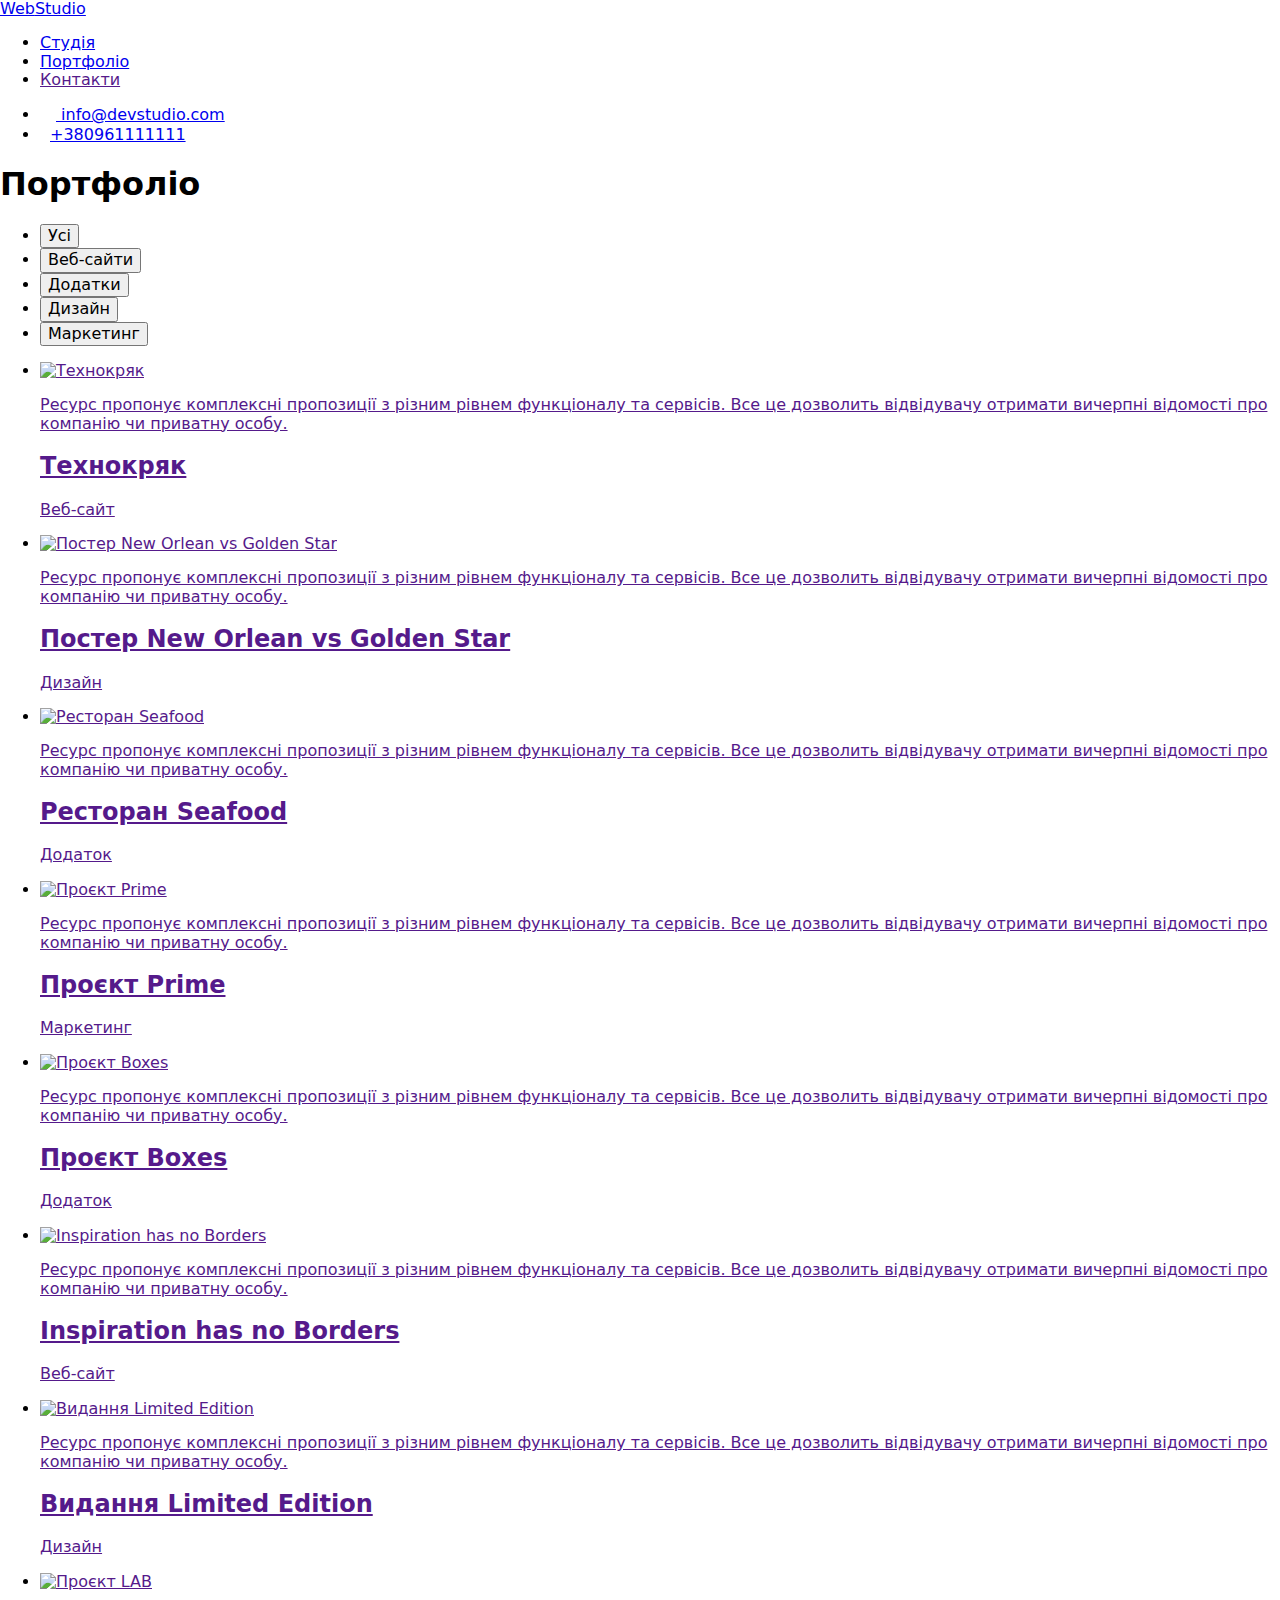
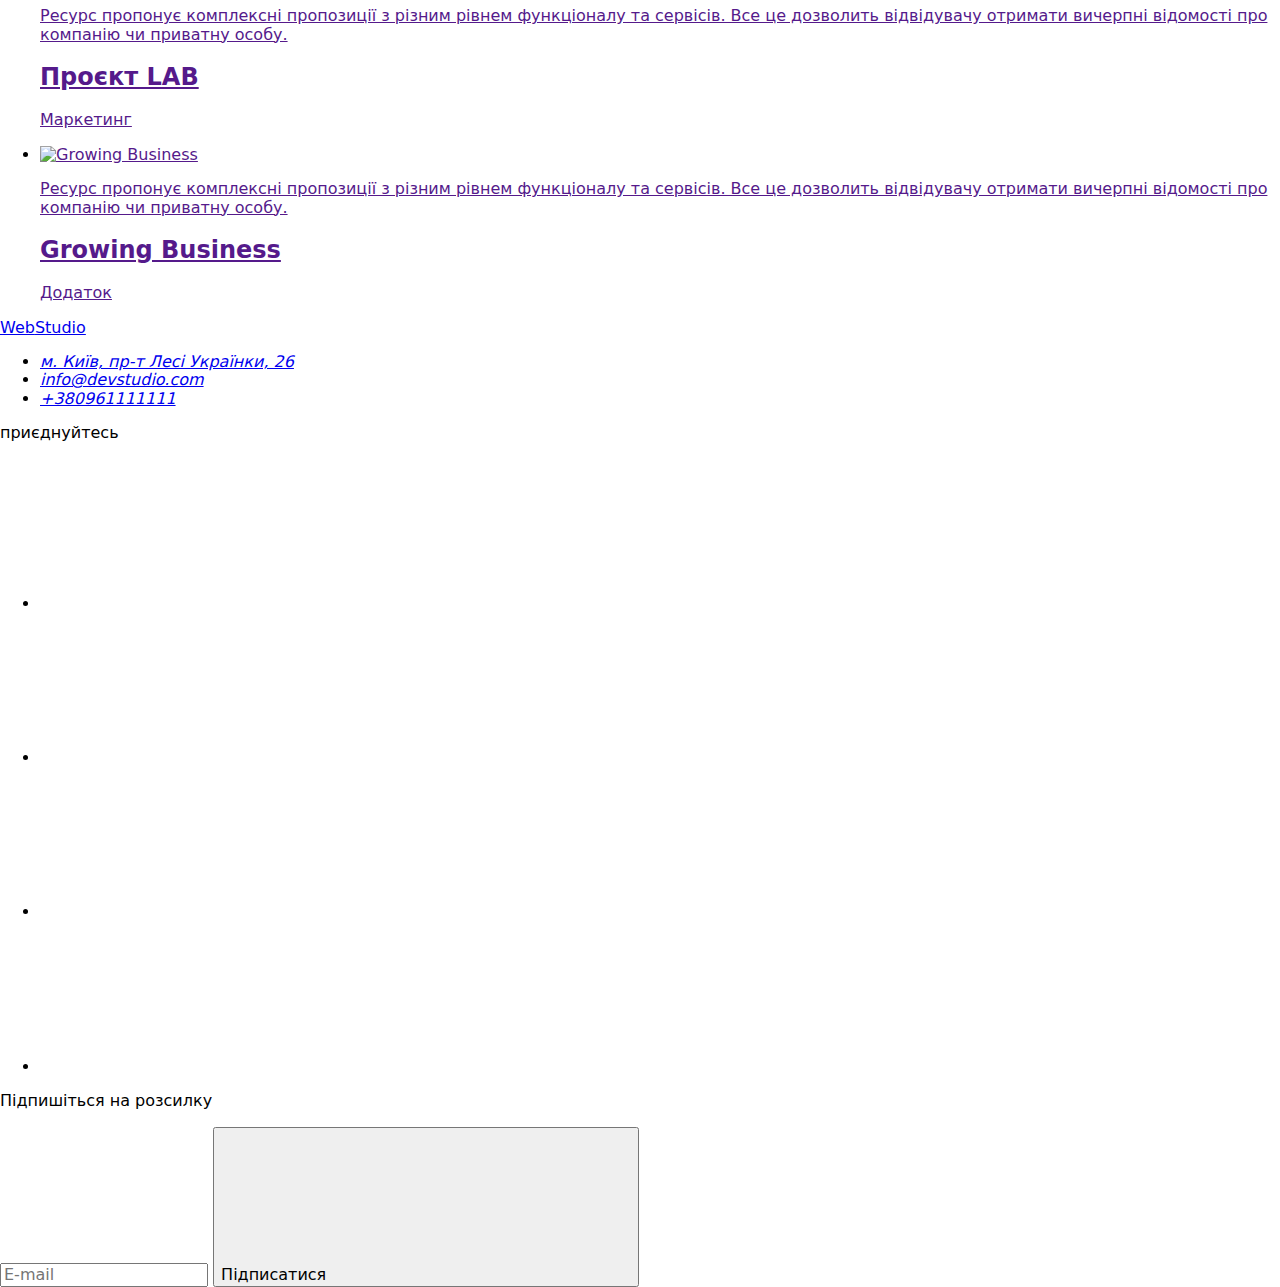
==== portfolio.html @ 138f8885 "Create portfolio.html" ====
<!DOCTYPE html>
<html lang="uk">

<head>
    <meta charset="UTF-8">
    <meta http-equiv="X-UA-Compatible" content="IE=edge">
    <meta name="viewport" content="width=device-width, initial-scale=1.0">
    <title>Document</title>
    <link
        href="https://fonts.googleapis.com/css2?family=Raleway:wght@700&family=Roboto:wght@400;500;700;900&display=swap"
        rel="stylesheet">
    <link rel="stylesheet" href="https://cdnjs.cloudflare.com/ajax/libs/modern-normalize/1.1.0/modern-normalize.min.css">
    <link rel="stylesheet" href="./css/style.css">

</head>

<body class="body">
    <header class="page-header">  
        <div class="container-nav">
        <nav class="logo-nav">           
            <a href="./index.html" class="logo"><span class="accent">Web</span>Studio</a>
            
            <ul class="site-nav ">
                <li class="item">
                    <a href="./index.html" class="link ">Студія</a></li>
                <li class="item">
                    <a href="./portfolio.html" class="link current">Портфоліо</a></li>
                <li class="item">
                    <a href="" class="link">Контакти</a></li>
            </ul>
        </nav>
        <div class="site-auth-nav">
            <ul class="auth-nav">
                <li class="flex-nav">
                    <a  href="mailto:info@devstudio.com" class="link">
                    <svg class="flex-icon" width="16px" height="12px">
                        <use href="./images/sprite.svg#icon-envelope">
                        </svg> info@devstudio.com</a>
                </li>
                <li class="flex-nav"> 
                    <a href="tel:+380961111111" class="link">
                    <svg class="flex-icon" width="10px" height="16px">
                        <use href="./images/sprite.svg#icon-smartphone">
                        </svg>+380961111111</a>
                  </li>
        </ul>
        </div>

        </div>
    </header>
    <main>
        <section class="section">
        <div class="container">
            <h1 class="flex-filter">Портфоліо</h1>
            <ul class="site-button-list">
                <li class="site-item"><button type="button" class="filter-button" class="one">Усі</button></li>
                <li class="site-item"><button type="button" class="filter-button">Веб-сайти</button></li>
                <li class="site-item"><button type="button" class="filter-button">Додатки</button></li>
                <li class="site-item"><button type="button" class="filter-button">Дизайн</button></li>
                <li class="site-item"><button type="button" class="filter-button">Маркетинг</button></li>
            </ul>
        </div>
        <div class="container">
            <ul class="portfolio-section-title">
                <li  class="portfolio-title">                   
                <a href="" class="portfolio-link">
                    <div class="overlay-relative">
                    <img src="./images/Технокряк.jpg" alt="Технокряк" width="370">
                    <div class="overlay">
                        <p class="overlay-text">Ресурс пропонує комплексні пропозиції з різним рівнем функціоналу та сервісів. Все це дозволить відвідувачу отримати вичерпні відомості про компанію чи приватну особу.</p>
                    </div>
                </div>
                   <div class="tab-section">
                    <h2 class="section-title-portfolio">Технокряк</h2>
                    <p class="text-portfolio">Веб-сайт</p>
                </div>
                </a>
                </li>
                <li class="portfolio-title">               
                    <a href="" class="portfolio-link">
                        <div class="overlay-relative">
                        <img src="./images/Постер New Orlean vs Golden Star.jpg" alt="Постер New Orlean vs Golden Star"
                        width="370">
                        <div class="overlay">
                        <p class="overlay-text">Ресурс пропонує комплексні пропозиції з різним рівнем функціоналу та сервісів. Все це дозволить відвідувачу отримати вичерпні відомості про компанію чи приватну особу.</p>
                    </div>
                </div>
                   <div class="tab-section">
                        <h2 class="section-title-portfolio">Постер New Orlean vs Golden Star</h2>
                    <p class="text-portfolio">Дизайн</p>
                </div>
            </a>
                </li>
                <li class="portfolio-title">
                <a href="" class="portfolio-link">
                    <div class="overlay-relative"> 
                    <img src="./images/Ресторан Seafood.jpg" alt="Ресторан Seafood" width="370">
                    <div class="overlay">
                        <p class="overlay-text">Ресурс пропонує комплексні пропозиції з різним рівнем функціоналу та сервісів. Все це дозволить відвідувачу отримати вичерпні відомості про компанію чи приватну особу.</p>
                    </div>
                </div>
                   <div class="tab-section">
                    <h2 class="section-title-portfolio">Ресторан Seafood</h2>
                    <p class="text-portfolio">Додаток</p>
                </div>
                </a>
                </li>
                <li class="portfolio-title">
                    <a href="" class="portfolio-link">       
                    <div class="overlay-relative">
                        <img src="./images/Проєкт Prime.jpg" alt="Проєкт Prime" width="370">
                        <div class="overlay">
                        <p class="overlay-text">Ресурс пропонує комплексні пропозиції з різним рівнем функціоналу та сервісів. Все це дозволить відвідувачу отримати вичерпні відомості про компанію чи приватну особу.</p>
                    </div>
                </div>
                   <div class="tab-section">
                    <h2 class="section-title-portfolio">Проєкт Prime</h2>
                    <p class="text-portfolio">Маркетинг</p>
                </div>
            </a>
                </li>
                <li class="portfolio-title">
                    <a href="" class="portfolio-link">
                        <div class="overlay-relative">
                        <img src="./images/Проєкт Boxes.jpg" alt="Проєкт Boxes" width="370">
                        <div class="overlay">
                        <p class="overlay-text">Ресурс пропонує комплексні пропозиції з різним рівнем функціоналу та сервісів. Все це дозволить відвідувачу отримати вичерпні відомості про компанію чи приватну особу.</p>
                    </div>
                </div>
                   <div class="tab-section">
                    <h2 class="section-title-portfolio">Проєкт Boxes</h2>
                    <p class="text-portfolio">Додаток</p>
                </div> 
                </a>
                </li>
                <li class="portfolio-title">
                    <a href="" class="portfolio-link">
                        <div class="overlay-relative"> 
                        <img src="./images/Inspiration has no Borders.jpg" alt="Inspiration has no Borders" width="370">
                        <div class="overlay">
                        <p class="overlay-text">Ресурс пропонує комплексні пропозиції з різним рівнем функціоналу та сервісів. Все це дозволить відвідувачу отримати вичерпні відомості про компанію чи приватну особу.</p>
                    </div>
                </div>
                    <div class="tab-section">
                    <h2 lang="en" class="section-title-portfolio">Inspiration has no Borders</h2>
                    <p class="text-portfolio">Веб-сайт</p>
                </div>
                    </a>
                </li>
                <li class="portfolio-title">     
                    <a href="" class="portfolio-link"> 
                        <div class="overlay-relative">
                        <img src="./images/Видання Limited Edition.jpg" alt="Видання Limited Edition" width="370">
                        <div class="overlay">
                        <p class="overlay-text">Ресурс пропонує комплексні пропозиції з різним рівнем функціоналу та сервісів. Все це дозволить відвідувачу отримати вичерпні відомості про компанію чи приватну особу.</p>
                    </div>
                </div>
                   <div class="tab-section">
                    <h2 class="section-title-portfolio">Видання Limited Edition</h2>
                    <p class="text-portfolio">Дизайн</p>
                </div>
                    </a>
                </li>
                <li class="portfolio-title">    
                    <a href="" class="portfolio-link">
                        <div class="overlay-relative">
                        <img src="./images/Проєкт LAB.jpg" alt="Проєкт LAB" width="370">
                        <div class="overlay">
                        <p class="overlay-text">Ресурс пропонує комплексні пропозиції з різним рівнем функціоналу та сервісів. Все це дозволить відвідувачу отримати вичерпні відомості про компанію чи приватну особу.</p>
                    </div>
                </div>
                  <div class="tab-section">
                    <h2 class="section-title-portfolio">Проєкт LAB</h2>
                    <p class="text">Маркетинг</p>
                </div >
                    </a>
                </li>
                <li class="portfolio-title">                 
                    <a href="" class="portfolio-link">
                        <div class="overlay-relative">
                        <img src="./images/Growing Business.jpg" alt="Growing Business" width="370">
                        <div class="overlay">
                        <p class="overlay-text">Ресурс пропонує комплексні пропозиції з різним рівнем функціоналу та сервісів. Все це дозволить відвідувачу отримати вичерпні відомості про компанію чи приватну особу.</p>
                    </div>
                </div>
                    <div class="tab-section">
                    <h2 lang="en" class="section-title-portfolio">Growing Business</h2>
                    <p class="text-portfolio">Додаток</p>
                </div> 
                    </a>
                </li>
            </ul>
        </div>   
        </section>
    </main>
    <footer class="footer">
        <div class="container">
            <div>
        <a href="/" class="logo-footer"><span class="accent">Web</span>Studio</a>
        <address class="address">
            <ul class="footer-ul">
                <li class="footer-link"><a href="https://www.google.com/maps/place/%D0%B1%D1%83%D0%BB%D1%8C%D0%B2%D0%B0%D1%80+%D0%9B%D0%B5%D1%81%D1%96+%D0%A3%D0%BA%D1%80%D0%B0%D1%97%D0%BD%D0%BA%D0%B8,+26,+%D0%9A%D0%B8%D1%97%D0%B2,+%D0%A3%D0%BA%D1%80%D0%B0%D1%97%D0%BD%D0%B0,+02000/@50.4265807,30.5361971,17z/data=!3m1!4b1!4m5!3m4!1s0x40d4cf0e033ecbe9:0x57a4dffefec77da0!8m2!3d50.4265807!4d30.5383858"
                        target="_blank" rel="noreferrer noopener" class="text-link">м. Київ, пр-т Лесі Українки, 26</li>
                <li class="footer-link"><a href="mailto:info@devstudio.com" class="text-links">info@devstudio.com</a></li>
                <li class="footer-link"><a href="tel:+380961111111" class="text-links">+380961111111</a></li>
            </ul>
        </address>
            </div>
    <div class="footer-social">
        <p class="footer-social-link">приєднуйтесь</p>
        <ul class="footer-social-list">
            <li class="social-item">
                <a href="#" class="footer-links">
                <svg class="footer-svg" >
                    <use href="./images/sprite.svg#icon-instagram-2"></use>
                </svg>
                </a>
            </li>
            <li class="social-item">
                <a href="#" class="footer-links">
                    <svg class="footer-svg" >
                        <use href="./images/sprite.svg#icon-twitter-1"></use>
                    </svg>
                    </a>
            </li>
            <li class="social-item">
                <a href="#" class="footer-links">
                    <svg class="footer-svg" >
                        <use href="./images/sprite.svg#icon-facebook-1"></use>
                    </svg>
                    </a>
            </li>
            <li class="social-item">
                <a href="#" class="footer-links">
                    <svg class="footer-svg" >
                        <use href="./images/sprite.svg#icon-linkedin-1"></use>
                    </svg>
                    </a>
            </li>
        </ul>
    </div>
    <form class="form">
        
            <p class="form-text">Підпишіться на розсилку</p>
            <div class="form-footer">
                <label class="form-label">
                <input type="text" placeholder="E-mail" class="form-input"></label>
                <button  class="footer-button" type="submit">
                    Підписатися
                    <svg class="form-svg">
                        <use href="./images/sprite.svg#icon-icon-send"></use>
                    </svg>
                </button>  
        </div>
        </form>
</div>

    </footer>
</body>

</html>
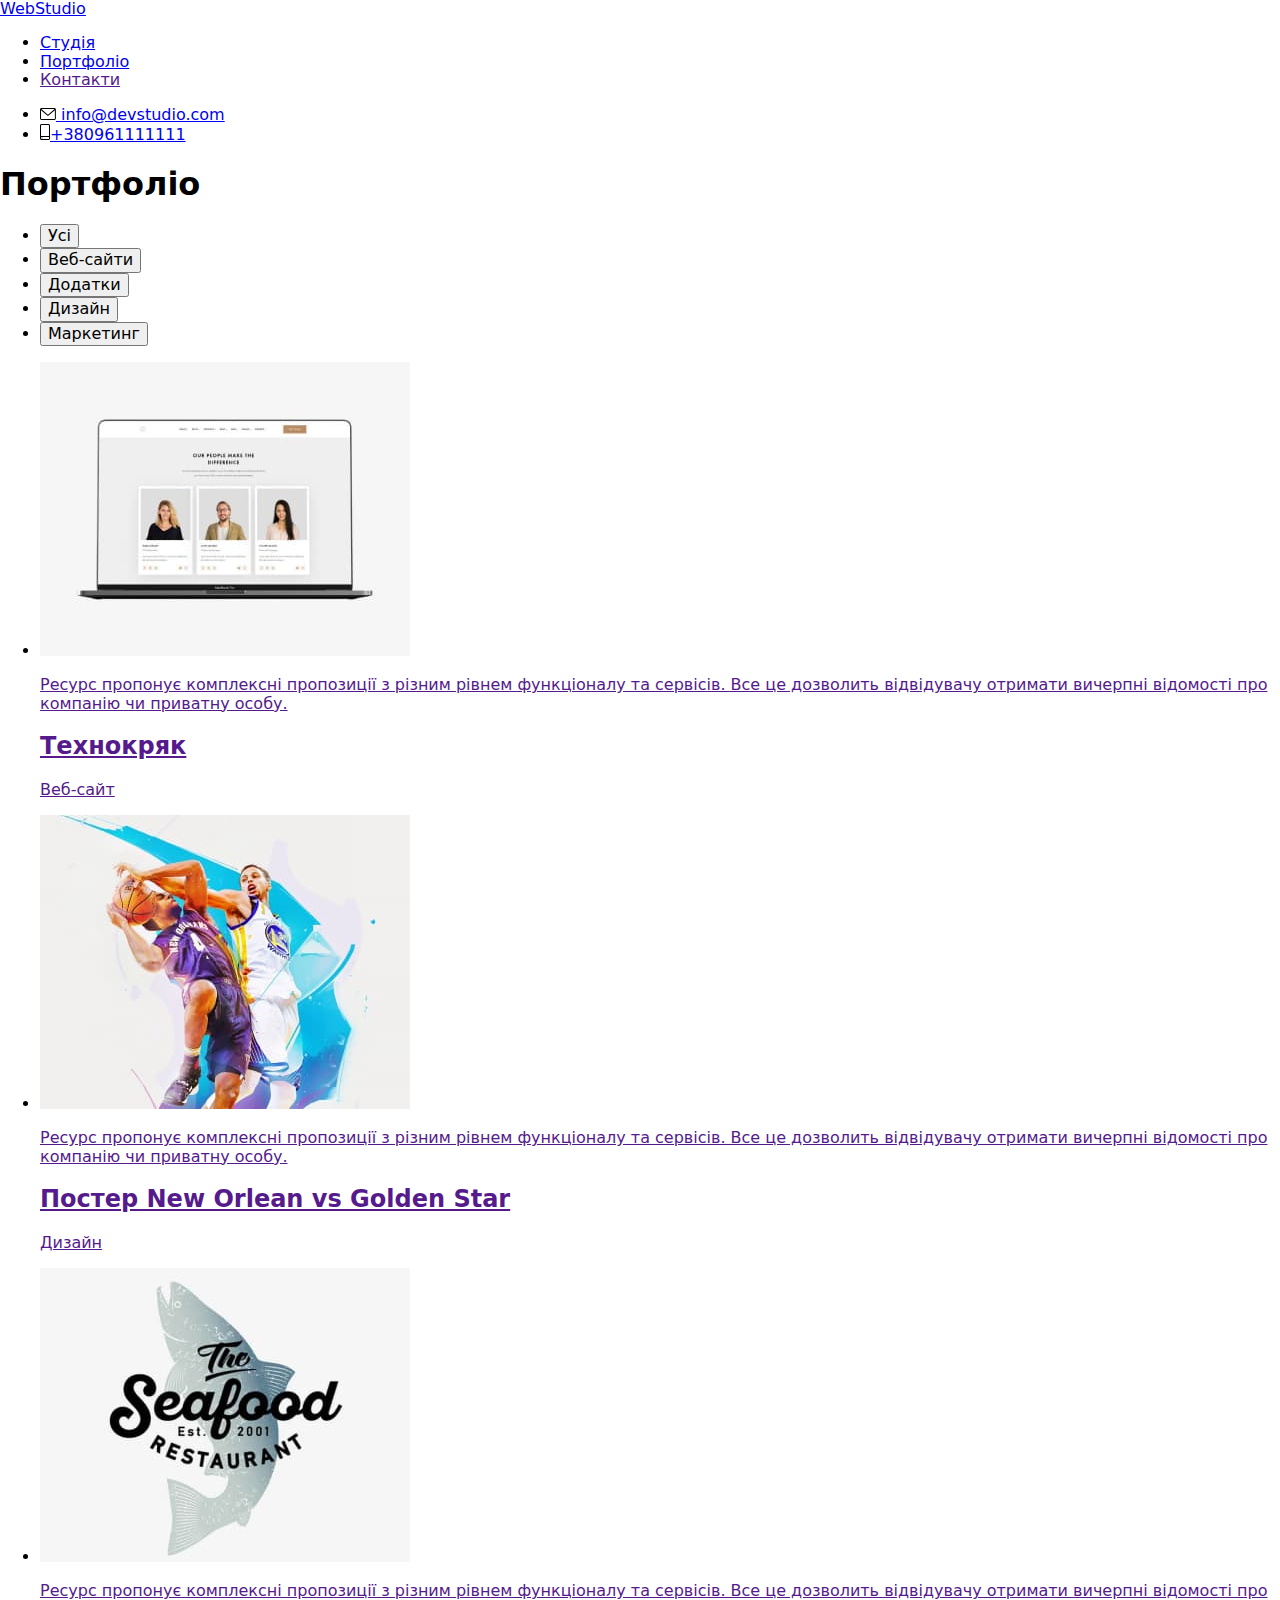
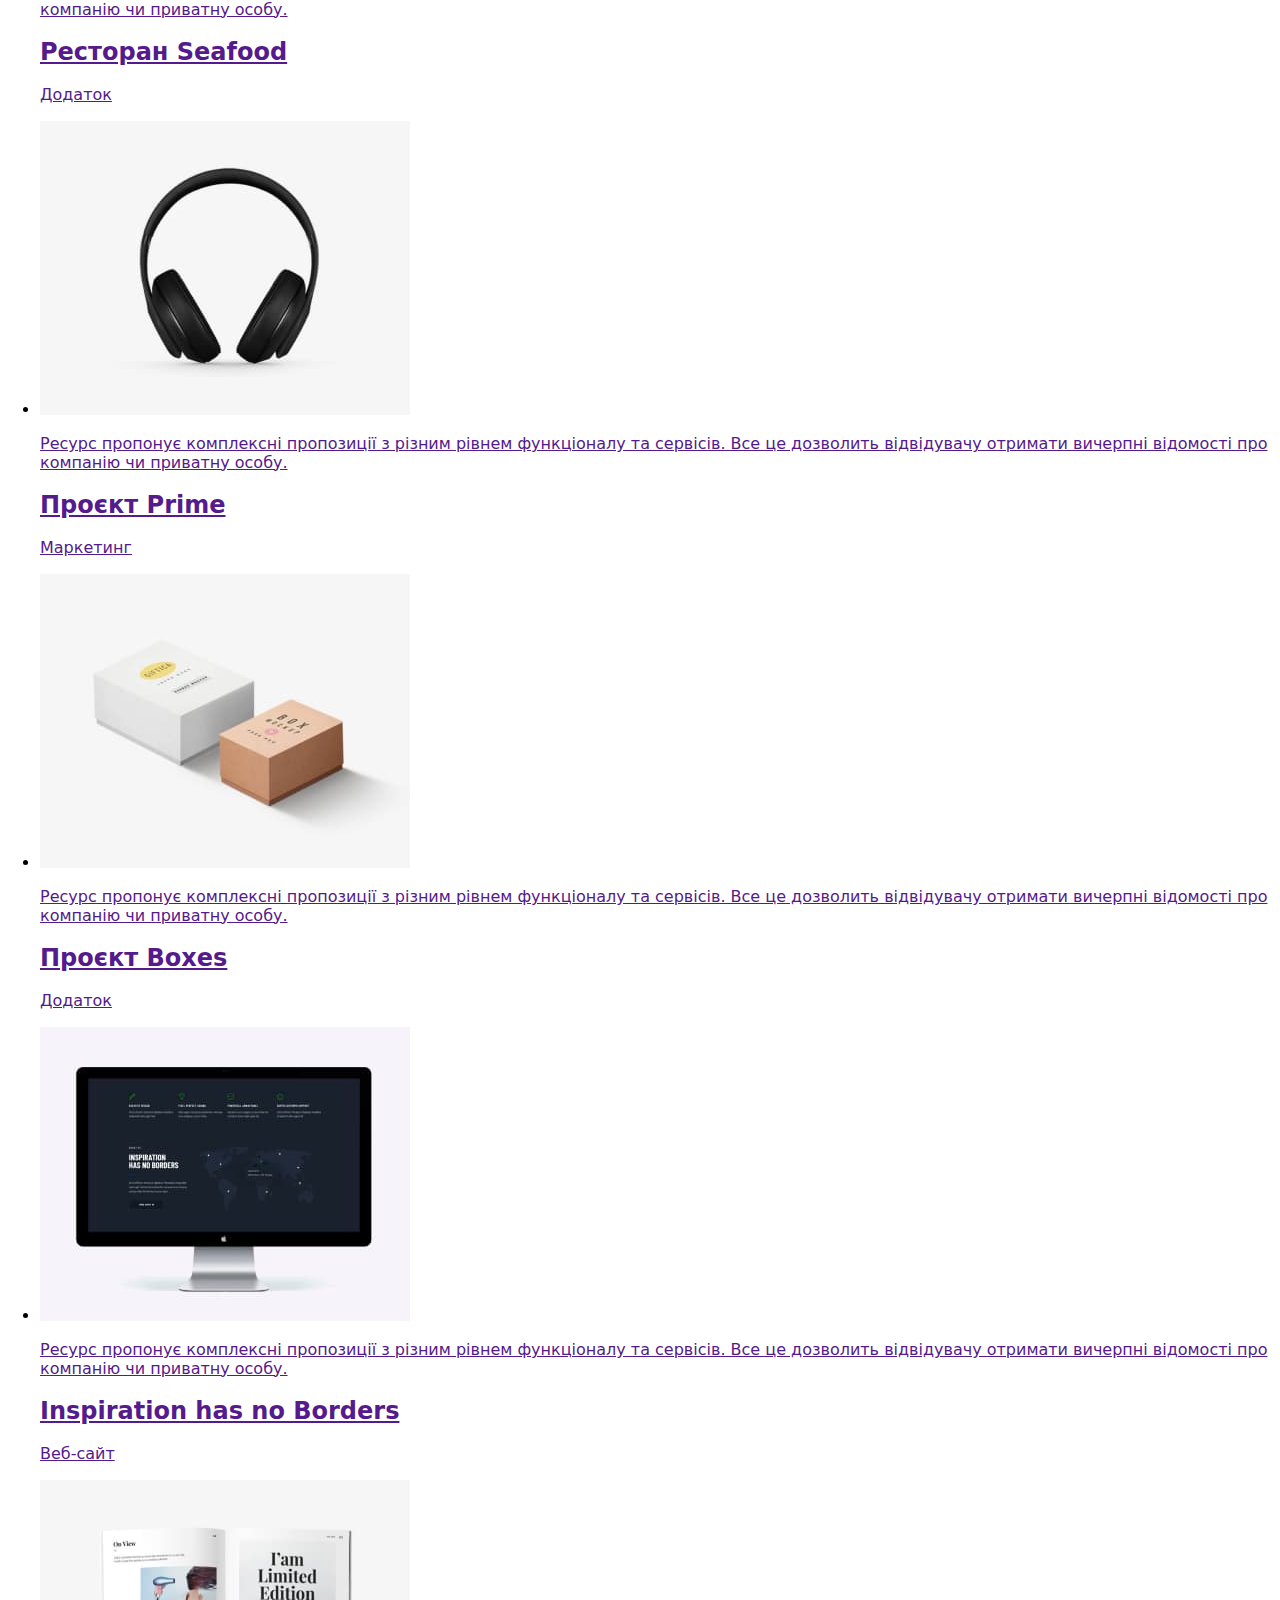
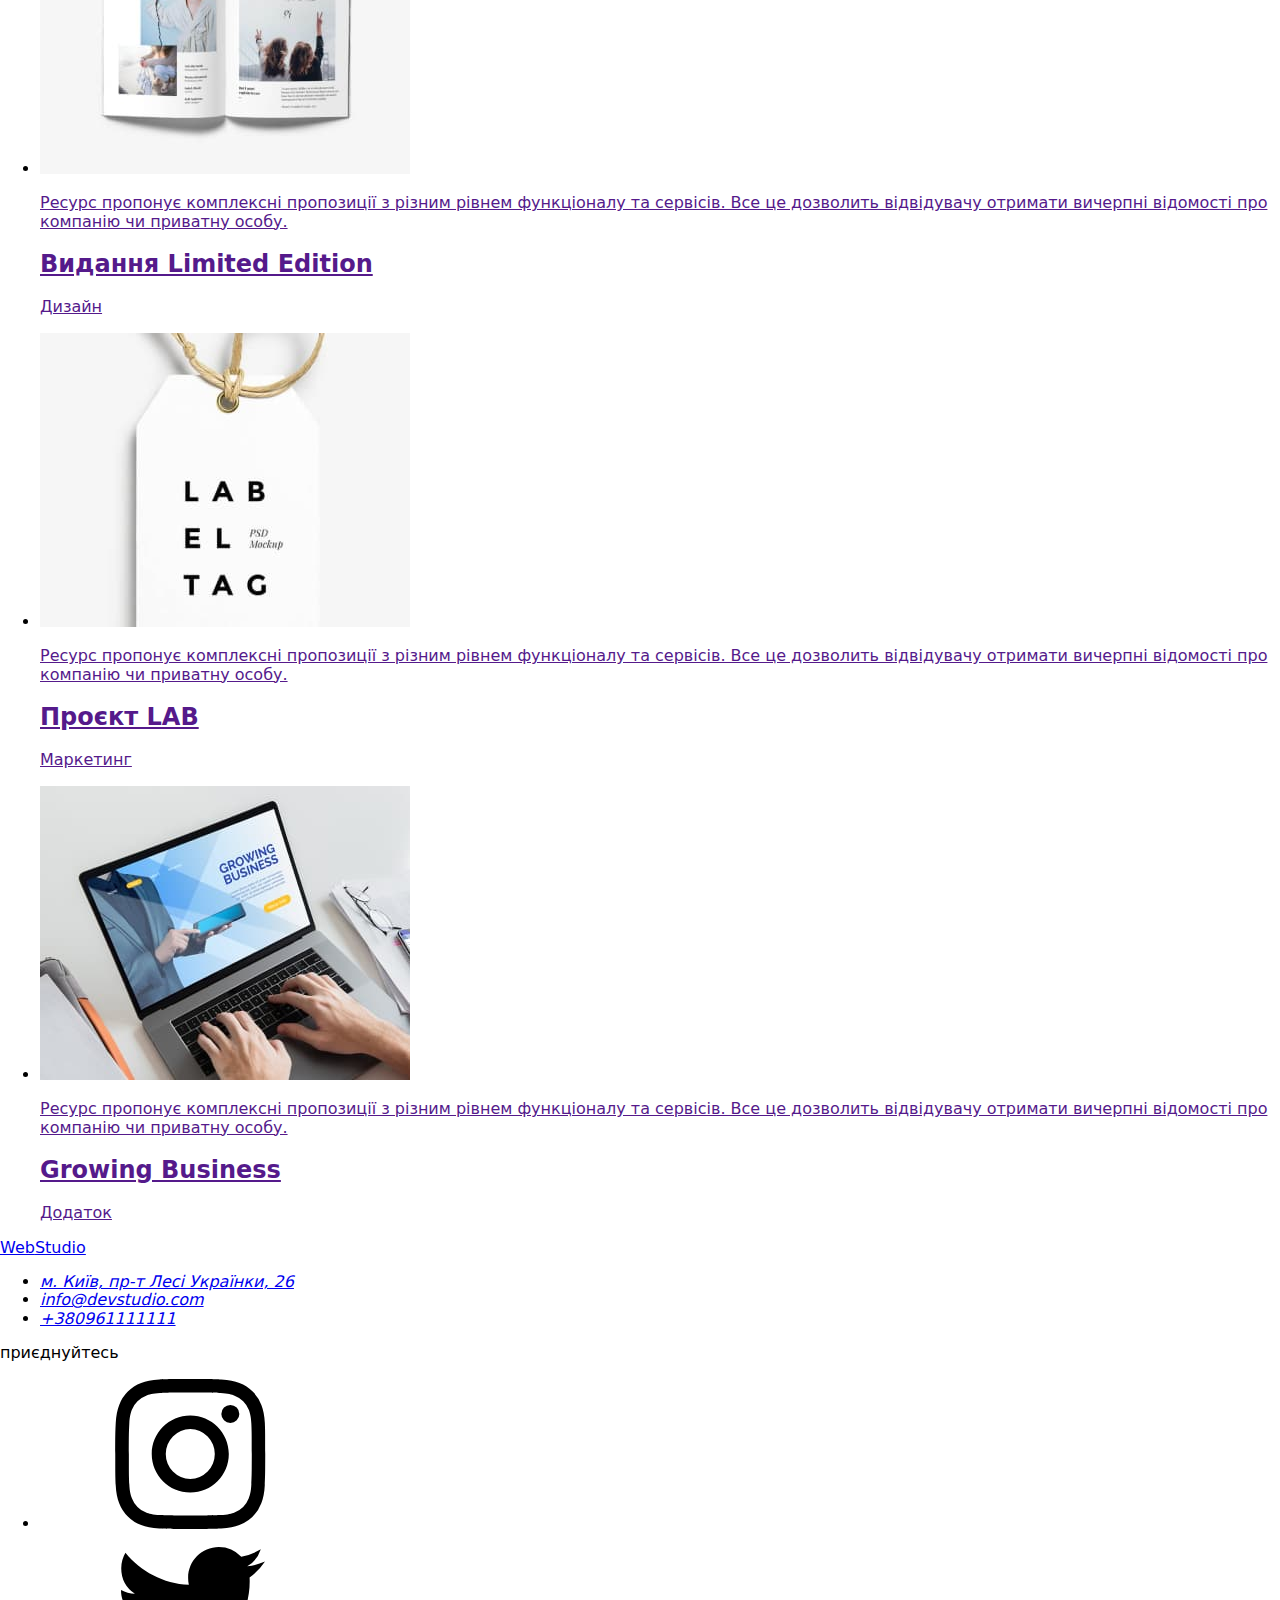
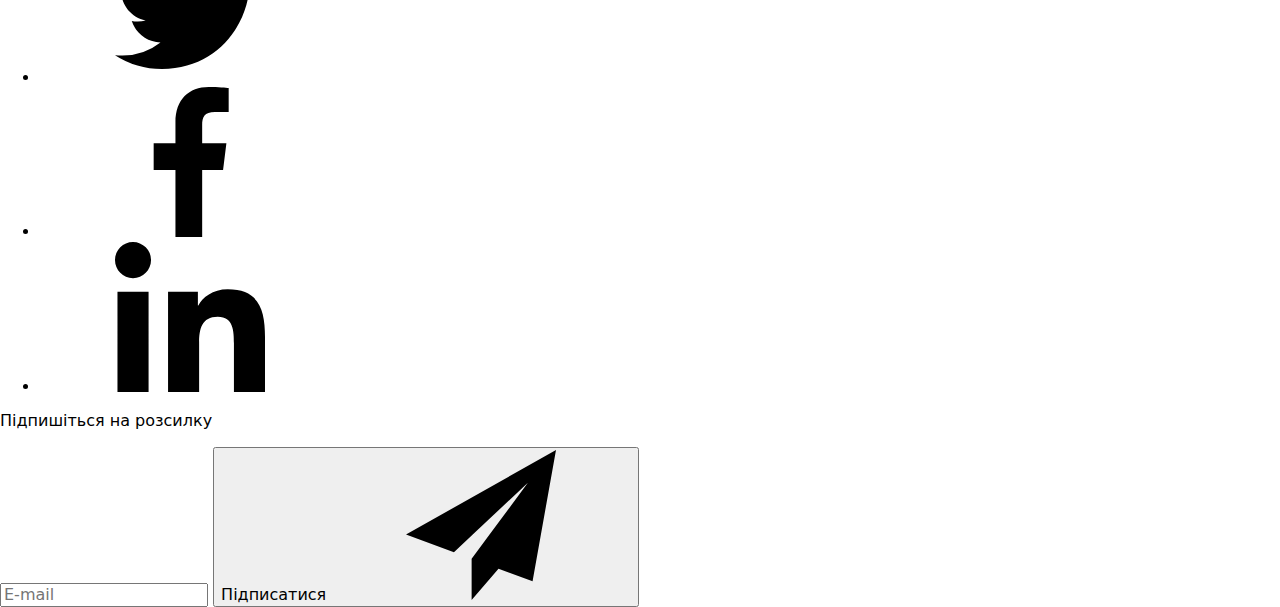
==== commit 51777e97: "Update portfolio.html" ====
--- a/portfolio.html
+++ b/portfolio.html
@@ -10,7 +10,7 @@
         href="https://fonts.googleapis.com/css2?family=Raleway:wght@700&family=Roboto:wght@400;500;700;900&display=swap"
         rel="stylesheet">
     <link rel="stylesheet" href="https://cdnjs.cloudflare.com/ajax/libs/modern-normalize/1.1.0/modern-normalize.min.css">
-    <link rel="stylesheet" href="./css/style.css">
+    <link rel="stylesheet" href="./dist/css/main.min.css">
 
 </head>
 
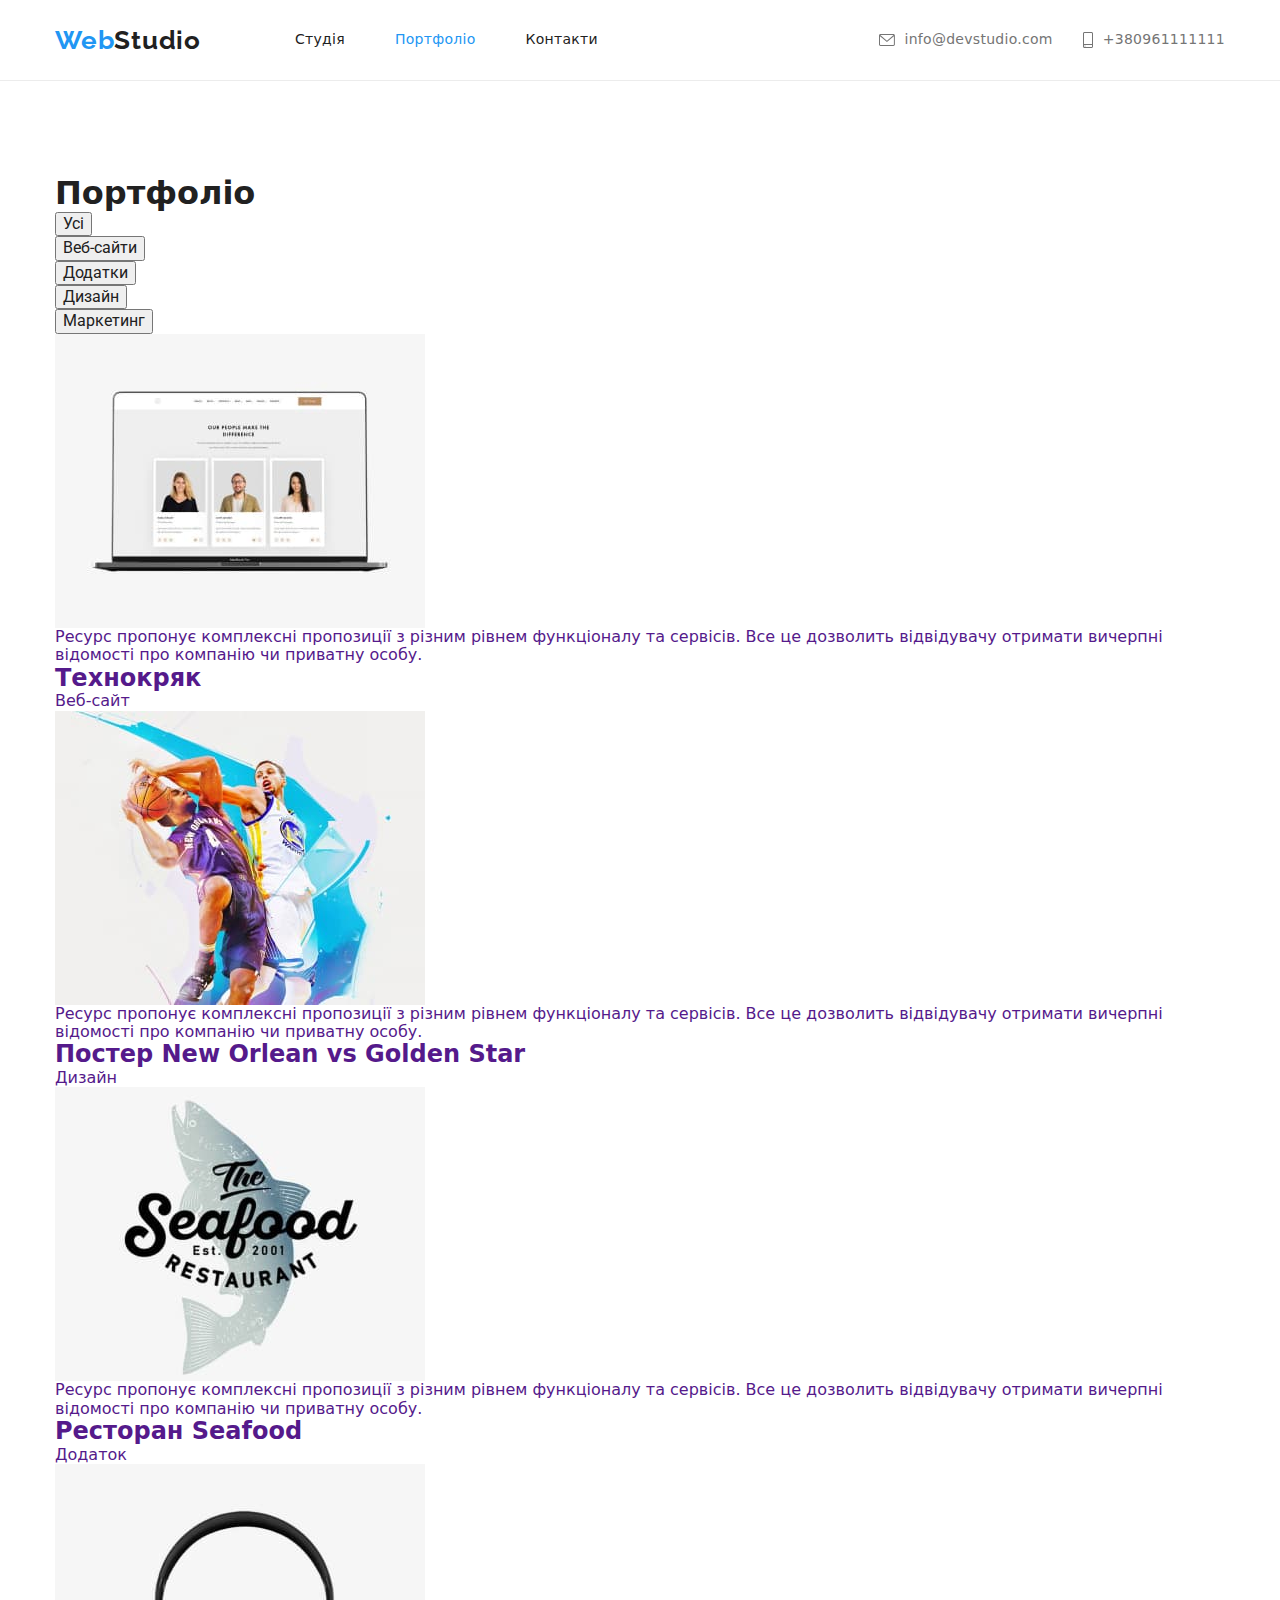
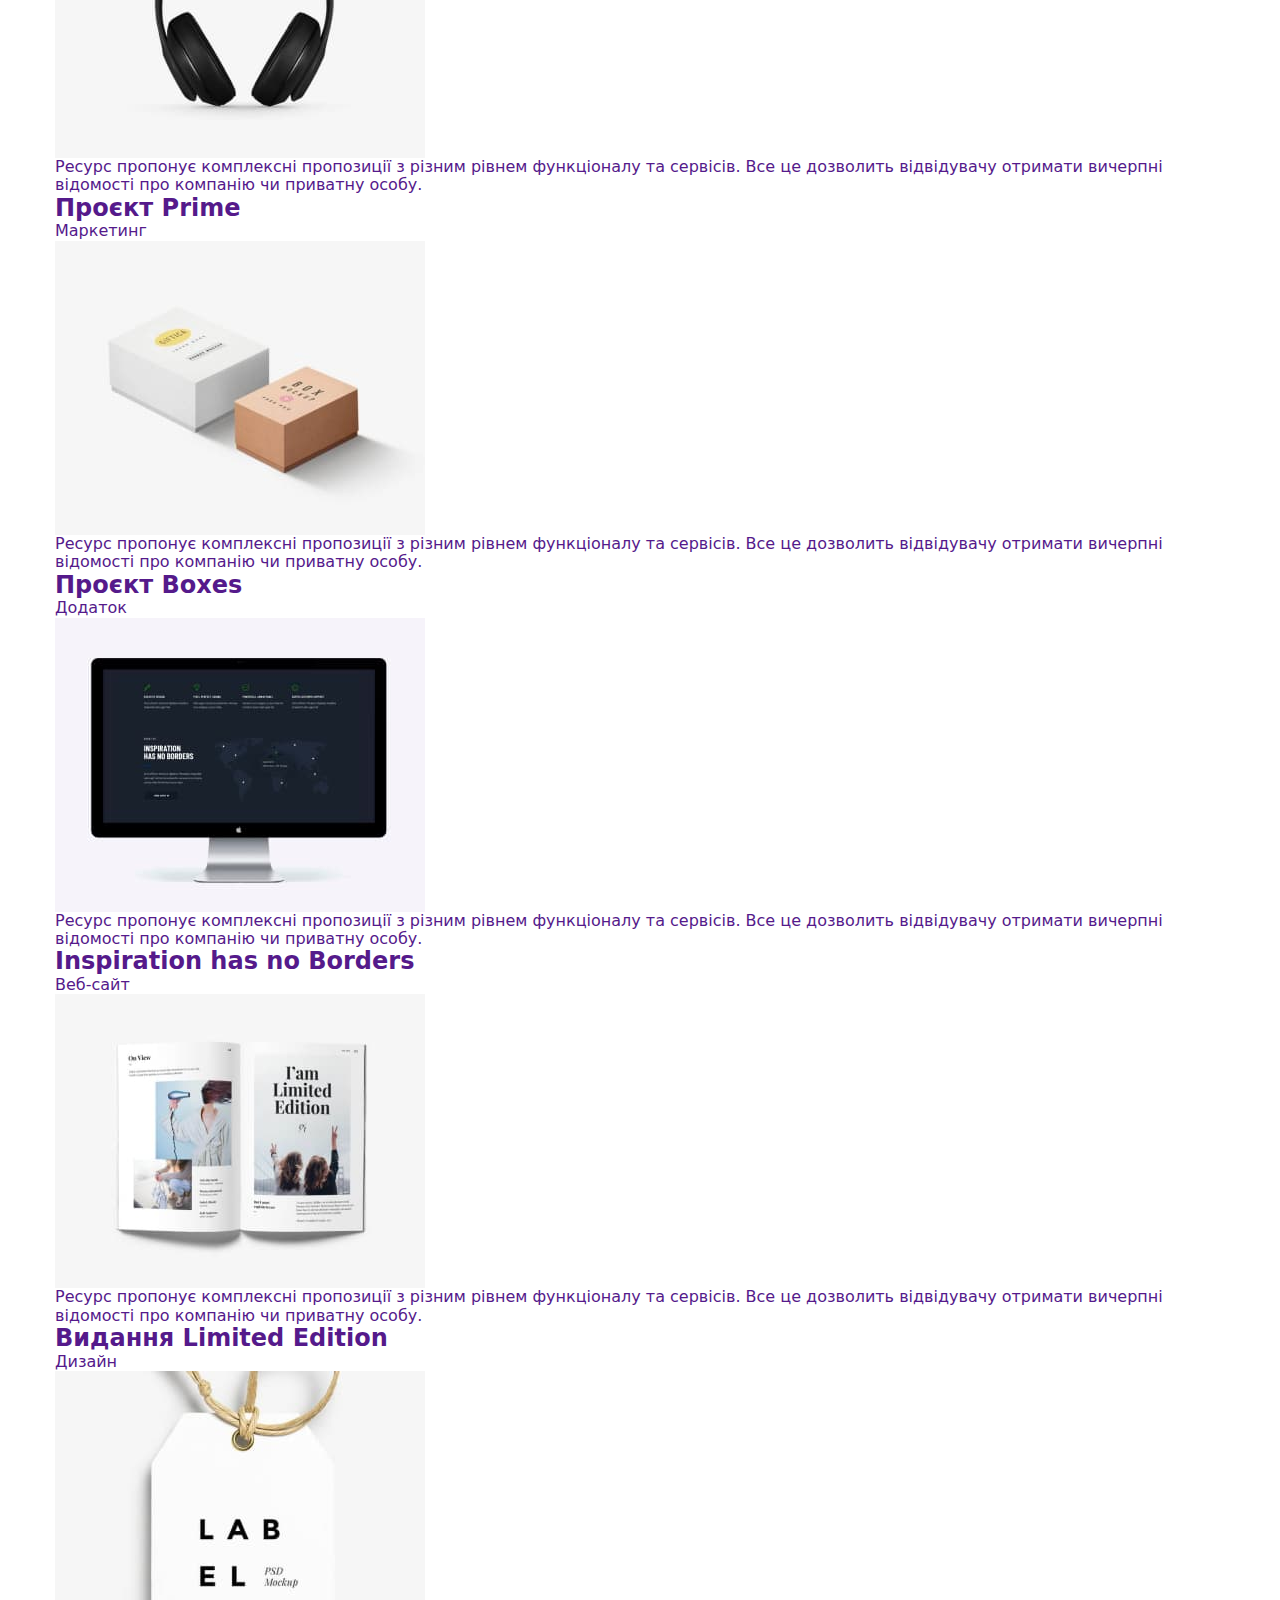
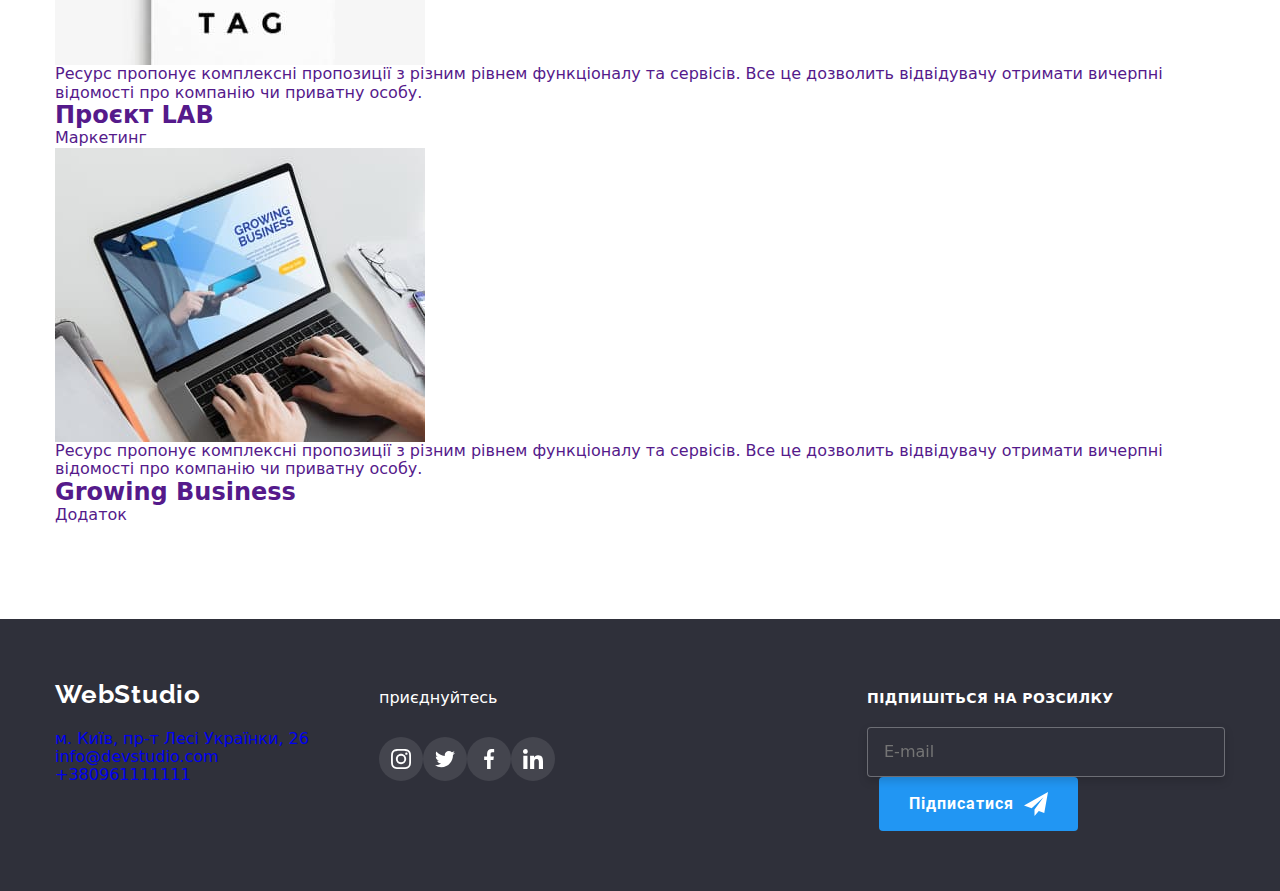
==== commit aba75d5d: "Update portfolio.html" ====
--- a/portfolio.html
+++ b/portfolio.html
@@ -10,7 +10,7 @@
         href="https://fonts.googleapis.com/css2?family=Raleway:wght@700&family=Roboto:wght@400;500;700;900&display=swap"
         rel="stylesheet">
     <link rel="stylesheet" href="https://cdnjs.cloudflare.com/ajax/libs/modern-normalize/1.1.0/modern-normalize.min.css">
-    <link rel="stylesheet" href="./dist/css/main.min.css">
+    <link rel="stylesheet" href="./css/main.css">
 
 </head>
 
@@ -18,28 +18,28 @@
     <header class="page-header">  
         <div class="container-nav">
         <nav class="logo-nav">           
-            <a href="./index.html" class="logo"><span class="accent">Web</span>Studio</a>
+            <a href="./index.html" class="logo-nav__link"><span class="logo-nav__accent">Web</span>Studio</a>
             
             <ul class="site-nav ">
-                <li class="item">
-                    <a href="./index.html" class="link ">Студія</a></li>
-                <li class="item">
-                    <a href="./portfolio.html" class="link current">Портфоліо</a></li>
-                <li class="item">
-                    <a href="" class="link">Контакти</a></li>
+                <li class="site-nav__item">
+                    <a href="./index.html" class="site-nav__link ">Студія</a></li>
+                <li class="site-nav__item">
+                    <a href="./portfolio.html" class="site-nav__link current">Портфоліо</a></li>
+                <li class="site-nav__item">
+                    <a href="" class="site-nav__link">Контакти</a></li>
             </ul>
         </nav>
         <div class="site-auth-nav">
             <ul class="auth-nav">
-                <li class="flex-nav">
-                    <a  href="mailto:info@devstudio.com" class="link">
-                    <svg class="flex-icon" width="16px" height="12px">
+                <li class="auth-nav__item">
+                    <a  href="mailto:info@devstudio.com" class="auth-nav__link">
+                    <svg class="auth-nav__icon" width="16px" height="12px">
                         <use href="./images/sprite.svg#icon-envelope">
                         </svg> info@devstudio.com</a>
                 </li>
-                <li class="flex-nav"> 
-                    <a href="tel:+380961111111" class="link">
-                    <svg class="flex-icon" width="10px" height="16px">
+                <li class="auth-nav__item"> 
+                    <a href="tel:+380961111111" class="auth-nav__link">
+                    <svg class="auth-nav__icon" width="10px" height="16px">
                         <use href="./images/sprite.svg#icon-smartphone">
                         </svg>+380961111111</a>
                   </li>
@@ -52,140 +52,140 @@
         <section class="section">
         <div class="container">
             <h1 class="flex-filter">Портфоліо</h1>
-            <ul class="site-button-list">
-                <li class="site-item"><button type="button" class="filter-button" class="one">Усі</button></li>
-                <li class="site-item"><button type="button" class="filter-button">Веб-сайти</button></li>
-                <li class="site-item"><button type="button" class="filter-button">Додатки</button></li>
-                <li class="site-item"><button type="button" class="filter-button">Дизайн</button></li>
-                <li class="site-item"><button type="button" class="filter-button">Маркетинг</button></li>
+            <ul class="filter-button">
+                <li class="filter-button__item"><button type="button" class="filter-button__button" class="one">Усі</button></li>
+                <li class="filter-button__item"><button type="button" class="filter-button__button">Веб-сайти</button></li>
+                <li class="filter-button__item"><button type="button" class="filter-button__button">Додатки</button></li>
+                <li class="filter-button__item"><button type="button" class="filter-button__button">Дизайн</button></li>
+                <li class="filter-button__item"><button type="button" class="filter-button__button">Маркетинг</button></li>
             </ul>
         </div>
         <div class="container">
-            <ul class="portfolio-section-title">
-                <li  class="portfolio-title">                   
-                <a href="" class="portfolio-link">
+            <ul class="portfolio-section">
+                <li  class="portfolio-section__item">                   
+                <a href="" class="portfolio-section__link">
                     <div class="overlay-relative">
                     <img src="./images/Технокряк.jpg" alt="Технокряк" width="370">
-                    <div class="overlay">
-                        <p class="overlay-text">Ресурс пропонує комплексні пропозиції з різним рівнем функціоналу та сервісів. Все це дозволить відвідувачу отримати вичерпні відомості про компанію чи приватну особу.</p>
-                    </div>
-                </div>
-                   <div class="tab-section">
-                    <h2 class="section-title-portfolio">Технокряк</h2>
-                    <p class="text-portfolio">Веб-сайт</p>
-                </div>
-                </a>
-                </li>
-                <li class="portfolio-title">               
-                    <a href="" class="portfolio-link">
+                    <div class="overlay-relative__box">
+                        <p class="overlay-relative__text">Ресурс пропонує комплексні пропозиції з різним рівнем функціоналу та сервісів. Все це дозволить відвідувачу отримати вичерпні відомості про компанію чи приватну особу.</p>
+                    </div>
+                </div>
+                   <div class="portfolio-section__box">
+                    <h2 class="portfolio-section__title">Технокряк</h2>
+                    <p class="portfolio-section__text">Веб-сайт</p>
+                </div>
+                </a>
+                </li>
+                <li class="portfolio-section__item">               
+                    <a href="" class="portfolio-section__link">
                         <div class="overlay-relative">
                         <img src="./images/Постер New Orlean vs Golden Star.jpg" alt="Постер New Orlean vs Golden Star"
                         width="370">
-                        <div class="overlay">
-                        <p class="overlay-text">Ресурс пропонує комплексні пропозиції з різним рівнем функціоналу та сервісів. Все це дозволить відвідувачу отримати вичерпні відомості про компанію чи приватну особу.</p>
-                    </div>
-                </div>
-                   <div class="tab-section">
-                        <h2 class="section-title-portfolio">Постер New Orlean vs Golden Star</h2>
-                    <p class="text-portfolio">Дизайн</p>
+                        <div class="overlay-relative__box">
+                        <p class="overlay-relative__text">Ресурс пропонує комплексні пропозиції з різним рівнем функціоналу та сервісів. Все це дозволить відвідувачу отримати вичерпні відомості про компанію чи приватну особу.</p>
+                    </div>
+                </div>
+                   <div class="portfolio-section__box">
+                        <h2 class="portfolio-section__title">Постер New Orlean vs Golden Star</h2>
+                    <p class="portfolio-section__text">Дизайн</p>
                 </div>
             </a>
                 </li>
-                <li class="portfolio-title">
-                <a href="" class="portfolio-link">
+                <li class="portfolio-section__item">
+                <a href="" class="portfolio-section__link">
                     <div class="overlay-relative"> 
                     <img src="./images/Ресторан Seafood.jpg" alt="Ресторан Seafood" width="370">
-                    <div class="overlay">
-                        <p class="overlay-text">Ресурс пропонує комплексні пропозиції з різним рівнем функціоналу та сервісів. Все це дозволить відвідувачу отримати вичерпні відомості про компанію чи приватну особу.</p>
-                    </div>
-                </div>
-                   <div class="tab-section">
-                    <h2 class="section-title-portfolio">Ресторан Seafood</h2>
-                    <p class="text-portfolio">Додаток</p>
-                </div>
-                </a>
-                </li>
-                <li class="portfolio-title">
-                    <a href="" class="portfolio-link">       
+                    <div class="overlay-relative__box">
+                        <p class="overlay-relative__text">Ресурс пропонує комплексні пропозиції з різним рівнем функціоналу та сервісів. Все це дозволить відвідувачу отримати вичерпні відомості про компанію чи приватну особу.</p>
+                    </div>
+                </div>
+                   <div class="portfolio-section__box">
+                    <h2 class="portfolio-section__title">Ресторан Seafood</h2>
+                    <p class="portfolio-section__text">Додаток</p>
+                </div>
+                </a>
+                </li>
+                <li class="portfolio-section__item">
+                    <a href="" class="portfolio-section__link">       
                     <div class="overlay-relative">
                         <img src="./images/Проєкт Prime.jpg" alt="Проєкт Prime" width="370">
-                        <div class="overlay">
-                        <p class="overlay-text">Ресурс пропонує комплексні пропозиції з різним рівнем функціоналу та сервісів. Все це дозволить відвідувачу отримати вичерпні відомості про компанію чи приватну особу.</p>
-                    </div>
-                </div>
-                   <div class="tab-section">
-                    <h2 class="section-title-portfolio">Проєкт Prime</h2>
-                    <p class="text-portfolio">Маркетинг</p>
+                        <div class="overlay-relative__box">
+                        <p class="overlay-relative__text">Ресурс пропонує комплексні пропозиції з різним рівнем функціоналу та сервісів. Все це дозволить відвідувачу отримати вичерпні відомості про компанію чи приватну особу.</p>
+                    </div>
+                </div>
+                   <div class="portfolio-section__box">
+                    <h2 class="portfolio-section__title">Проєкт Prime</h2>
+                    <p class="portfolio-section__text">Маркетинг</p>
                 </div>
             </a>
                 </li>
-                <li class="portfolio-title">
-                    <a href="" class="portfolio-link">
+                <li class="portfolio-section__item">
+                    <a href="" class="portfolio-section__link">
                         <div class="overlay-relative">
                         <img src="./images/Проєкт Boxes.jpg" alt="Проєкт Boxes" width="370">
-                        <div class="overlay">
-                        <p class="overlay-text">Ресурс пропонує комплексні пропозиції з різним рівнем функціоналу та сервісів. Все це дозволить відвідувачу отримати вичерпні відомості про компанію чи приватну особу.</p>
-                    </div>
-                </div>
-                   <div class="tab-section">
-                    <h2 class="section-title-portfolio">Проєкт Boxes</h2>
-                    <p class="text-portfolio">Додаток</p>
+                        <div class="overlay-relative__box">
+                        <p class="overlay-relative__text">Ресурс пропонує комплексні пропозиції з різним рівнем функціоналу та сервісів. Все це дозволить відвідувачу отримати вичерпні відомості про компанію чи приватну особу.</p>
+                    </div>
+                </div>
+                   <div class="portfolio-section__box">
+                    <h2 class="portfolio-section__title">Проєкт Boxes</h2>
+                    <p class="portfolio-section__text">Додаток</p>
                 </div> 
                 </a>
                 </li>
-                <li class="portfolio-title">
-                    <a href="" class="portfolio-link">
+                <li class="portfolio-section__item">
+                    <a href="" class="portfolio-section__link">
                         <div class="overlay-relative"> 
                         <img src="./images/Inspiration has no Borders.jpg" alt="Inspiration has no Borders" width="370">
-                        <div class="overlay">
-                        <p class="overlay-text">Ресурс пропонує комплексні пропозиції з різним рівнем функціоналу та сервісів. Все це дозволить відвідувачу отримати вичерпні відомості про компанію чи приватну особу.</p>
-                    </div>
-                </div>
-                    <div class="tab-section">
-                    <h2 lang="en" class="section-title-portfolio">Inspiration has no Borders</h2>
-                    <p class="text-portfolio">Веб-сайт</p>
-                </div>
-                    </a>
-                </li>
-                <li class="portfolio-title">     
-                    <a href="" class="portfolio-link"> 
+                        <div class="overlay-relative__box">
+                        <p class="overlay-relative__text">Ресурс пропонує комплексні пропозиції з різним рівнем функціоналу та сервісів. Все це дозволить відвідувачу отримати вичерпні відомості про компанію чи приватну особу.</p>
+                    </div>
+                </div>
+                    <div class="portfolio-section__box">
+                    <h2 lang="en" class="portfolio-section__title">Inspiration has no Borders</h2>
+                    <p class="portfolio-section__text">Веб-сайт</p>
+                </div>
+                    </a>
+                </li>
+                <li class="portfolio-section__item">     
+                    <a href="" class="portfolio-section__link"> 
                         <div class="overlay-relative">
                         <img src="./images/Видання Limited Edition.jpg" alt="Видання Limited Edition" width="370">
-                        <div class="overlay">
-                        <p class="overlay-text">Ресурс пропонує комплексні пропозиції з різним рівнем функціоналу та сервісів. Все це дозволить відвідувачу отримати вичерпні відомості про компанію чи приватну особу.</p>
-                    </div>
-                </div>
-                   <div class="tab-section">
-                    <h2 class="section-title-portfolio">Видання Limited Edition</h2>
-                    <p class="text-portfolio">Дизайн</p>
-                </div>
-                    </a>
-                </li>
-                <li class="portfolio-title">    
-                    <a href="" class="portfolio-link">
+                        <div class="overlay-relative__box">
+                        <p class="overlay-relative__text">Ресурс пропонує комплексні пропозиції з різним рівнем функціоналу та сервісів. Все це дозволить відвідувачу отримати вичерпні відомості про компанію чи приватну особу.</p>
+                    </div>
+                </div>
+                   <div class="portfolio-section__box">
+                    <h2 class="portfolio-section__title">Видання Limited Edition</h2>
+                    <p class="portfolio-section__text">Дизайн</p>
+                </div>
+                    </a>
+                </li>
+                <li class="portfolio-section__item">    
+                    <a href="" class="portfolio-section__link">
                         <div class="overlay-relative">
                         <img src="./images/Проєкт LAB.jpg" alt="Проєкт LAB" width="370">
-                        <div class="overlay">
-                        <p class="overlay-text">Ресурс пропонує комплексні пропозиції з різним рівнем функціоналу та сервісів. Все це дозволить відвідувачу отримати вичерпні відомості про компанію чи приватну особу.</p>
-                    </div>
-                </div>
-                  <div class="tab-section">
-                    <h2 class="section-title-portfolio">Проєкт LAB</h2>
-                    <p class="text">Маркетинг</p>
+                        <div class="overlay-relative__box">
+                        <p class="overlay-relative__text">Ресурс пропонує комплексні пропозиції з різним рівнем функціоналу та сервісів. Все це дозволить відвідувачу отримати вичерпні відомості про компанію чи приватну особу.</p>
+                    </div>
+                </div>
+                  <div class="portfolio-section__box">
+                    <h2 class="portfolio-section__title">Проєкт LAB</h2>
+                    <p class="portfolio-section__text">Маркетинг</p>
                 </div >
                     </a>
                 </li>
-                <li class="portfolio-title">                 
-                    <a href="" class="portfolio-link">
+                <li class="portfolio-section__item">                 
+                    <a href="" class="portfolio-section__link">
                         <div class="overlay-relative">
                         <img src="./images/Growing Business.jpg" alt="Growing Business" width="370">
-                        <div class="overlay">
-                        <p class="overlay-text">Ресурс пропонує комплексні пропозиції з різним рівнем функціоналу та сервісів. Все це дозволить відвідувачу отримати вичерпні відомості про компанію чи приватну особу.</p>
-                    </div>
-                </div>
-                    <div class="tab-section">
-                    <h2 lang="en" class="section-title-portfolio">Growing Business</h2>
-                    <p class="text-portfolio">Додаток</p>
+                        <div class="overlay-relative__box">
+                        <p class="overlay-relative__text">Ресурс пропонує комплексні пропозиції з різним рівнем функціоналу та сервісів. Все це дозволить відвідувачу отримати вичерпні відомості про компанію чи приватну особу.</p>
+                    </div>
+                </div>
+                    <div class="portfolio-section__box">
+                    <h2 lang="en" class="portfolio-section__title">Growing Business</h2>
+                    <p class="portfolio-section__text">Додаток</p>
                 </div> 
                     </a>
                 </li>
@@ -197,57 +197,57 @@
         <div class="container">
             <div>
         <a href="/" class="logo-footer"><span class="accent">Web</span>Studio</a>
-        <address class="address">
-            <ul class="footer-ul">
-                <li class="footer-link"><a href="https://www.google.com/maps/place/%D0%B1%D1%83%D0%BB%D1%8C%D0%B2%D0%B0%D1%80+%D0%9B%D0%B5%D1%81%D1%96+%D0%A3%D0%BA%D1%80%D0%B0%D1%97%D0%BD%D0%BA%D0%B8,+26,+%D0%9A%D0%B8%D1%97%D0%B2,+%D0%A3%D0%BA%D1%80%D0%B0%D1%97%D0%BD%D0%B0,+02000/@50.4265807,30.5361971,17z/data=!3m1!4b1!4m5!3m4!1s0x40d4cf0e033ecbe9:0x57a4dffefec77da0!8m2!3d50.4265807!4d30.5383858"
-                        target="_blank" rel="noreferrer noopener" class="text-link">м. Київ, пр-т Лесі Українки, 26</li>
-                <li class="footer-link"><a href="mailto:info@devstudio.com" class="text-links">info@devstudio.com</a></li>
-                <li class="footer-link"><a href="tel:+380961111111" class="text-links">+380961111111</a></li>
+        <address class="footer-address">
+            <ul class="footer-address__list">
+                <li class="footer-address__item"><a href="https://www.google.com/maps/place/%D0%B1%D1%83%D0%BB%D1%8C%D0%B2%D0%B0%D1%80+%D0%9B%D0%B5%D1%81%D1%96+%D0%A3%D0%BA%D1%80%D0%B0%D1%97%D0%BD%D0%BA%D0%B8,+26,+%D0%9A%D0%B8%D1%97%D0%B2,+%D0%A3%D0%BA%D1%80%D0%B0%D1%97%D0%BD%D0%B0,+02000/@50.4265807,30.5361971,17z/data=!3m1!4b1!4m5!3m4!1s0x40d4cf0e033ecbe9:0x57a4dffefec77da0!8m2!3d50.4265807!4d30.5383858"
+                        target="_blank" rel="noreferrer noopener" class="footer-address__link">м. Київ, пр-т Лесі Українки, 26</li>
+                <li class="footer-address__item"><a href="mailto:info@devstudio.com" class="footer-address__links">info@devstudio.com</a></li>
+                <li class="footer-address__item"><a href="tel:+380961111111" class="footer-address__links">+380961111111</a></li>
             </ul>
         </address>
             </div>
     <div class="footer-social">
-        <p class="footer-social-link">приєднуйтесь</p>
-        <ul class="footer-social-list">
-            <li class="social-item">
-                <a href="#" class="footer-links">
-                <svg class="footer-svg" >
+        <p class="footer-social__title">приєднуйтесь</p>
+        <ul class="footer-social__list">
+            <li class="footer-social__item">
+                <a href="#" class="footer-social__links">
+                <svg class="footer-social__icon" >
                     <use href="./images/sprite.svg#icon-instagram-2"></use>
                 </svg>
                 </a>
             </li>
-            <li class="social-item">
-                <a href="#" class="footer-links">
-                    <svg class="footer-svg" >
+            <li class="footer-social__item">
+                <a href="#" class="footer-social__links">
+                    <svg class="footer-social__icon" >
                         <use href="./images/sprite.svg#icon-twitter-1"></use>
                     </svg>
                     </a>
             </li>
-            <li class="social-item">
-                <a href="#" class="footer-links">
-                    <svg class="footer-svg" >
+            <li class="footer-social__item">
+                <a href="#" class="footer-social__links">
+                    <svg class="footer-social__icon" >
                         <use href="./images/sprite.svg#icon-facebook-1"></use>
                     </svg>
                     </a>
             </li>
-            <li class="social-item">
-                <a href="#" class="footer-links">
-                    <svg class="footer-svg" >
+            <li class="footer-social__item">
+                <a href="#" class="footer-social__links">
+                    <svg class="footer-social__icon" >
                         <use href="./images/sprite.svg#icon-linkedin-1"></use>
                     </svg>
                     </a>
             </li>
         </ul>
     </div>
-    <form class="form">
+    <form class="footer-form">
         
-            <p class="form-text">Підпишіться на розсилку</p>
-            <div class="form-footer">
-                <label class="form-label">
-                <input type="text" placeholder="E-mail" class="form-input"></label>
-                <button  class="footer-button" type="submit">
+            <p class="footer-form__title">Підпишіться на розсилку</p>
+            <div class="footer-form__box">
+                <label class="footer-form__label">
+                <input type="text" placeholder="E-mail" class="footer-form__input"></label>
+                <button  class="footer-form__button" type="submit">
                     Підписатися
-                    <svg class="form-svg">
+                    <svg class="footer-form__icon">
                         <use href="./images/sprite.svg#icon-icon-send"></use>
                     </svg>
                 </button>  
--- a/css/main.css
+++ b/css/main.css
@@ -0,0 +1,975 @@
+.page-header {
+  border-bottom: 1px solid #ECECEC;
+}
+
+.logo-nav {
+  display: -webkit-box;
+  display: -ms-flexbox;
+  display: flex;
+  -webkit-box-align: center;
+      -ms-flex-align: center;
+          align-items: center;
+}
+
+.logo-nav__accent {
+  color: #2196F3;
+}
+
+.logo-nav__link {
+  color: #212121;
+  font-family: "Raleway";
+  font-weight: 700;
+  font-size: 26px;
+  line-height: 1.19;
+  letter-spacing: 0.03em;
+  display: -webkit-box;
+  display: -ms-flexbox;
+  display: flex;
+  margin-right: 94px;
+}
+
+.site-nav {
+  display: -webkit-box;
+  display: -ms-flexbox;
+  display: flex;
+  padding: 0;
+}
+
+.site-nav :nth-child(3n) {
+  margin-right: 0;
+}
+
+.site-nav__link {
+  display: block;
+  position: relative;
+  color: #212121;
+  font-weight: 500;
+  font-size: 14px;
+  line-height: 1.14;
+  letter-spacing: 0.02em;
+  margin-bottom: 0;
+  margin-right: 50px;
+  -webkit-transition: color 250ms cubic-bezier(0.4, 0, 0.2, 1);
+  transition: color 250ms cubic-bezier(0.4, 0, 0.2, 1);
+}
+
+.current {
+  color: #2196F3;
+}
+
+.site-nav__link:hover,
+.site-nav__link:focus {
+  color: #2196F3;
+}
+
+.site-nav__link .current::after,
+.site-nav__link .current:focus::after {
+  opacity: 0;
+}
+
+.site-nav__link .current::after {
+  content: "";
+  position: absolute;
+  display: block;
+  width: 100%;
+  height: 4px;
+  background-color: #2196F3;
+  border-radius: 2px;
+  left: 0;
+  bottom: -33px;
+  -webkit-transition: opacity 250ms cubic-bezier(0.4, 0, 0.2, 1);
+  transition: opacity 250ms cubic-bezier(0.4, 0, 0.2, 1);
+}
+
+.auth-nav__link {
+  color: #757575;
+  font-weight: 500;
+  font-size: 14px;
+  line-height: 1.14;
+  letter-spacing: 0.02em;
+  -webkit-transition: color 250ms cubic-bezier(0.4, 0, 0.2, 1), fill 250ms cubic-bezier(0.4, 0, 0.2, 1);
+  transition: color 250ms cubic-bezier(0.4, 0, 0.2, 1), fill 250ms cubic-bezier(0.4, 0, 0.2, 1);
+}
+
+.auth-nav__link:hover,
+.auth-nav__link:focus {
+  color: #2196F3;
+}
+
+.auth-nav {
+  display: -webkit-box;
+  display: -ms-flexbox;
+  display: flex;
+  padding: 0%;
+  -webkit-box-align: center;
+      -ms-flex-align: center;
+          align-items: center;
+}
+
+.site-auth-nav {
+  display: -webkit-box;
+  display: -ms-flexbox;
+  display: flex;
+}
+
+.page-header .container {
+  display: -webkit-box;
+  display: -ms-flexbox;
+  display: flex;
+}
+
+.container-nav {
+  display: -webkit-box;
+  display: -ms-flexbox;
+  display: flex;
+  -webkit-box-pack: justify;
+      -ms-flex-pack: justify;
+          justify-content: space-between;
+  width: 1200px;
+  height: 80px;
+  margin-left: auto;
+  margin-right: auto;
+  margin-bottom: 0;
+  padding-left: 15px;
+  padding-right: 15px;
+}
+
+.auth-nav__link {
+  display: -webkit-box;
+  display: -ms-flexbox;
+  display: flex;
+  -webkit-box-align: center;
+      -ms-flex-align: center;
+          align-items: center;
+}
+
+.auth-nav__icon {
+  margin-right: 10px;
+  fill: currentColor;
+}
+
+.auth-nav__icon:hover,
+.auth-nav__icon:focus {
+  fill: currentColor;
+}
+
+.auth-nav__item {
+  display: -webkit-box;
+  display: -ms-flexbox;
+  display: flex;
+  -webkit-box-align: center;
+      -ms-flex-align: center;
+          align-items: center;
+  justify-items: flex-end;
+  margin-right: 30px;
+  padding: 0;
+}
+
+.auth-nav__item:nth-child(2n) {
+  margin-right: 0%;
+}
+
+.hero {
+  padding-top: 200px;
+  padding-bottom: 200px;
+  background-color: #2F303A;
+  height: 600px;
+  max-width: 1600px;
+  margin-left: auto;
+  margin-right: auto;
+  background-image: -webkit-gradient(linear, left top, right top, from(rgba(47, 48, 58, 0.4)), to(rgba(47, 48, 58, 0.4))), url(../images/Img.png);
+  background-image: linear-gradient(to right, rgba(47, 48, 58, 0.4), rgba(47, 48, 58, 0.4)), url(../images/Img.png);
+  background-repeat: no-repeat;
+  background-position: center;
+  background-size: cover;
+}
+
+.hero__title {
+  color: #FFFFFF;
+  font-style: normal;
+  font-weight: 900;
+  font-size: 44px;
+  line-height: 1.36;
+  text-align: center;
+  letter-spacing: 0.06em;
+  text-transform: uppercase;
+  text-align: center;
+}
+
+.hero__item {
+  text-align: center;
+}
+
+.button {
+  border-radius: 4px;
+  margin-top: 30px;
+  padding-left: 32px;
+  padding-right: 32px;
+  padding-top: 10px;
+  padding-bottom: 10px;
+  display: inline;
+  border: 0;
+  -webkit-transition: background-color 250ms cubic-bezier(0.4, 0, 0.2, 1);
+  transition: background-color 250ms cubic-bezier(0.4, 0, 0.2, 1);
+}
+
+.hero__button:hover,
+.hero__button:focus {
+  background: #188CE8;
+}
+
+.button {
+  text-align: center;
+  color: #FFFFFF;
+  background: #2196F3;
+  font-weight: 700;
+  font-size: 16px;
+  line-height: 1.88;
+  letter-spacing: 0.06em;
+}
+
+.container {
+  width: 1200px;
+  margin-left: auto;
+  margin-right: auto;
+  margin-bottom: 0;
+  padding-left: 15px;
+  padding-right: 15px;
+}
+
+.flex-hero {
+  display: -webkit-box;
+  display: -ms-flexbox;
+  display: flex;
+  -ms-flex-wrap: wrap;
+      flex-wrap: wrap;
+  margin-right: 0%;
+  -webkit-padding-start: 0%;
+          padding-inline-start: 0%;
+  -webkit-box-align: baseline;
+      -ms-flex-align: baseline;
+          align-items: baseline;
+}
+.flex-hero__item {
+  margin-right: 30px;
+  width: calc((100% - 90px) / 4);
+}
+.flex-hero__item:nth-child(4n) {
+  margin-right: 0%;
+}
+.flex-hero__box {
+  display: -webkit-box;
+  display: -ms-flexbox;
+  display: flex;
+  -webkit-box-pack: center;
+      -ms-flex-pack: center;
+          justify-content: center;
+  -webkit-box-align: center;
+      -ms-flex-align: center;
+          align-items: center;
+  height: 120px;
+  padding: 0;
+  background-color: #F5F4FA;
+  margin-bottom: 30px;
+  border-radius: 4px;
+}
+.flex-hero .icon-box :nth-last-child(4) {
+  margin-right: 0;
+}
+.flex-hero__icon {
+  width: 70px;
+  height: 70px;
+}
+.flex-hero__title {
+  color: primary-text-color;
+  font-weight: 700;
+  font-size: 14px;
+  line-height: 1.14;
+  display: -webkit-box;
+  display: -ms-flexbox;
+  display: flex;
+  -ms-flex-wrap: wrap;
+      flex-wrap: wrap;
+  margin-bottom: 10px;
+}
+.flex-hero__text {
+  color: title-text-color;
+  font-size: 14px;
+  line-height: 1.71;
+}
+
+.flex-hero:nth-child(4n) {
+  margin-right: 0;
+}
+
+.backdrop {
+  position: fixed;
+  top: 0;
+  left: 0;
+  width: 100%;
+  height: 100%;
+  background-color: rgba(0, 0, 0, 0.2);
+}
+
+.backdrop.is-hidden {
+  visibility: hidden;
+  opacity: 0;
+  pointer-events: none;
+}
+
+.modal {
+  position: absolute;
+  top: 50%;
+  left: 50%;
+  -webkit-transform: translate(-50%, -50%);
+          transform: translate(-50%, -50%);
+  min-width: 528px;
+  min-height: 581px;
+  background-color: rgb(255, 255, 255);
+  -webkit-box-shadow: 0px 1px 3px rgba(0, 0, 0, 0.12), 0px 1px 1px rgba(0, 0, 0, 0.14), 0px 2px 1px rgba(0, 0, 0, 0.2);
+          box-shadow: 0px 1px 3px rgba(0, 0, 0, 0.12), 0px 1px 1px rgba(0, 0, 0, 0.14), 0px 2px 1px rgba(0, 0, 0, 0.2);
+  border-radius: 4px;
+  -webkit-box-align: center;
+      -ms-flex-align: center;
+          align-items: center;
+  -webkit-box-pack: center;
+      -ms-flex-pack: center;
+          justify-content: center;
+  -webkit-transition: opacity 250ms cubic-bezier(0.4, 0, 0.2, 1), -webkit-transform 250ms cubic-bezier(0.4, 0, 0.2, 1);
+  transition: opacity 250ms cubic-bezier(0.4, 0, 0.2, 1), -webkit-transform 250ms cubic-bezier(0.4, 0, 0.2, 1);
+  transition: transform 250ms cubic-bezier(0.4, 0, 0.2, 1), opacity 250ms cubic-bezier(0.4, 0, 0.2, 1);
+  transition: transform 250ms cubic-bezier(0.4, 0, 0.2, 1), opacity 250ms cubic-bezier(0.4, 0, 0.2, 1), -webkit-transform 250ms cubic-bezier(0.4, 0, 0.2, 1);
+}
+
+.button-close {
+  position: absolute;
+  right: 0;
+  top: 0;
+  display: -webkit-box;
+  display: -ms-flexbox;
+  display: flex;
+  width: 30px;
+  height: 30px;
+  -webkit-box-align: center;
+      -ms-flex-align: center;
+          align-items: center;
+  -webkit-box-pack: center;
+      -ms-flex-pack: center;
+          justify-content: center;
+  margin-right: 8px;
+  margin-top: 8px;
+  margin-bottom: auto;
+  margin-left: auto;
+  padding: 0;
+  border: 1px solid rgba(0, 0, 0, 0.1);
+  border-radius: 50%;
+  background: #FFFFFF;
+  cursor: pointer;
+}
+
+.button-close:hover .icon,
+.button-close:focus .icon {
+  fill: #2196F3;
+}
+
+.modal__icon {
+  color: #000000;
+  width: 18px;
+  height: 18px;
+  padding: 0;
+  -webkit-transition: color 250ms cubic-bezier(0.4, 0, 0.2, 1);
+  transition: color 250ms cubic-bezier(0.4, 0, 0.2, 1);
+}
+
+.form-hero {
+  padding: 40px;
+}
+.form-hero__group {
+  display: block;
+}
+.form-hero__label {
+  position: relative;
+  display: -webkit-box;
+  display: -ms-flexbox;
+  display: flex;
+  -webkit-box-orient: vertical;
+  -webkit-box-direction: normal;
+      -ms-flex-direction: column;
+          flex-direction: column;
+  margin-bottom: 10px;
+  font-style: normal;
+  font-weight: 400;
+  font-size: 12px;
+  line-height: 1.666;
+  letter-spacing: 0.01em;
+  color: #757575;
+}
+.form-hero__text {
+  font-style: normal;
+  font-weight: 700;
+  font-size: 20px;
+  line-height: 1.15;
+  text-align: center;
+  letter-spacing: 0.03em;
+  color: #212121;
+  margin-bottom: 12px;
+}
+
+textarea {
+  resize: none;
+}
+
+.form-button {
+  display: block;
+  -webkit-box-align: center;
+      -ms-flex-align: center;
+          align-items: center;
+  -webkit-box-pack: center;
+      -ms-flex-pack: center;
+          justify-content: center;
+  font-weight: 700;
+  font-size: 16px;
+  line-height: 1.875;
+  letter-spacing: 0.06em;
+  margin: auto;
+  margin-top: 30px;
+  background: #2196F3;
+  -webkit-box-shadow: 0px 4px 4px rgba(0, 0, 0, 0.15);
+          box-shadow: 0px 4px 4px rgba(0, 0, 0, 0.15);
+  border-radius: 4px;
+  color: #FFFFFF;
+  padding: 10px 52px;
+  border-color: transparent;
+  -webkit-transition: background 250ms cubic-bezier(0.4, 0, 0.2, 1);
+  transition: background 250ms cubic-bezier(0.4, 0, 0.2, 1);
+}
+
+.form-button:hover,
+.form-button:focus {
+  background: #188CE8;
+}
+
+.hero-checkbox {
+  display: -webkit-box;
+  display: -ms-flexbox;
+  display: flex;
+  -webkit-box-align: center;
+      -ms-flex-align: center;
+          align-items: center;
+  -webkit-box-pack: center;
+      -ms-flex-pack: center;
+          justify-content: center;
+}
+.hero-checkbox__text {
+  font-size: 14px;
+  line-height: 1.714;
+  letter-spacing: 0.03em;
+  color: rgb(117, 117, 117);
+  margin-left: 8px;
+}
+.hero-checkbox__input {
+  position: absolute;
+  width: 1px;
+  height: 1px;
+  margin: -1px;
+  border: 0;
+  padding: 0;
+  -ms-flex-negative: 0;
+      flex-shrink: 0;
+  clip: rect(0 0 0 0);
+  overflow: hidden;
+  border-radius: 2px;
+}
+.hero-checkbox__checkbox {
+  width: 16px;
+  height: 15px;
+  display: -webkit-inline-box;
+  display: -ms-inline-flexbox;
+  display: inline-flex;
+  border: 2px solid #2a2a2a;
+  border-radius: 2px;
+  -webkit-transition: border 250ms cubic-bezier(0.4, 0, 0.2, 1);
+  transition: border 250ms cubic-bezier(0.4, 0, 0.2, 1);
+}
+.hero-checkbox__icon {
+  display: block;
+  -webkit-box-align: center;
+      -ms-flex-align: center;
+          align-items: center;
+  -webkit-box-pack: center;
+      -ms-flex-pack: center;
+          justify-content: center;
+  opacity: 0;
+  -webkit-transition: opacity 250ms cubic-bezier(0.4, 0, 0.2, 1);
+  transition: opacity 250ms cubic-bezier(0.4, 0, 0.2, 1);
+}
+
+.about.section {
+  padding-top: 0;
+}
+
+.section-primary {
+  color: #212121;
+  font-weight: 700;
+  font-size: 36px;
+  line-height: 1.17;
+  letter-spacing: 0.03em;
+  text-align: center;
+  margin-bottom: 50px;
+}
+
+.about-list {
+  display: -webkit-box;
+  display: -ms-flexbox;
+  display: flex;
+  -ms-flex-wrap: wrap;
+      flex-wrap: wrap;
+  -webkit-padding-start: 0%;
+          padding-inline-start: 0%;
+}
+.about-list__item {
+  width: 370px;
+  margin-right: 30px;
+}
+.about-list__item:nth-child(3n) {
+  margin-right: 0%;
+}
+.about-list__box {
+  position: relative;
+  display: block;
+}
+.about-list__coment {
+  position: absolute;
+  height: 70px;
+  width: 100%;
+  background: rgba(47, 48, 58, 0.8);
+  bottom: 0;
+  left: 0;
+  display: -webkit-box;
+  display: -ms-flexbox;
+  display: flex;
+  -webkit-box-pack: center;
+      -ms-flex-pack: center;
+          justify-content: center;
+  -webkit-box-align: center;
+      -ms-flex-align: center;
+          align-items: center;
+}
+.about-list__text {
+  height: 16px;
+  font-family: "Roboto";
+  font-weight: 700;
+  font-size: 14px;
+  line-height: 1.14;
+  text-align: center;
+  letter-spacing: 0.03em;
+  text-transform: uppercase;
+  color: #FFFFFF;
+}
+
+.team-section {
+  color: #212121;
+  padding-top: 94px;
+  padding-bottom: 94px;
+  background: #F5F4FA;
+}
+
+.team__list {
+  display: -webkit-box;
+  display: -ms-flexbox;
+  display: flex;
+  -ms-flex-wrap: wrap;
+      flex-wrap: wrap;
+  -webkit-padding-start: 0%;
+          padding-inline-start: 0%;
+}
+.team__list__item {
+  background-color: #FFFFFF;
+  margin-right: 30px;
+  width: calc((100% - 90px) / 4);
+  -webkit-box-shadow: 0px 2px 1px 0px rgba(0, 0, 0, 0.2);
+          box-shadow: 0px 2px 1px 0px rgba(0, 0, 0, 0.2);
+}
+.team__list__item:nth-child(4n) {
+  margin-right: 0%;
+}
+.team__list__box {
+  padding-top: 30px;
+  padding-bottom: 30px;
+}
+.team__list__title {
+  color: #212121;
+  font-weight: 500;
+  font-size: 16px;
+  line-height: 1.19;
+  margin-bottom: 10px;
+  text-align: center;
+}
+.team__list__text {
+  color: #757575;
+  font-size: 16px;
+  line-height: 1.19;
+  text-align: center;
+}
+
+.team-social-list {
+  display: -webkit-box;
+  display: -ms-flexbox;
+  display: flex;
+  -webkit-box-align: center;
+      -ms-flex-align: center;
+          align-items: center;
+  -webkit-box-pack: center;
+      -ms-flex-pack: center;
+          justify-content: center;
+  margin-top: 16px;
+}
+.team-social-list__links {
+  display: -webkit-box;
+  display: -ms-flexbox;
+  display: flex;
+  background-color: rgba(255, 255, 255, 0.1);
+  border-radius: 50%;
+  -webkit-box-align: center;
+      -ms-flex-align: center;
+          align-items: center;
+  -webkit-box-pack: center;
+      -ms-flex-pack: center;
+          justify-content: center;
+  width: 44px;
+  height: 44px;
+  -webkit-transition: background-color 250ms cubic-bezier(0.4, 0, 0.2, 1);
+  transition: background-color 250ms cubic-bezier(0.4, 0, 0.2, 1);
+}
+.team-social-list__links:hover, .team-social-list__links:focus {
+  background-color: #2196F3;
+}
+.team-social-list__icon {
+  fill: #AFB1B8;
+  width: 20px;
+  height: 20px;
+  -webkit-transition: fill 250ms cubic-bezier(0.4, 0, 0.2, 1);
+  transition: fill 250ms cubic-bezier(0.4, 0, 0.2, 1);
+}
+.team-social-list__links:hover .team-social-list__icon, .team-social-list__links:focus .team-social-list__icon {
+  fill: #FFFFFF;
+}
+.team-social-list__item {
+  display: -webkit-box;
+  display: -ms-flexbox;
+  display: flex;
+  -webkit-box-align: baseline;
+      -ms-flex-align: baseline;
+          align-items: baseline;
+  -webkit-box-pack: center;
+      -ms-flex-pack: center;
+          justify-content: center;
+}
+.team-social-list__item:not(:first-child) {
+  margin-left: 10px;
+}
+
+.client-list {
+  display: -webkit-box;
+  display: -ms-flexbox;
+  display: flex;
+  -webkit-box-pack: center;
+      -ms-flex-pack: center;
+          justify-content: center;
+  padding: 0;
+}
+.client-list__link {
+  display: -webkit-box;
+  display: -ms-flexbox;
+  display: flex;
+  -webkit-box-align: center;
+      -ms-flex-align: center;
+          align-items: center;
+  -webkit-box-pack: center;
+      -ms-flex-pack: center;
+          justify-content: center;
+  color: #AFB1B8;
+  height: 92px;
+  border-radius: 4px;
+  border: 1px solid #AFB1B8;
+  -webkit-transition: border 250ms cubic-bezier(0.4, 0, 0.2, 1), color 250ms cubic-bezier(0.4, 0, 0.2, 1);
+  transition: border 250ms cubic-bezier(0.4, 0, 0.2, 1), color 250ms cubic-bezier(0.4, 0, 0.2, 1);
+}
+.client-list__link:hover, .client-list__link:focus {
+  border: 1px solid #2196F3;
+  color: #2196F3;
+}
+.client-list__item {
+  width: calc((100% - 150px) / 6);
+  margin-right: 30px;
+}
+.client-list__item:not(:last-child) {
+  margin-right: 30px;
+}
+.client-list__icon {
+  width: 106px;
+  height: 60px;
+  fill: currentColor;
+}
+.client-list__icon:hover, .client-list__icon:focus {
+  fill: currentColor;
+}
+
+.logo-footer {
+  display: inline-block;
+  color: #FFFFFF;
+  font-family: "Raleway";
+  font-weight: 700;
+  font-size: 26px;
+  line-height: 1.19;
+  letter-spacing: 0.03em;
+  margin-bottom: 20px;
+  -webkit-transition-property: background-color;
+  transition-property: background-color;
+  -webkit-transition-duration: 250ms;
+          transition-duration: 250ms;
+  -webkit-transition-timing-function: cubic-bezier(0.4, 0, 0.2, 1);
+          transition-timing-function: cubic-bezier(0.4, 0, 0.2, 1);
+}
+
+.logo-footer:hover,
+.logo-footer:focus {
+  color: #2196F3;
+}
+
+.footer-address__list {
+  -webkit-padding-start: 0;
+          padding-inline-start: 0;
+}
+
+.footer-address__link {
+  margin-bottom: 9px;
+}
+
+.footer-address__link :nth-child(4n) {
+  margin-bottom: 0px;
+}
+
+.footer-address__links:hover,
+.footer-address__links:focus {
+  color: #2196F3;
+}
+
+.footer-address__link:hover,
+.footer-address__link:focus {
+  color: #2196F3;
+}
+
+.footer-social {
+  margin-left: 70px;
+}
+.footer-social__list {
+  display: -webkit-box;
+  display: -ms-flexbox;
+  display: flex;
+  -webkit-box-align: center;
+      -ms-flex-align: center;
+          align-items: center;
+  -webkit-box-pack: center;
+      -ms-flex-pack: center;
+          justify-content: center;
+  margin-top: 30px;
+}
+.footer-social__link {
+  display: -webkit-box;
+  display: -ms-flexbox;
+  display: flex;
+  font-family: "Roboto";
+  font-weight: 700;
+  font-size: 14px;
+  line-height: 1.14;
+  letter-spacing: 0.03em;
+  text-transform: uppercase;
+  color: #FFFFFF;
+}
+.footer-social__links {
+  display: -webkit-box;
+  display: -ms-flexbox;
+  display: flex;
+  background-color: rgba(255, 255, 255, 0.1);
+  border-radius: 50%;
+  -webkit-box-align: center;
+      -ms-flex-align: center;
+          align-items: center;
+  -webkit-box-pack: center;
+      -ms-flex-pack: center;
+          justify-content: center;
+  width: 44px;
+  height: 44px;
+  -webkit-transition: background-color 250ms cubic-bezier(0.4, 0, 0.2, 1), fill 250ms cubic-bezier(0.4, 0, 0.2, 1);
+  transition: background-color 250ms cubic-bezier(0.4, 0, 0.2, 1), fill 250ms cubic-bezier(0.4, 0, 0.2, 1);
+}
+.footer-social__icon {
+  fill: #FFFFFF;
+  width: 20px;
+  height: 20px;
+}
+.footer-social__links:hover, .footer-social__links:focus {
+  background-color: #2196F3;
+}
+.footer-social__links:hover svg, .footer-social__links:focus svg {
+  fill: #FFFFFF;
+}
+
+.social-list {
+  display: -webkit-box;
+  display: -ms-flexbox;
+  display: flex;
+  -webkit-padding-start: 0;
+          padding-inline-start: 0;
+  width: 44px;
+  height: 44px;
+}
+
+.flex-containers {
+  display: -webkit-box;
+  display: -ms-flexbox;
+  display: flex;
+  -webkit-box-align: center;
+      -ms-flex-align: center;
+          align-items: center;
+  -webkit-box-pack: center;
+      -ms-flex-pack: center;
+          justify-content: center;
+}
+
+.footer .container {
+  display: -webkit-box;
+  display: -ms-flexbox;
+  display: flex;
+  -webkit-box-align: baseline;
+      -ms-flex-align: baseline;
+          align-items: baseline;
+}
+
+.footer-form {
+  display: -webkit-box;
+  display: -ms-flexbox;
+  display: flex;
+  -webkit-box-orient: vertical;
+  -webkit-box-direction: normal;
+      -ms-flex-direction: column;
+          flex-direction: column;
+  margin-left: auto;
+}
+.footer-form__input {
+  width: 358px;
+  height: 50px;
+  -webkit-box-align: center;
+      -ms-flex-align: center;
+          align-items: center;
+  padding-left: 16px;
+  border: 1px solid rgba(255, 255, 255, 0.3);
+  -webkit-filter: drop-shadow(0px 4px 4px rgba(0, 0, 0, 0.15));
+          filter: drop-shadow(0px 4px 4px rgba(0, 0, 0, 0.15));
+  border-radius: 4px;
+  background-color: rgb(47, 48, 58);
+  color: #FFFFFF;
+}
+.footer-form__title {
+  font-style: normal;
+  font-weight: 700;
+  font-size: 14px;
+  line-height: 1.14;
+  letter-spacing: 0.03em;
+  text-transform: uppercase;
+  margin-bottom: 20px;
+}
+.footer-form__icon {
+  width: 24px;
+  height: 24px;
+  fill: #FFFFFF;
+  margin-left: 10px;
+}
+.footer-form__button {
+  display: -webkit-box;
+  display: -ms-flexbox;
+  display: flex;
+  -webkit-box-pack: center;
+      -ms-flex-pack: center;
+          justify-content: center;
+  -webkit-box-align: center;
+      -ms-flex-align: center;
+          align-items: center;
+  padding-left: 28px;
+  padding-top: 10px;
+  padding-right: 28px;
+  padding-bottom: 10px;
+  background-color: #2196F3;
+  border-radius: 4px;
+  color: var(--fon-text-color);
+  font-style: normal;
+  font-weight: 700;
+  font-size: 16px;
+  line-height: 1.875;
+  cursor: pointer;
+  text-align: center;
+  letter-spacing: 0.06em;
+  margin-left: 12px;
+  border-color: transparent;
+  -webkit-transition: background-color 250ms cubic-bezier(0.4, 0, 0.2, 1);
+  transition: background-color 250ms cubic-bezier(0.4, 0, 0.2, 1);
+}
+.footer-form__button:hover, .footer-form__button:focus {
+  background-color: #188CE8;
+}
+
+*,
+*::before,
+*::after {
+  -webkit-box-sizing: border-box;
+          box-sizing: border-box;
+}
+
+header {
+  letter-spacing: 0.02em;
+}
+
+a {
+  text-decoration: none;
+}
+
+h1, h2, h3, p, ul {
+  margin: 0;
+}
+
+ul {
+  margin-bottom: 0;
+  margin-top: 0;
+  list-style: none;
+  padding-left: 0%;
+  padding-right: 0%;
+}
+
+footer {
+  background: #2F303A;
+  color: #FFFFFF;
+  padding-top: 60px;
+  padding-bottom: 60px;
+}
+
+button {
+  cursor: pointer;
+  font-family: Roboto, sans-serif;
+  color: var(--primary-text-color);
+}
+
+img {
+  display: block;
+  max-width: 100%;
+}
+
+address {
+  font-style: normal;
+}
+
+.section {
+  color: #212121;
+  padding-top: 94px;
+  padding-bottom: 94px;
+}/*# sourceMappingURL=main.css.map */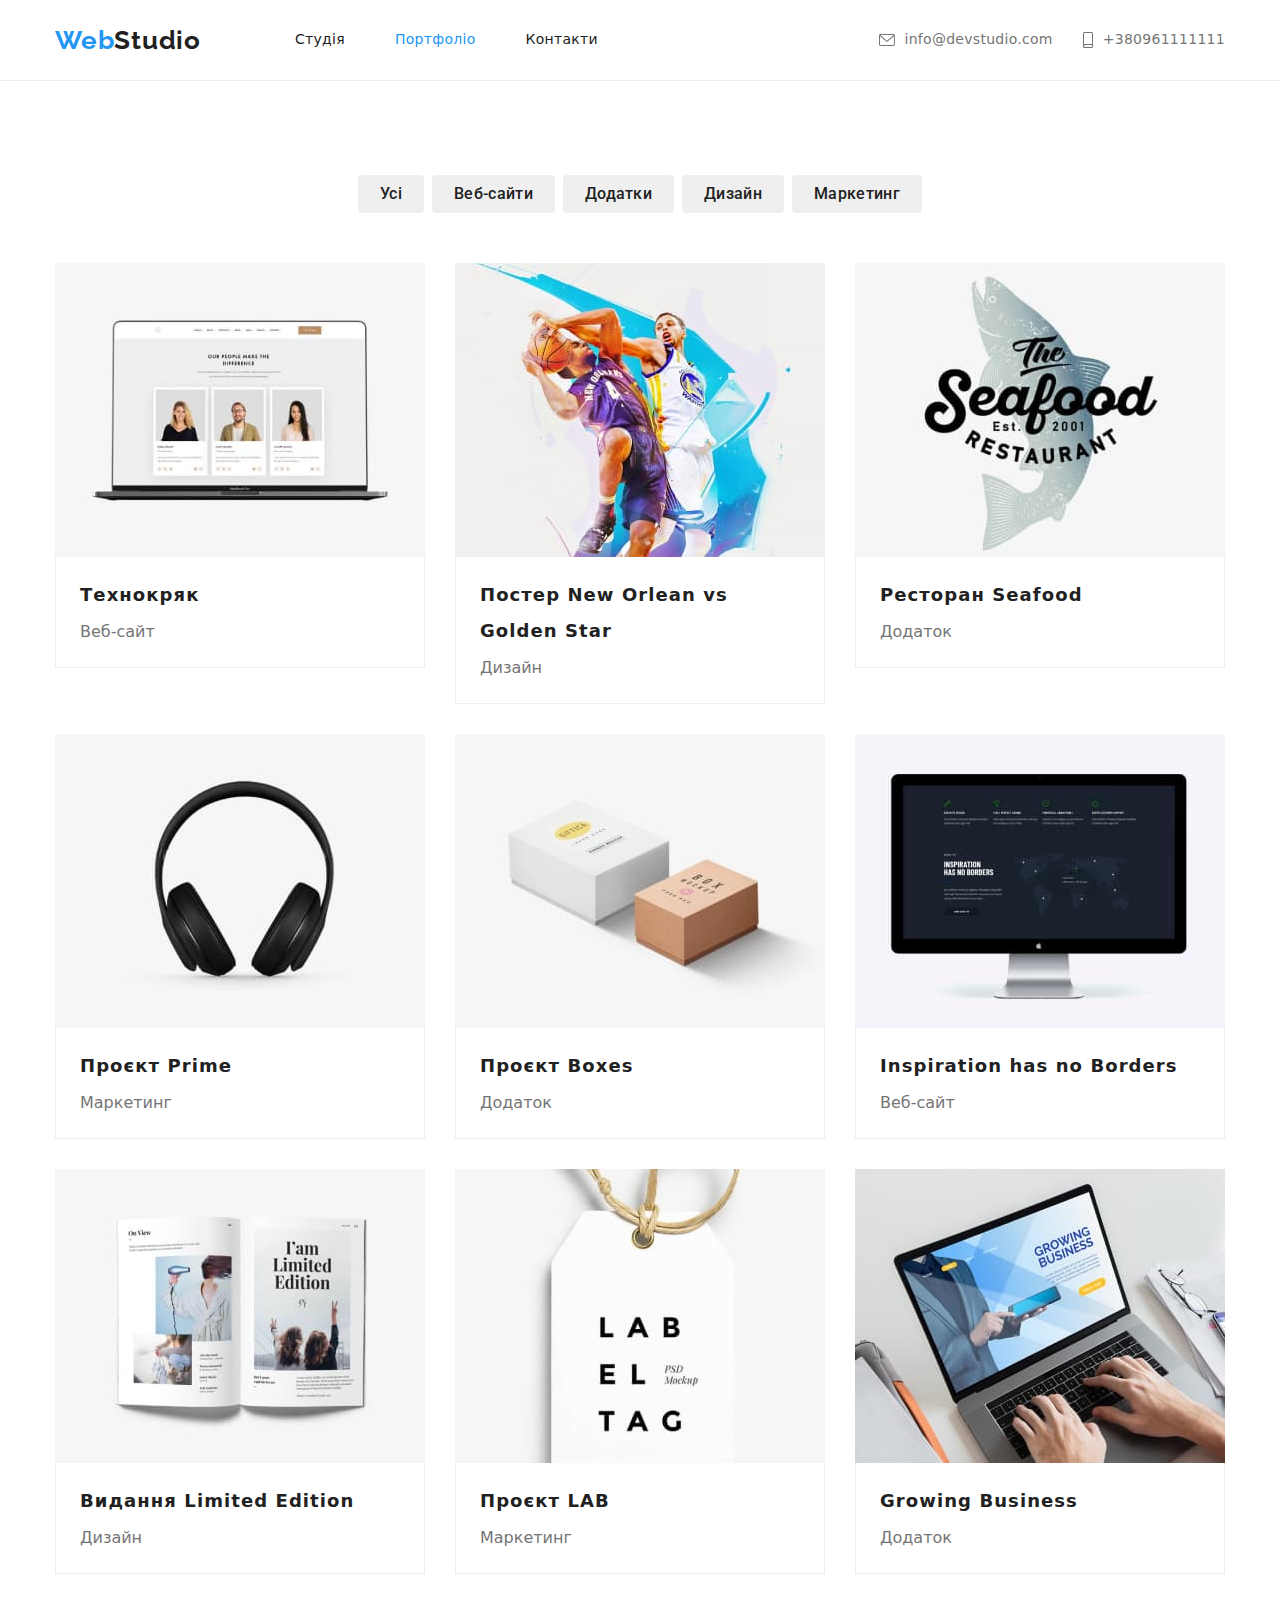
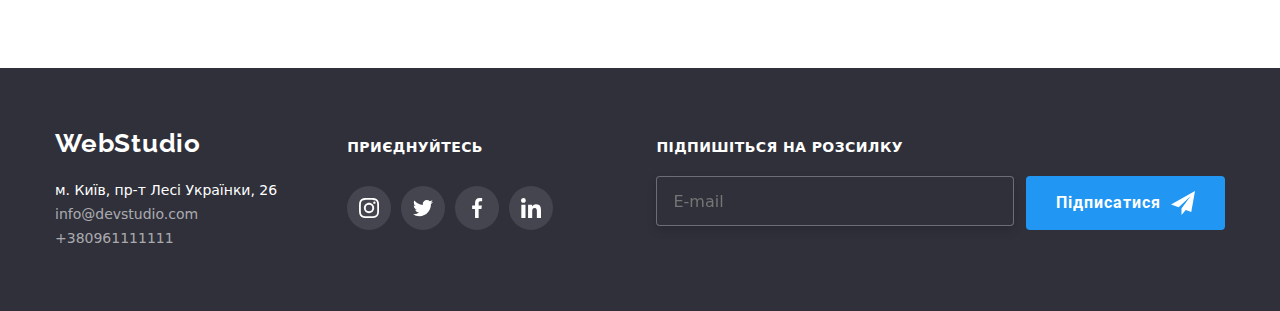
==== commit 135cbc67: "Update portfolio.html" ====
--- a/portfolio.html
+++ b/portfolio.html
@@ -10,7 +10,7 @@
         href="https://fonts.googleapis.com/css2?family=Raleway:wght@700&family=Roboto:wght@400;500;700;900&display=swap"
         rel="stylesheet">
     <link rel="stylesheet" href="https://cdnjs.cloudflare.com/ajax/libs/modern-normalize/1.1.0/modern-normalize.min.css">
-    <link rel="stylesheet" href="./css/main.css">
+    <link rel="stylesheet" href="./css/main.min.css">
 
 </head>
 
--- a/css/main.min.css
+++ b/css/main.min.css
@@ -0,0 +1 @@
+.page-header{border-bottom:1px solid #ececec}.logo-nav{display:-webkit-box;display:-ms-flexbox;display:flex;-webkit-box-align:center;-ms-flex-align:center;align-items:center}.logo-nav__accent{color:#2196f3}.logo-nav__link{color:#212121;font-family:"Raleway";font-weight:700;font-size:26px;line-height:1.19;letter-spacing:.03em;display:-webkit-box;display:-ms-flexbox;display:flex;margin-right:94px}.site-nav{display:-webkit-box;display:-ms-flexbox;display:flex;padding:0}.site-nav:nth-child(3n){margin-right:0}.site-nav__link{display:block;position:relative;color:#212121;font-weight:500;font-size:14px;line-height:1.14;letter-spacing:.02em;margin-bottom:0;margin-right:50px;-webkit-transition:color 250ms cubic-bezier(0.4, 0, 0.2, 1);transition:color 250ms cubic-bezier(0.4, 0, 0.2, 1)}.site-nav__link:hover,.site-nav__link:focus{color:#2196f3}.current{color:#2196f3}.site-nav__link .current::after,.site-nav__link .current:focus::after{opacity:0}.site-nav__link .current::after{content:"";position:absolute;display:block;width:100%;height:4px;background-color:#2196f3;border-radius:2px;left:0;bottom:-33px;-webkit-transition:opacity 250ms cubic-bezier(0.4, 0, 0.2, 1);transition:opacity 250ms cubic-bezier(0.4, 0, 0.2, 1)}.auth-nav__link{color:#757575;font-weight:500;font-size:14px;line-height:1.14;letter-spacing:.02em;-webkit-transition:color 250ms cubic-bezier(0.4, 0, 0.2, 1),fill 250ms cubic-bezier(0.4, 0, 0.2, 1);transition:color 250ms cubic-bezier(0.4, 0, 0.2, 1),fill 250ms cubic-bezier(0.4, 0, 0.2, 1)}.auth-nav__link:hover,.auth-nav__link:focus{color:#2196f3}.auth-nav{display:-webkit-box;display:-ms-flexbox;display:flex;padding:0%;-webkit-box-align:center;-ms-flex-align:center;align-items:center}.site-auth-nav{display:-webkit-box;display:-ms-flexbox;display:flex}.page-header .container{display:-webkit-box;display:-ms-flexbox;display:flex}.container-nav{display:-webkit-box;display:-ms-flexbox;display:flex;-webkit-box-pack:justify;-ms-flex-pack:justify;justify-content:space-between;width:1200px;height:80px;margin-left:auto;margin-right:auto;margin-bottom:0;padding-left:15px;padding-right:15px}.auth-nav__link{display:-webkit-box;display:-ms-flexbox;display:flex;-webkit-box-align:center;-ms-flex-align:center;align-items:center}.auth-nav__icon{margin-right:10px;fill:currentColor}.auth-nav__icon:hover,.auth-nav__icon:focus{fill:currentColor}.auth-nav__item{display:-webkit-box;display:-ms-flexbox;display:flex;-webkit-box-align:center;-ms-flex-align:center;align-items:center;justify-items:flex-end;margin-right:30px;padding:0}.auth-nav__item:nth-child(2n){margin-right:0%}.hero{padding-top:200px;padding-bottom:200px;background-color:#2f303a;height:600px;max-width:1600px;margin-left:auto;margin-right:auto;background-image:-webkit-gradient(linear, left top, right top, from(rgba(47, 48, 58, 0.4)), to(rgba(47, 48, 58, 0.4))),url(../images/Img.png);background-image:linear-gradient(to right, rgba(47, 48, 58, 0.4), rgba(47, 48, 58, 0.4)),url(../images/Img.png);background-repeat:no-repeat;background-position:center;background-size:cover}.hero__title{color:#fff;font-style:normal;font-weight:900;font-size:44px;line-height:1.36;text-align:center;letter-spacing:.06em;text-transform:uppercase;text-align:center}.hero__item{text-align:center}.button{border-radius:4px;margin-top:30px;padding-left:32px;padding-right:32px;padding-top:10px;padding-bottom:10px;display:inline;border:0;-webkit-transition:background-color 250ms cubic-bezier(0.4, 0, 0.2, 1);transition:background-color 250ms cubic-bezier(0.4, 0, 0.2, 1)}.hero__button:hover,.hero__button:focus{background:#188ce8}.button{text-align:center;color:#fff;background:#2196f3;font-weight:700;font-size:16px;line-height:1.88;letter-spacing:.06em}.container{width:1200px;margin-left:auto;margin-right:auto;margin-bottom:0;padding-left:15px;padding-right:15px}.footer-address__links,.footer-address__link{font-size:14px;line-height:1.71;-webkit-transition:color 250ms cubic-bezier(0.4, 0, 0.2, 1);transition:color 250ms cubic-bezier(0.4, 0, 0.2, 1)}.hero-titles{position:absolute;width:1px;height:1px;margin:-1px;padding:0;overflow:hidden;border:0;clip:rect(0 0 0 0)}.flex-hero{display:-webkit-box;display:-ms-flexbox;display:flex;-ms-flex-wrap:wrap;flex-wrap:wrap;margin-right:0%;-webkit-padding-start:0%;padding-inline-start:0%;-webkit-box-align:baseline;-ms-flex-align:baseline;align-items:baseline}.flex-hero:nth-child(4n){margin-right:0}.flex-hero__item{margin-right:30px;width:calc((100% - 90px)/4)}.flex-hero__item:nth-child(4n){margin-right:0%}.flex-hero__box{display:-webkit-box;display:-ms-flexbox;display:flex;-webkit-box-pack:center;-ms-flex-pack:center;justify-content:center;-webkit-box-align:center;-ms-flex-align:center;align-items:center;height:120px;padding:0;background-color:#f5f4fa;margin-bottom:30px;border-radius:4px}.icon-box :nth-last-child(4){margin-right:0}.flex-hero__icon{width:70px;height:70px}.flex-hero__title{color:primary-text-color;font-weight:700;font-size:14px;line-height:1.14;display:-webkit-box;display:-ms-flexbox;display:flex;-ms-flex-wrap:wrap;flex-wrap:wrap;margin-bottom:10px}.flex-hero__text{color:title-text-color;font-size:14px;line-height:1.71}.backdrop{position:fixed;top:0;left:0;width:100%;height:100%;background-color:rgba(0,0,0,.2)}.backdrop.is-hidden{visibility:hidden;opacity:0;pointer-events:none}.modal{position:absolute;top:50%;left:50%;-webkit-transform:translate(-50%, -50%);transform:translate(-50%, -50%);min-width:528px;min-height:581px;background-color:#fff;-webkit-box-shadow:0px 1px 3px rgba(0,0,0,.12),0px 1px 1px rgba(0,0,0,.14),0px 2px 1px rgba(0,0,0,.2);box-shadow:0px 1px 3px rgba(0,0,0,.12),0px 1px 1px rgba(0,0,0,.14),0px 2px 1px rgba(0,0,0,.2);border-radius:4px;-webkit-box-align:center;-ms-flex-align:center;align-items:center;-webkit-box-pack:center;-ms-flex-pack:center;justify-content:center;-webkit-transition:opacity 250ms cubic-bezier(0.4, 0, 0.2, 1),-webkit-transform 250ms cubic-bezier(0.4, 0, 0.2, 1);transition:opacity 250ms cubic-bezier(0.4, 0, 0.2, 1),-webkit-transform 250ms cubic-bezier(0.4, 0, 0.2, 1);transition:transform 250ms cubic-bezier(0.4, 0, 0.2, 1),opacity 250ms cubic-bezier(0.4, 0, 0.2, 1);transition:transform 250ms cubic-bezier(0.4, 0, 0.2, 1),opacity 250ms cubic-bezier(0.4, 0, 0.2, 1),-webkit-transform 250ms cubic-bezier(0.4, 0, 0.2, 1)}.button-close{position:absolute;right:0;top:0;display:-webkit-box;display:-ms-flexbox;display:flex;width:30px;height:30px;-webkit-box-align:center;-ms-flex-align:center;align-items:center;-webkit-box-pack:center;-ms-flex-pack:center;justify-content:center;margin-right:8px;margin-top:8px;margin-bottom:auto;margin-left:auto;padding:0;border:1px solid rgba(0,0,0,.1);border-radius:50%;background:#fff;cursor:pointer}.button-close:hover .modal__icon,.button-close:focus .modal__icon{fill:#2196f3}.modal__icon{color:#000;width:18px;height:18px;padding:0;-webkit-transition:color 250ms cubic-bezier(0.4, 0, 0.2, 1);transition:color 250ms cubic-bezier(0.4, 0, 0.2, 1)}.form-hero{padding:40px}.form-hero__div{position:relative}.form-hero__input{height:40px;width:100%;padding-left:43px;border:1px solid rgba(33,33,33,.2);border-radius:4px;-webkit-transition:border 250ms cubic-bezier(0.4, 0, 0.2, 1);transition:border 250ms cubic-bezier(0.4, 0, 0.2, 1);outline:rgba(0,0,0,0)}.form-hero__input:hover,.form-hero__input:focus{border-color:#2196f3}.form-hero__icon{position:absolute;width:18px;height:18px;top:10px;left:12px;fill:#212121;-webkit-transition:fill 250ms cubic-bezier(0.4, 0, 0.2, 1);transition:fill 250ms cubic-bezier(0.4, 0, 0.2, 1)}.form-hero__input:hover+.form-hero__icon,.form-hero__input:focus+.form-hero__icon{fill:#2196f3}.form-hero__group{display:block}.form-hero__label{position:relative;display:-webkit-box;display:-ms-flexbox;display:flex;-webkit-box-orient:vertical;-webkit-box-direction:normal;-ms-flex-direction:column;flex-direction:column;margin-bottom:10px;font-style:normal;font-weight:400;font-size:12px;line-height:1.666;letter-spacing:.01em;color:#757575}.form-hero__text{font-style:normal;font-weight:700;font-size:20px;line-height:1.15;text-align:center;letter-spacing:.03em;color:#212121;margin-bottom:12px}textarea{resize:none}.hero-textarea{width:100%;height:132px;font-size:12px;line-height:1.1666;letter-spacing:.01em;padding:12px 16px;color:rgba(117,117,117,.5);outline:rgba(0,0,0,0);border:1px solid rgba(33,33,33,.2);border-radius:4px;-webkit-transition:border-color 250ms cubic-bezier(0.4, 0, 0.2, 1);transition:border-color 250ms cubic-bezier(0.4, 0, 0.2, 1)}.hero-textarea:hover,.hero-textarea:focus{border-color:#2196f3}.form-button{display:block;-webkit-box-align:center;-ms-flex-align:center;align-items:center;-webkit-box-pack:center;-ms-flex-pack:center;justify-content:center;font-weight:700;font-size:16px;line-height:1.875;letter-spacing:.06em;margin:auto;margin-top:30px;background:#2196f3;-webkit-box-shadow:0px 4px 4px rgba(0,0,0,.15);box-shadow:0px 4px 4px rgba(0,0,0,.15);border-radius:4px;color:#fff;padding:10px 52px;border-color:rgba(0,0,0,0);-webkit-transition:background 250ms cubic-bezier(0.4, 0, 0.2, 1);transition:background 250ms cubic-bezier(0.4, 0, 0.2, 1)}.form-button:hover,.form-button:focus{background:#188ce8}.hero-checkbox{display:-webkit-box;display:-ms-flexbox;display:flex;-webkit-box-align:center;-ms-flex-align:center;align-items:center;-webkit-box-pack:center;-ms-flex-pack:center;justify-content:center}.hero-checkbox__text{font-size:14px;line-height:1.714;letter-spacing:.03em;color:#757575;margin-left:8px}.hero-checkbox__input{position:absolute;width:1px;height:1px;margin:-1px;border:0;padding:0;-ms-flex-negative:0;flex-shrink:0;clip:rect(0 0 0 0);overflow:hidden;border-radius:2px}.hero-checkbox__link{font-size:14px;line-height:1.714;letter-spacing:.03em;color:#2196f3;text-decoration:underline}.hero-checkbox__checkbox{width:16px;height:15px;display:-webkit-inline-box;display:-ms-inline-flexbox;display:inline-flex;border:2px solid #2a2a2a;border-radius:2px;-webkit-transition:border 250ms cubic-bezier(0.4, 0, 0.2, 1);transition:border 250ms cubic-bezier(0.4, 0, 0.2, 1)}.hero-checkbox__icon{display:block;-webkit-box-align:center;-ms-flex-align:center;align-items:center;-webkit-box-pack:center;-ms-flex-pack:center;justify-content:center;opacity:0;-webkit-transition:opacity 250ms cubic-bezier(0.4, 0, 0.2, 1);transition:opacity 250ms cubic-bezier(0.4, 0, 0.2, 1)}.hero-checkbox__input:checked+.hero-checkbox__checkbox{background-color:#2196f3;border:1px solid #2196f3}.hero-checkbox__input:checked+.hero-checkbox__checkbox .hero-checkbox__icon{opacity:1;fill:#fff}.hero-checkbox__input:focus+.hero-checkbox__checkbox,.hero-checkbox__input:hover+.hero-checkbox__checkbox{border-color:#2196f3}.about.section{padding-top:0}.section-primary{color:#212121;font-weight:700;font-size:36px;line-height:1.17;letter-spacing:.03em;text-align:center;margin-bottom:50px}.about-list{display:-webkit-box;display:-ms-flexbox;display:flex;-ms-flex-wrap:wrap;flex-wrap:wrap;-webkit-padding-start:0%;padding-inline-start:0%}.about-list__item{width:370px;margin-right:30px}.about-list__item:nth-child(3n){margin-right:0%}.about-list__box{position:relative;display:block}.about-list__coment{position:absolute;height:70px;width:100%;background:rgba(47,48,58,.8);bottom:0;left:0;display:-webkit-box;display:-ms-flexbox;display:flex;-webkit-box-pack:center;-ms-flex-pack:center;justify-content:center;-webkit-box-align:center;-ms-flex-align:center;align-items:center}.about-list__text{height:16px;font-family:"Roboto";font-weight:700;font-size:14px;line-height:1.14;text-align:center;letter-spacing:.03em;text-transform:uppercase;color:#fff}.team-section{color:#212121;padding-top:94px;padding-bottom:94px;background:#f5f4fa}.team-list{display:-webkit-box;display:-ms-flexbox;display:flex;-ms-flex-wrap:wrap;flex-wrap:wrap;-webkit-padding-start:0%;padding-inline-start:0%}.team-list__item{background-color:#fff;margin-right:30px;width:calc((100% - 90px)/4);-webkit-box-shadow:0px 2px 1px 0px rgba(0,0,0,.2);box-shadow:0px 2px 1px 0px rgba(0,0,0,.2)}.team-list__item:nth-child(4n){margin-right:0%}.team-list__box{padding-top:30px;padding-bottom:30px}.team-list__title{color:#212121;font-weight:500;font-size:16px;line-height:1.19;margin-bottom:10px;text-align:center}.team-list__text{color:#757575;font-size:16px;line-height:1.19;text-align:center}.team-social-list{display:-webkit-box;display:-ms-flexbox;display:flex;-webkit-box-align:center;-ms-flex-align:center;align-items:center;-webkit-box-pack:center;-ms-flex-pack:center;justify-content:center;margin-top:16px}.team-social-list__links{display:-webkit-box;display:-ms-flexbox;display:flex;background-color:rgba(255,255,255,.1);border-radius:50%;-webkit-box-align:center;-ms-flex-align:center;align-items:center;-webkit-box-pack:center;-ms-flex-pack:center;justify-content:center;width:44px;height:44px;-webkit-transition:background-color 250ms cubic-bezier(0.4, 0, 0.2, 1);transition:background-color 250ms cubic-bezier(0.4, 0, 0.2, 1)}.team-social-list__links:hover,.team-social-list__links:focus{background-color:#2196f3}.team-social-list__icon{fill:#afb1b8;width:20px;height:20px;-webkit-transition:fill 250ms cubic-bezier(0.4, 0, 0.2, 1);transition:fill 250ms cubic-bezier(0.4, 0, 0.2, 1)}.team-social-list__links:hover .team-social-list__icon,.team-social-list__links:focus .team-social-list__icon{fill:#fff}.team-social-list__item{display:-webkit-box;display:-ms-flexbox;display:flex;-webkit-box-align:baseline;-ms-flex-align:baseline;align-items:baseline;-webkit-box-pack:center;-ms-flex-pack:center;justify-content:center}.team-social-list__item:not(:first-child){margin-left:10px}.client-list{display:-webkit-box;display:-ms-flexbox;display:flex;-webkit-box-pack:center;-ms-flex-pack:center;justify-content:center;padding:0}.client-list__link{display:-webkit-box;display:-ms-flexbox;display:flex;-webkit-box-align:center;-ms-flex-align:center;align-items:center;-webkit-box-pack:center;-ms-flex-pack:center;justify-content:center;color:#afb1b8;height:92px;border-radius:4px;border:1px solid #afb1b8;-webkit-transition:border 250ms cubic-bezier(0.4, 0, 0.2, 1),color 250ms cubic-bezier(0.4, 0, 0.2, 1);transition:border 250ms cubic-bezier(0.4, 0, 0.2, 1),color 250ms cubic-bezier(0.4, 0, 0.2, 1)}.client-list__link:hover,.client-list__link:focus{border:1px solid #2196f3;color:#2196f3}.client-list__item{width:calc((100% - 150px)/6);margin-right:30px}.client-list__item:not(:last-child){margin-right:30px}.client-list__icon{width:106px;height:60px;fill:currentColor}.client-list__icon:hover,.client-list__icon:focus{fill:currentColor}.footer-address__list{-webkit-padding-start:0;padding-inline-start:0}.footer-address__link{color:#fff}.footer-address__links{color:rgba(255,255,255,.6)}.footer-address__link{margin-bottom:9px}.footer-address__link :nth-child(4n){margin-bottom:0px}.footer-address__links:hover,.footer-address__links:focus{color:#2196f3}.footer-address__link:hover,.footer-address__link:focus{color:#2196f3}.footer-social{margin-left:70px}.footer-social__list{display:-webkit-box;display:-ms-flexbox;display:flex;-webkit-box-align:center;-ms-flex-align:center;align-items:center;-webkit-box-pack:center;-ms-flex-pack:center;justify-content:center;margin-top:30px}.footer-social__item{display:-webkit-box;display:-ms-flexbox;display:flex;-webkit-box-align:baseline;-ms-flex-align:baseline;align-items:baseline;-webkit-box-pack:center;-ms-flex-pack:center;justify-content:center}.footer-social__item:not(:first-child){margin-left:10px}.footer-social__link{display:-webkit-box;display:-ms-flexbox;display:flex;font-family:"Roboto";font-weight:700;font-size:14px;line-height:1.14;letter-spacing:.03em;text-transform:uppercase;color:#fff}.footer-social__links{display:-webkit-box;display:-ms-flexbox;display:flex;background-color:rgba(255,255,255,.1);border-radius:50%;-webkit-box-align:center;-ms-flex-align:center;align-items:center;-webkit-box-pack:center;-ms-flex-pack:center;justify-content:center;width:44px;height:44px;-webkit-transition:background-color 250ms cubic-bezier(0.4, 0, 0.2, 1),fill 250ms cubic-bezier(0.4, 0, 0.2, 1);transition:background-color 250ms cubic-bezier(0.4, 0, 0.2, 1),fill 250ms cubic-bezier(0.4, 0, 0.2, 1)}.footer-social__links:hover,.footer-social__links:focus{background-color:#2196f3}.footer-social__links:hover svg,.footer-social__links:focus svg{fill:#fff}.footer-social__icon{fill:#fff;width:20px;height:20px}.footer-social__title{font-style:normal;font-weight:700;font-size:14px;line-height:1.14;letter-spacing:.03em;text-transform:uppercase;margin-bottom:20px}.flex-containers{display:-webkit-box;display:-ms-flexbox;display:flex;-webkit-box-align:center;-ms-flex-align:center;align-items:center;-webkit-box-pack:center;-ms-flex-pack:center;justify-content:center}.footer .container{display:-webkit-box;display:-ms-flexbox;display:flex;-webkit-box-align:baseline;-ms-flex-align:baseline;align-items:baseline}.footer-form{display:-webkit-box;display:-ms-flexbox;display:flex;-webkit-box-orient:vertical;-webkit-box-direction:normal;-ms-flex-direction:column;flex-direction:column;margin-left:auto}.footer-form__input{width:358px;height:50px;-webkit-box-align:center;-ms-flex-align:center;align-items:center;padding-left:16px;border:1px solid rgba(255,255,255,.3);-webkit-filter:drop-shadow(0px 4px 4px rgba(0, 0, 0, 0.15));filter:drop-shadow(0px 4px 4px rgba(0, 0, 0, 0.15));border-radius:4px;background-color:#2f303a;color:#fff}.footer-form__title{font-style:normal;font-weight:700;font-size:14px;line-height:1.14;letter-spacing:.03em;text-transform:uppercase;margin-bottom:20px}.footer-form__icon{width:24px;height:24px;fill:#fff;margin-left:10px}.footer-form__box{display:-webkit-box;display:-ms-flexbox;display:flex}.footer-form__button{display:-webkit-box;display:-ms-flexbox;display:flex;-webkit-box-pack:center;-ms-flex-pack:center;justify-content:center;-webkit-box-align:center;-ms-flex-align:center;align-items:center;padding-left:28px;padding-top:10px;padding-right:28px;padding-bottom:10px;background-color:#2196f3;border-radius:4px;color:#fff;font-style:normal;font-weight:700;font-size:16px;line-height:1.875;cursor:pointer;text-align:center;letter-spacing:.06em;margin-left:12px;border-color:rgba(0,0,0,0);-webkit-transition:background-color 250ms cubic-bezier(0.4, 0, 0.2, 1);transition:background-color 250ms cubic-bezier(0.4, 0, 0.2, 1)}.footer-form__button:hover,.footer-form__button:focus{background-color:#188ce8}.flex-filter{position:absolute;width:1px;height:1px;margin:-1px;padding:0;overflow:hidden;border:0;clip:rect(0 0 0 0)}.filter-button{color:#212121;font-weight:500;font-size:16px;line-height:1.62;text-align:center;-webkit-box-pack:center;-ms-flex-pack:center;justify-content:center;margin-bottom:50px;display:-webkit-box;display:-ms-flexbox;display:flex;padding-left:0%;padding-right:0%;-webkit-padding-start:0%;padding-inline-start:0%;-webkit-transition-property:background-color;transition-property:background-color;-webkit-transition-duration:250ms;transition-duration:250ms;-webkit-transition-timing-function:cubic-bezier(0.4, 0, 0.2, 1);transition-timing-function:cubic-bezier(0.4, 0, 0.2, 1)}.filter-button__button{font-weight:500;font-size:16px;line-height:1.625;letter-spacing:.02em;color:#212121;border-radius:4px;border:0;padding-top:6px;padding-bottom:6px;padding-left:22px;padding-right:22px;-webkit-transition:color 250ms cubic-bezier(0.4, 0, 0.2, 1),background-color 250ms cubic-bezier(0.4, 0, 0.2, 1),-webkit-box-shadow 250ms cubic-bezier(0.4, 0, 0.2, 1);transition:color 250ms cubic-bezier(0.4, 0, 0.2, 1),background-color 250ms cubic-bezier(0.4, 0, 0.2, 1),-webkit-box-shadow 250ms cubic-bezier(0.4, 0, 0.2, 1);transition:box-shadow 250ms cubic-bezier(0.4, 0, 0.2, 1),color 250ms cubic-bezier(0.4, 0, 0.2, 1),background-color 250ms cubic-bezier(0.4, 0, 0.2, 1);transition:box-shadow 250ms cubic-bezier(0.4, 0, 0.2, 1),color 250ms cubic-bezier(0.4, 0, 0.2, 1),background-color 250ms cubic-bezier(0.4, 0, 0.2, 1),-webkit-box-shadow 250ms cubic-bezier(0.4, 0, 0.2, 1)}.filter-button__button:hover,.filter-button__button:focus{-webkit-box-shadow:0px 3px 1px rgba(0,0,0,.1),0px 1px 2px rgba(0,0,0,.08),0px 2px 2px rgba(0,0,0,.12);box-shadow:0px 3px 1px rgba(0,0,0,.1),0px 1px 2px rgba(0,0,0,.08),0px 2px 2px rgba(0,0,0,.12)}.filter-button__button:hover,.filter-button__button:focus{background-color:#2196f3;color:#fff}.filter-button__item:not(:last-child){margin-right:8px}.filter-button__item .auth-nav__link{margin-right:6px;margin-bottom:50px;margin-top:95px}.portfolio-section__link{display:block;-webkit-transition:-webkit-box-shadow 250ms cubic-bezier(0.4, 0, 0.2, 1);transition:-webkit-box-shadow 250ms cubic-bezier(0.4, 0, 0.2, 1);transition:box-shadow 250ms cubic-bezier(0.4, 0, 0.2, 1);transition:box-shadow 250ms cubic-bezier(0.4, 0, 0.2, 1), -webkit-box-shadow 250ms cubic-bezier(0.4, 0, 0.2, 1)}.portfolio-section{display:-webkit-box;display:-ms-flexbox;display:flex;-ms-flex-wrap:wrap;flex-wrap:wrap;padding:0}.portfolio-section__item{width:calc((100% - 60px)/3);margin-bottom:30px;margin-right:30px}.portfolio-section__item:nth-child(3n){margin-right:0}.portfolio-section__item:nth-last-child(-n+3){margin-bottom:0}.portfolio-section__text{color:#757575;font-size:16px;line-height:1.88}.portfolio-section__title{color:#212121;font-weight:700;font-size:18px;line-height:2;letter-spacing:.06em;margin-bottom:4px}.portfolio-section__box{padding-left:24px;padding-right:24px;padding-top:20px;padding-bottom:20px;border:1px solid #eee;border-top-style:none}.portfolio-section__link:hover,.portfolio-section__link:focus{-webkit-box-shadow:0px 1px 1px rgba(0,0,0,.12),0px 4px 4px rgba(0,0,0,.06),1px 4px 6px rgba(0,0,0,.16);box-shadow:0px 1px 1px rgba(0,0,0,.12),0px 4px 4px rgba(0,0,0,.06),1px 4px 6px rgba(0,0,0,.16)}.portfolio-section__link:hover .overlay-relative__box,.portfolio-section__link:focus .overlay-relative__box{-webkit-transform:translateY(0);transform:translateY(0)}.overlay-relative{position:relative;overflow:hidden}.overlay-relative__box{position:absolute;background:rgba(33,150,243,.9);top:0;left:0;width:100%;height:100%;display:-webkit-box;display:-ms-flexbox;display:flex;-webkit-box-align:center;-ms-flex-align:center;align-items:center;padding-left:24px;padding-right:24px;-webkit-box-pack:center;-ms-flex-pack:center;justify-content:center;-webkit-transform:translateY(100%);transform:translateY(100%);-webkit-transition:-webkit-transform 250ms cubic-bezier(0.4, 0, 0.2, 1);transition:-webkit-transform 250ms cubic-bezier(0.4, 0, 0.2, 1);transition:transform 250ms cubic-bezier(0.4, 0, 0.2, 1);transition:transform 250ms cubic-bezier(0.4, 0, 0.2, 1), -webkit-transform 250ms cubic-bezier(0.4, 0, 0.2, 1)}.overlay-relative__text{font-family:"Roboto";font-style:normal;font-weight:400;font-size:18px;line-height:1.56;letter-spacing:.03em;color:#fff}.logo-nav__link{color:#212121;font-family:"Raleway";font-weight:700;font-size:26px;line-height:1.19;letter-spacing:.03em;display:-webkit-box;display:-ms-flexbox;display:flex;margin-right:94px}.logo-footer{display:inline-block;color:#fff;font-family:"Raleway";font-weight:700;font-size:26px;line-height:1.19;letter-spacing:.03em;margin-bottom:20px;-webkit-transition-property:background-color;transition-property:background-color;-webkit-transition-duration:250ms;transition-duration:250ms;-webkit-transition-timing-function:cubic-bezier(0.4, 0, 0.2, 1);transition-timing-function:cubic-bezier(0.4, 0, 0.2, 1)}.logo-footer:hover,.logo-footer:focus{color:#2196f3}.logo-footer__accent{color:#2196f3}*,*::before,*::after{-webkit-box-sizing:border-box;box-sizing:border-box}header{letter-spacing:.02em}a{text-decoration:none}h1,h2,h3,p,ul{margin:0}ul{margin-bottom:0;margin-top:0;list-style:none;padding-left:0%;padding-right:0%}footer{background:#2f303a;color:#fff;padding-top:60px;padding-bottom:60px}button{cursor:pointer;font-family:Roboto,sans-serif;color:var(--primary-text-color)}img{display:block;max-width:100%}address{font-style:normal}.section{color:#212121;padding-top:94px;padding-bottom:94px}/*# sourceMappingURL=main.min.css.map */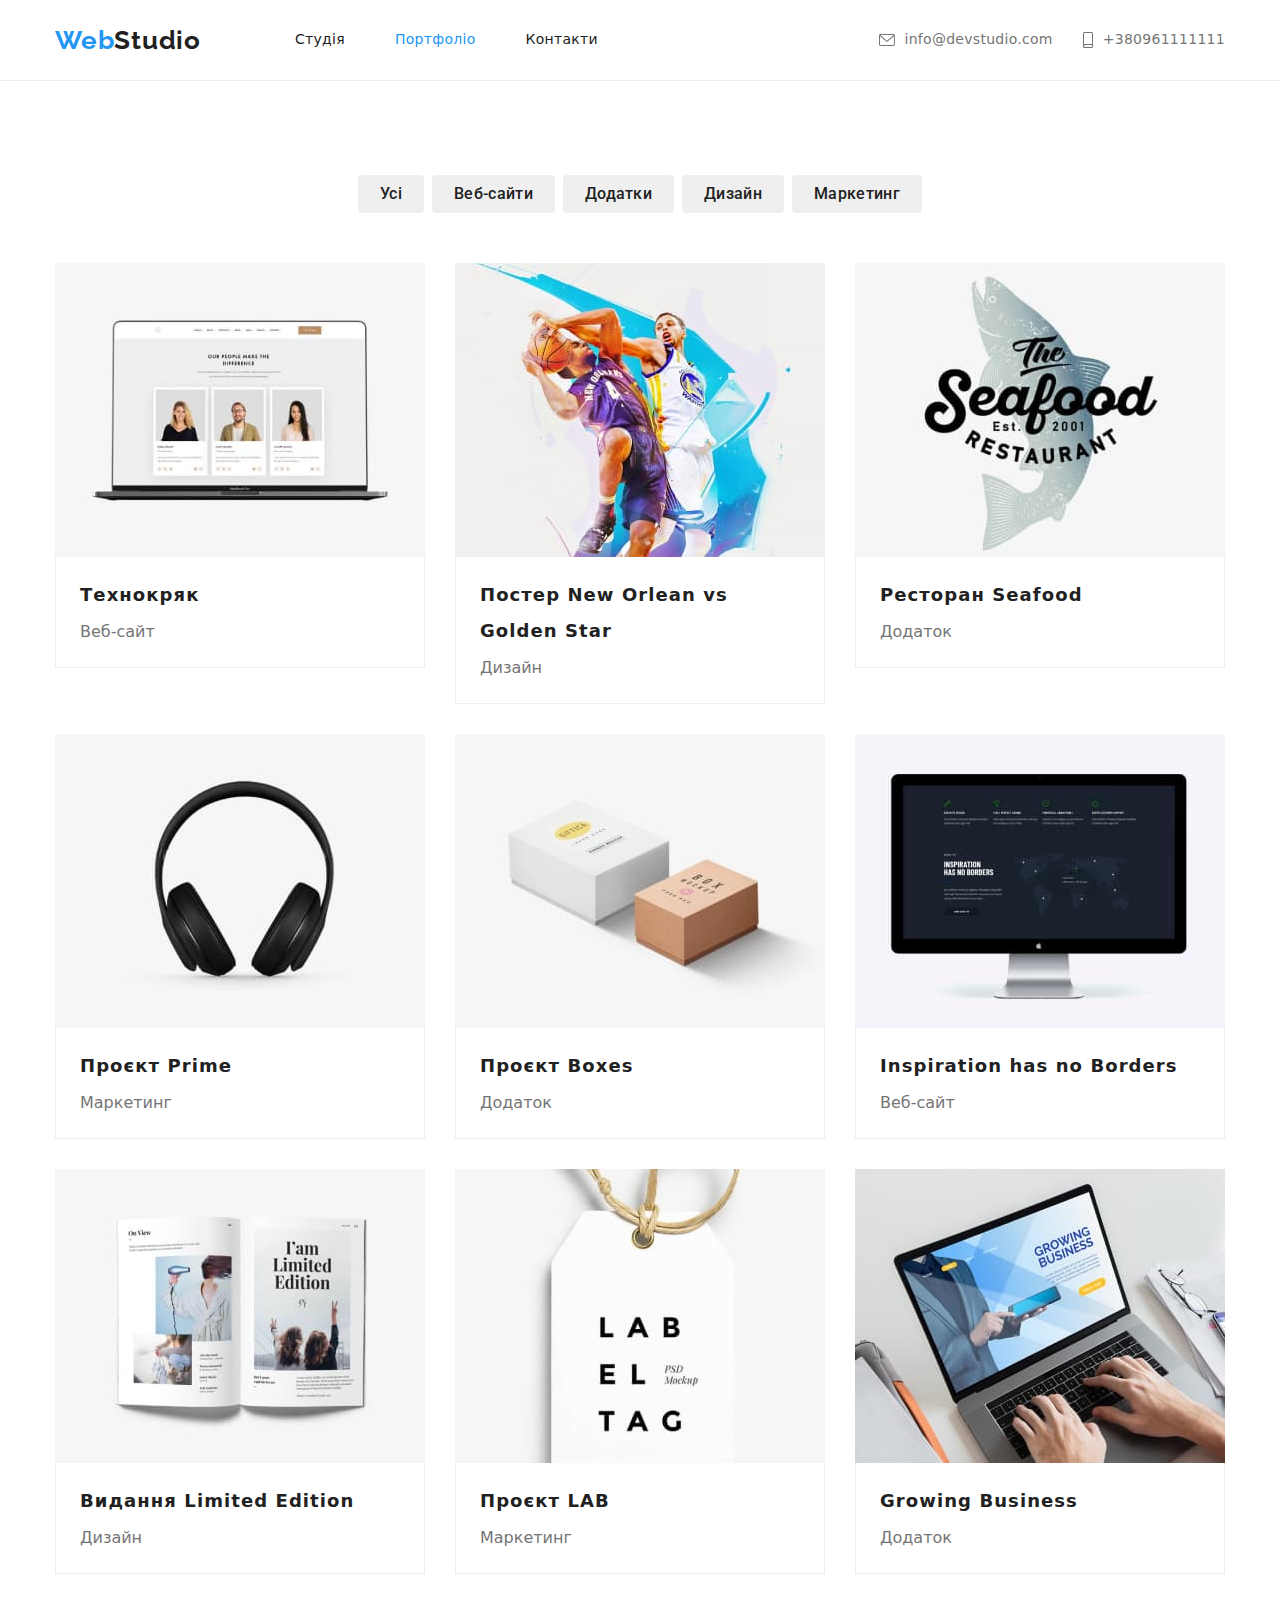
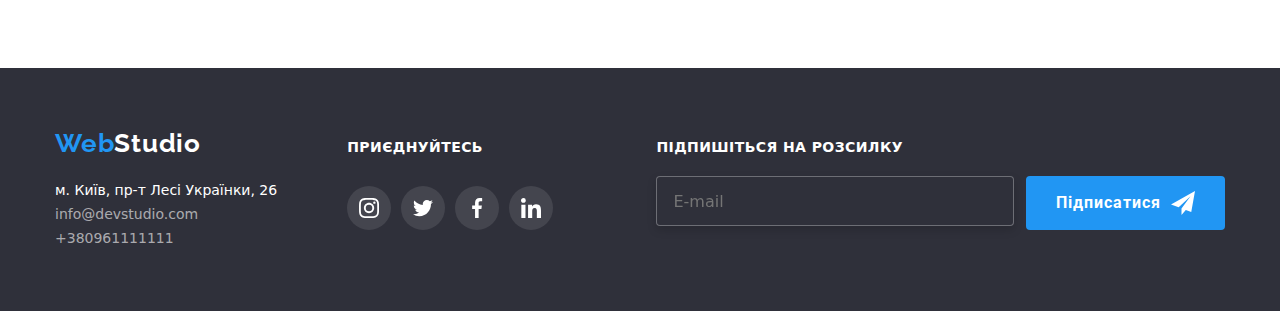
==== commit 1c5de2c5: "Update portfolio.html" ====
--- a/portfolio.html
+++ b/portfolio.html
@@ -196,7 +196,7 @@
     <footer class="footer">
         <div class="container">
             <div>
-        <a href="/" class="logo-footer"><span class="accent">Web</span>Studio</a>
+        <a href="/" class="logo-footer"><span class="logo-footer__accent">Web</span>Studio</a>
         <address class="footer-address">
             <ul class="footer-address__list">
                 <li class="footer-address__item"><a href="https://www.google.com/maps/place/%D0%B1%D1%83%D0%BB%D1%8C%D0%B2%D0%B0%D1%80+%D0%9B%D0%B5%D1%81%D1%96+%D0%A3%D0%BA%D1%80%D0%B0%D1%97%D0%BD%D0%BA%D0%B8,+26,+%D0%9A%D0%B8%D1%97%D0%B2,+%D0%A3%D0%BA%D1%80%D0%B0%D1%97%D0%BD%D0%B0,+02000/@50.4265807,30.5361971,17z/data=!3m1!4b1!4m5!3m4!1s0x40d4cf0e033ecbe9:0x57a4dffefec77da0!8m2!3d50.4265807!4d30.5383858"
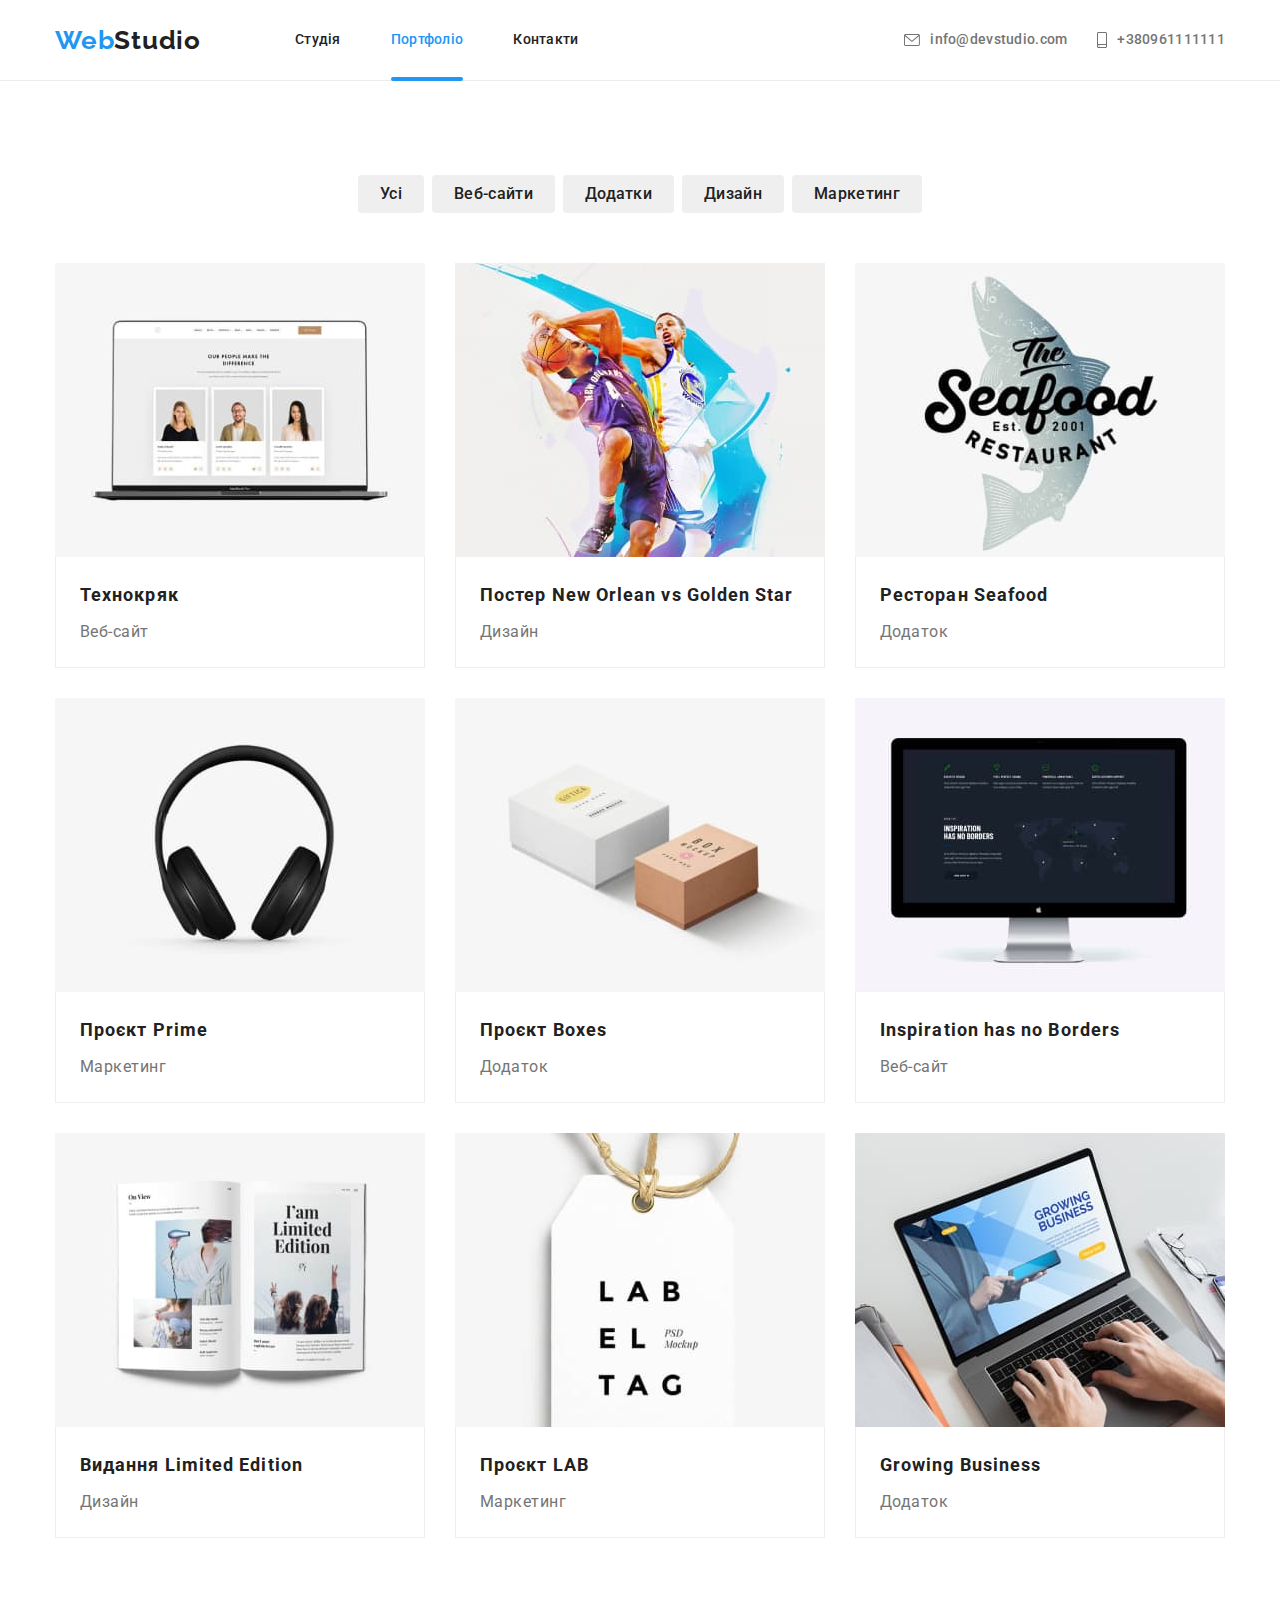
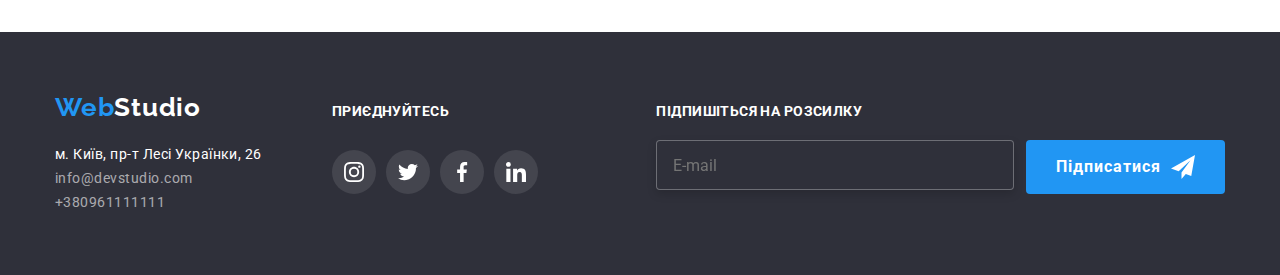
==== commit 30b9a9c7: "Update portfolio.html" ====
--- a/portfolio.html
+++ b/portfolio.html
@@ -24,7 +24,7 @@
                 <li class="site-nav__item">
                     <a href="./index.html" class="site-nav__link ">Студія</a></li>
                 <li class="site-nav__item">
-                    <a href="./portfolio.html" class="site-nav__link current">Портфоліо</a></li>
+                    <a href="./portfolio.html" class="site-nav__link site-nav__link--current">Портфоліо</a></li>
                 <li class="site-nav__item">
                     <a href="" class="site-nav__link">Контакти</a></li>
             </ul>
--- a/css/main.min.css
+++ b/css/main.min.css
@@ -1 +1 @@
-.page-header{border-bottom:1px solid #ececec}.logo-nav{display:-webkit-box;display:-ms-flexbox;display:flex;-webkit-box-align:center;-ms-flex-align:center;align-items:center}.logo-nav__accent{color:#2196f3}.logo-nav__link{color:#212121;font-family:"Raleway";font-weight:700;font-size:26px;line-height:1.19;letter-spacing:.03em;display:-webkit-box;display:-ms-flexbox;display:flex;margin-right:94px}.site-nav{display:-webkit-box;display:-ms-flexbox;display:flex;padding:0}.site-nav:nth-child(3n){margin-right:0}.site-nav__link{display:block;position:relative;color:#212121;font-weight:500;font-size:14px;line-height:1.14;letter-spacing:.02em;margin-bottom:0;margin-right:50px;-webkit-transition:color 250ms cubic-bezier(0.4, 0, 0.2, 1);transition:color 250ms cubic-bezier(0.4, 0, 0.2, 1)}.site-nav__link:hover,.site-nav__link:focus{color:#2196f3}.current{color:#2196f3}.site-nav__link .current::after,.site-nav__link .current:focus::after{opacity:0}.site-nav__link .current::after{content:"";position:absolute;display:block;width:100%;height:4px;background-color:#2196f3;border-radius:2px;left:0;bottom:-33px;-webkit-transition:opacity 250ms cubic-bezier(0.4, 0, 0.2, 1);transition:opacity 250ms cubic-bezier(0.4, 0, 0.2, 1)}.auth-nav__link{color:#757575;font-weight:500;font-size:14px;line-height:1.14;letter-spacing:.02em;-webkit-transition:color 250ms cubic-bezier(0.4, 0, 0.2, 1),fill 250ms cubic-bezier(0.4, 0, 0.2, 1);transition:color 250ms cubic-bezier(0.4, 0, 0.2, 1),fill 250ms cubic-bezier(0.4, 0, 0.2, 1)}.auth-nav__link:hover,.auth-nav__link:focus{color:#2196f3}.auth-nav{display:-webkit-box;display:-ms-flexbox;display:flex;padding:0%;-webkit-box-align:center;-ms-flex-align:center;align-items:center}.site-auth-nav{display:-webkit-box;display:-ms-flexbox;display:flex}.page-header .container{display:-webkit-box;display:-ms-flexbox;display:flex}.container-nav{display:-webkit-box;display:-ms-flexbox;display:flex;-webkit-box-pack:justify;-ms-flex-pack:justify;justify-content:space-between;width:1200px;height:80px;margin-left:auto;margin-right:auto;margin-bottom:0;padding-left:15px;padding-right:15px}.auth-nav__link{display:-webkit-box;display:-ms-flexbox;display:flex;-webkit-box-align:center;-ms-flex-align:center;align-items:center}.auth-nav__icon{margin-right:10px;fill:currentColor}.auth-nav__icon:hover,.auth-nav__icon:focus{fill:currentColor}.auth-nav__item{display:-webkit-box;display:-ms-flexbox;display:flex;-webkit-box-align:center;-ms-flex-align:center;align-items:center;justify-items:flex-end;margin-right:30px;padding:0}.auth-nav__item:nth-child(2n){margin-right:0%}.hero{padding-top:200px;padding-bottom:200px;background-color:#2f303a;height:600px;max-width:1600px;margin-left:auto;margin-right:auto;background-image:-webkit-gradient(linear, left top, right top, from(rgba(47, 48, 58, 0.4)), to(rgba(47, 48, 58, 0.4))),url(../images/Img.png);background-image:linear-gradient(to right, rgba(47, 48, 58, 0.4), rgba(47, 48, 58, 0.4)),url(../images/Img.png);background-repeat:no-repeat;background-position:center;background-size:cover}.hero__title{color:#fff;font-style:normal;font-weight:900;font-size:44px;line-height:1.36;text-align:center;letter-spacing:.06em;text-transform:uppercase;text-align:center}.hero__item{text-align:center}.button{border-radius:4px;margin-top:30px;padding-left:32px;padding-right:32px;padding-top:10px;padding-bottom:10px;display:inline;border:0;-webkit-transition:background-color 250ms cubic-bezier(0.4, 0, 0.2, 1);transition:background-color 250ms cubic-bezier(0.4, 0, 0.2, 1)}.hero__button:hover,.hero__button:focus{background:#188ce8}.button{text-align:center;color:#fff;background:#2196f3;font-weight:700;font-size:16px;line-height:1.88;letter-spacing:.06em}.container{width:1200px;margin-left:auto;margin-right:auto;margin-bottom:0;padding-left:15px;padding-right:15px}.footer-address__links,.footer-address__link{font-size:14px;line-height:1.71;-webkit-transition:color 250ms cubic-bezier(0.4, 0, 0.2, 1);transition:color 250ms cubic-bezier(0.4, 0, 0.2, 1)}.hero-titles{position:absolute;width:1px;height:1px;margin:-1px;padding:0;overflow:hidden;border:0;clip:rect(0 0 0 0)}.flex-hero{display:-webkit-box;display:-ms-flexbox;display:flex;-ms-flex-wrap:wrap;flex-wrap:wrap;margin-right:0%;-webkit-padding-start:0%;padding-inline-start:0%;-webkit-box-align:baseline;-ms-flex-align:baseline;align-items:baseline}.flex-hero:nth-child(4n){margin-right:0}.flex-hero__item{margin-right:30px;width:calc((100% - 90px)/4)}.flex-hero__item:nth-child(4n){margin-right:0%}.flex-hero__box{display:-webkit-box;display:-ms-flexbox;display:flex;-webkit-box-pack:center;-ms-flex-pack:center;justify-content:center;-webkit-box-align:center;-ms-flex-align:center;align-items:center;height:120px;padding:0;background-color:#f5f4fa;margin-bottom:30px;border-radius:4px}.icon-box :nth-last-child(4){margin-right:0}.flex-hero__icon{width:70px;height:70px}.flex-hero__title{color:primary-text-color;font-weight:700;font-size:14px;line-height:1.14;display:-webkit-box;display:-ms-flexbox;display:flex;-ms-flex-wrap:wrap;flex-wrap:wrap;margin-bottom:10px}.flex-hero__text{color:title-text-color;font-size:14px;line-height:1.71}.backdrop{position:fixed;top:0;left:0;width:100%;height:100%;background-color:rgba(0,0,0,.2)}.backdrop.is-hidden{visibility:hidden;opacity:0;pointer-events:none}.modal{position:absolute;top:50%;left:50%;-webkit-transform:translate(-50%, -50%);transform:translate(-50%, -50%);min-width:528px;min-height:581px;background-color:#fff;-webkit-box-shadow:0px 1px 3px rgba(0,0,0,.12),0px 1px 1px rgba(0,0,0,.14),0px 2px 1px rgba(0,0,0,.2);box-shadow:0px 1px 3px rgba(0,0,0,.12),0px 1px 1px rgba(0,0,0,.14),0px 2px 1px rgba(0,0,0,.2);border-radius:4px;-webkit-box-align:center;-ms-flex-align:center;align-items:center;-webkit-box-pack:center;-ms-flex-pack:center;justify-content:center;-webkit-transition:opacity 250ms cubic-bezier(0.4, 0, 0.2, 1),-webkit-transform 250ms cubic-bezier(0.4, 0, 0.2, 1);transition:opacity 250ms cubic-bezier(0.4, 0, 0.2, 1),-webkit-transform 250ms cubic-bezier(0.4, 0, 0.2, 1);transition:transform 250ms cubic-bezier(0.4, 0, 0.2, 1),opacity 250ms cubic-bezier(0.4, 0, 0.2, 1);transition:transform 250ms cubic-bezier(0.4, 0, 0.2, 1),opacity 250ms cubic-bezier(0.4, 0, 0.2, 1),-webkit-transform 250ms cubic-bezier(0.4, 0, 0.2, 1)}.button-close{position:absolute;right:0;top:0;display:-webkit-box;display:-ms-flexbox;display:flex;width:30px;height:30px;-webkit-box-align:center;-ms-flex-align:center;align-items:center;-webkit-box-pack:center;-ms-flex-pack:center;justify-content:center;margin-right:8px;margin-top:8px;margin-bottom:auto;margin-left:auto;padding:0;border:1px solid rgba(0,0,0,.1);border-radius:50%;background:#fff;cursor:pointer}.button-close:hover .modal__icon,.button-close:focus .modal__icon{fill:#2196f3}.modal__icon{color:#000;width:18px;height:18px;padding:0;-webkit-transition:color 250ms cubic-bezier(0.4, 0, 0.2, 1);transition:color 250ms cubic-bezier(0.4, 0, 0.2, 1)}.form-hero{padding:40px}.form-hero__div{position:relative}.form-hero__input{height:40px;width:100%;padding-left:43px;border:1px solid rgba(33,33,33,.2);border-radius:4px;-webkit-transition:border 250ms cubic-bezier(0.4, 0, 0.2, 1);transition:border 250ms cubic-bezier(0.4, 0, 0.2, 1);outline:rgba(0,0,0,0)}.form-hero__input:hover,.form-hero__input:focus{border-color:#2196f3}.form-hero__icon{position:absolute;width:18px;height:18px;top:10px;left:12px;fill:#212121;-webkit-transition:fill 250ms cubic-bezier(0.4, 0, 0.2, 1);transition:fill 250ms cubic-bezier(0.4, 0, 0.2, 1)}.form-hero__input:hover+.form-hero__icon,.form-hero__input:focus+.form-hero__icon{fill:#2196f3}.form-hero__group{display:block}.form-hero__label{position:relative;display:-webkit-box;display:-ms-flexbox;display:flex;-webkit-box-orient:vertical;-webkit-box-direction:normal;-ms-flex-direction:column;flex-direction:column;margin-bottom:10px;font-style:normal;font-weight:400;font-size:12px;line-height:1.666;letter-spacing:.01em;color:#757575}.form-hero__text{font-style:normal;font-weight:700;font-size:20px;line-height:1.15;text-align:center;letter-spacing:.03em;color:#212121;margin-bottom:12px}textarea{resize:none}.hero-textarea{width:100%;height:132px;font-size:12px;line-height:1.1666;letter-spacing:.01em;padding:12px 16px;color:rgba(117,117,117,.5);outline:rgba(0,0,0,0);border:1px solid rgba(33,33,33,.2);border-radius:4px;-webkit-transition:border-color 250ms cubic-bezier(0.4, 0, 0.2, 1);transition:border-color 250ms cubic-bezier(0.4, 0, 0.2, 1)}.hero-textarea:hover,.hero-textarea:focus{border-color:#2196f3}.form-button{display:block;-webkit-box-align:center;-ms-flex-align:center;align-items:center;-webkit-box-pack:center;-ms-flex-pack:center;justify-content:center;font-weight:700;font-size:16px;line-height:1.875;letter-spacing:.06em;margin:auto;margin-top:30px;background:#2196f3;-webkit-box-shadow:0px 4px 4px rgba(0,0,0,.15);box-shadow:0px 4px 4px rgba(0,0,0,.15);border-radius:4px;color:#fff;padding:10px 52px;border-color:rgba(0,0,0,0);-webkit-transition:background 250ms cubic-bezier(0.4, 0, 0.2, 1);transition:background 250ms cubic-bezier(0.4, 0, 0.2, 1)}.form-button:hover,.form-button:focus{background:#188ce8}.hero-checkbox{display:-webkit-box;display:-ms-flexbox;display:flex;-webkit-box-align:center;-ms-flex-align:center;align-items:center;-webkit-box-pack:center;-ms-flex-pack:center;justify-content:center}.hero-checkbox__text{font-size:14px;line-height:1.714;letter-spacing:.03em;color:#757575;margin-left:8px}.hero-checkbox__input{position:absolute;width:1px;height:1px;margin:-1px;border:0;padding:0;-ms-flex-negative:0;flex-shrink:0;clip:rect(0 0 0 0);overflow:hidden;border-radius:2px}.hero-checkbox__link{font-size:14px;line-height:1.714;letter-spacing:.03em;color:#2196f3;text-decoration:underline}.hero-checkbox__checkbox{width:16px;height:15px;display:-webkit-inline-box;display:-ms-inline-flexbox;display:inline-flex;border:2px solid #2a2a2a;border-radius:2px;-webkit-transition:border 250ms cubic-bezier(0.4, 0, 0.2, 1);transition:border 250ms cubic-bezier(0.4, 0, 0.2, 1)}.hero-checkbox__icon{display:block;-webkit-box-align:center;-ms-flex-align:center;align-items:center;-webkit-box-pack:center;-ms-flex-pack:center;justify-content:center;opacity:0;-webkit-transition:opacity 250ms cubic-bezier(0.4, 0, 0.2, 1);transition:opacity 250ms cubic-bezier(0.4, 0, 0.2, 1)}.hero-checkbox__input:checked+.hero-checkbox__checkbox{background-color:#2196f3;border:1px solid #2196f3}.hero-checkbox__input:checked+.hero-checkbox__checkbox .hero-checkbox__icon{opacity:1;fill:#fff}.hero-checkbox__input:focus+.hero-checkbox__checkbox,.hero-checkbox__input:hover+.hero-checkbox__checkbox{border-color:#2196f3}.about.section{padding-top:0}.section-primary{color:#212121;font-weight:700;font-size:36px;line-height:1.17;letter-spacing:.03em;text-align:center;margin-bottom:50px}.about-list{display:-webkit-box;display:-ms-flexbox;display:flex;-ms-flex-wrap:wrap;flex-wrap:wrap;-webkit-padding-start:0%;padding-inline-start:0%}.about-list__item{width:370px;margin-right:30px}.about-list__item:nth-child(3n){margin-right:0%}.about-list__box{position:relative;display:block}.about-list__coment{position:absolute;height:70px;width:100%;background:rgba(47,48,58,.8);bottom:0;left:0;display:-webkit-box;display:-ms-flexbox;display:flex;-webkit-box-pack:center;-ms-flex-pack:center;justify-content:center;-webkit-box-align:center;-ms-flex-align:center;align-items:center}.about-list__text{height:16px;font-family:"Roboto";font-weight:700;font-size:14px;line-height:1.14;text-align:center;letter-spacing:.03em;text-transform:uppercase;color:#fff}.team-section{color:#212121;padding-top:94px;padding-bottom:94px;background:#f5f4fa}.team-list{display:-webkit-box;display:-ms-flexbox;display:flex;-ms-flex-wrap:wrap;flex-wrap:wrap;-webkit-padding-start:0%;padding-inline-start:0%}.team-list__item{background-color:#fff;margin-right:30px;width:calc((100% - 90px)/4);-webkit-box-shadow:0px 2px 1px 0px rgba(0,0,0,.2);box-shadow:0px 2px 1px 0px rgba(0,0,0,.2)}.team-list__item:nth-child(4n){margin-right:0%}.team-list__box{padding-top:30px;padding-bottom:30px}.team-list__title{color:#212121;font-weight:500;font-size:16px;line-height:1.19;margin-bottom:10px;text-align:center}.team-list__text{color:#757575;font-size:16px;line-height:1.19;text-align:center}.team-social-list{display:-webkit-box;display:-ms-flexbox;display:flex;-webkit-box-align:center;-ms-flex-align:center;align-items:center;-webkit-box-pack:center;-ms-flex-pack:center;justify-content:center;margin-top:16px}.team-social-list__links{display:-webkit-box;display:-ms-flexbox;display:flex;background-color:rgba(255,255,255,.1);border-radius:50%;-webkit-box-align:center;-ms-flex-align:center;align-items:center;-webkit-box-pack:center;-ms-flex-pack:center;justify-content:center;width:44px;height:44px;-webkit-transition:background-color 250ms cubic-bezier(0.4, 0, 0.2, 1);transition:background-color 250ms cubic-bezier(0.4, 0, 0.2, 1)}.team-social-list__links:hover,.team-social-list__links:focus{background-color:#2196f3}.team-social-list__icon{fill:#afb1b8;width:20px;height:20px;-webkit-transition:fill 250ms cubic-bezier(0.4, 0, 0.2, 1);transition:fill 250ms cubic-bezier(0.4, 0, 0.2, 1)}.team-social-list__links:hover .team-social-list__icon,.team-social-list__links:focus .team-social-list__icon{fill:#fff}.team-social-list__item{display:-webkit-box;display:-ms-flexbox;display:flex;-webkit-box-align:baseline;-ms-flex-align:baseline;align-items:baseline;-webkit-box-pack:center;-ms-flex-pack:center;justify-content:center}.team-social-list__item:not(:first-child){margin-left:10px}.client-list{display:-webkit-box;display:-ms-flexbox;display:flex;-webkit-box-pack:center;-ms-flex-pack:center;justify-content:center;padding:0}.client-list__link{display:-webkit-box;display:-ms-flexbox;display:flex;-webkit-box-align:center;-ms-flex-align:center;align-items:center;-webkit-box-pack:center;-ms-flex-pack:center;justify-content:center;color:#afb1b8;height:92px;border-radius:4px;border:1px solid #afb1b8;-webkit-transition:border 250ms cubic-bezier(0.4, 0, 0.2, 1),color 250ms cubic-bezier(0.4, 0, 0.2, 1);transition:border 250ms cubic-bezier(0.4, 0, 0.2, 1),color 250ms cubic-bezier(0.4, 0, 0.2, 1)}.client-list__link:hover,.client-list__link:focus{border:1px solid #2196f3;color:#2196f3}.client-list__item{width:calc((100% - 150px)/6);margin-right:30px}.client-list__item:not(:last-child){margin-right:30px}.client-list__icon{width:106px;height:60px;fill:currentColor}.client-list__icon:hover,.client-list__icon:focus{fill:currentColor}.footer-address__list{-webkit-padding-start:0;padding-inline-start:0}.footer-address__link{color:#fff}.footer-address__links{color:rgba(255,255,255,.6)}.footer-address__link{margin-bottom:9px}.footer-address__link :nth-child(4n){margin-bottom:0px}.footer-address__links:hover,.footer-address__links:focus{color:#2196f3}.footer-address__link:hover,.footer-address__link:focus{color:#2196f3}.footer-social{margin-left:70px}.footer-social__list{display:-webkit-box;display:-ms-flexbox;display:flex;-webkit-box-align:center;-ms-flex-align:center;align-items:center;-webkit-box-pack:center;-ms-flex-pack:center;justify-content:center;margin-top:30px}.footer-social__item{display:-webkit-box;display:-ms-flexbox;display:flex;-webkit-box-align:baseline;-ms-flex-align:baseline;align-items:baseline;-webkit-box-pack:center;-ms-flex-pack:center;justify-content:center}.footer-social__item:not(:first-child){margin-left:10px}.footer-social__link{display:-webkit-box;display:-ms-flexbox;display:flex;font-family:"Roboto";font-weight:700;font-size:14px;line-height:1.14;letter-spacing:.03em;text-transform:uppercase;color:#fff}.footer-social__links{display:-webkit-box;display:-ms-flexbox;display:flex;background-color:rgba(255,255,255,.1);border-radius:50%;-webkit-box-align:center;-ms-flex-align:center;align-items:center;-webkit-box-pack:center;-ms-flex-pack:center;justify-content:center;width:44px;height:44px;-webkit-transition:background-color 250ms cubic-bezier(0.4, 0, 0.2, 1),fill 250ms cubic-bezier(0.4, 0, 0.2, 1);transition:background-color 250ms cubic-bezier(0.4, 0, 0.2, 1),fill 250ms cubic-bezier(0.4, 0, 0.2, 1)}.footer-social__links:hover,.footer-social__links:focus{background-color:#2196f3}.footer-social__links:hover svg,.footer-social__links:focus svg{fill:#fff}.footer-social__icon{fill:#fff;width:20px;height:20px}.footer-social__title{font-style:normal;font-weight:700;font-size:14px;line-height:1.14;letter-spacing:.03em;text-transform:uppercase;margin-bottom:20px}.flex-containers{display:-webkit-box;display:-ms-flexbox;display:flex;-webkit-box-align:center;-ms-flex-align:center;align-items:center;-webkit-box-pack:center;-ms-flex-pack:center;justify-content:center}.footer .container{display:-webkit-box;display:-ms-flexbox;display:flex;-webkit-box-align:baseline;-ms-flex-align:baseline;align-items:baseline}.footer-form{display:-webkit-box;display:-ms-flexbox;display:flex;-webkit-box-orient:vertical;-webkit-box-direction:normal;-ms-flex-direction:column;flex-direction:column;margin-left:auto}.footer-form__input{width:358px;height:50px;-webkit-box-align:center;-ms-flex-align:center;align-items:center;padding-left:16px;border:1px solid rgba(255,255,255,.3);-webkit-filter:drop-shadow(0px 4px 4px rgba(0, 0, 0, 0.15));filter:drop-shadow(0px 4px 4px rgba(0, 0, 0, 0.15));border-radius:4px;background-color:#2f303a;color:#fff}.footer-form__title{font-style:normal;font-weight:700;font-size:14px;line-height:1.14;letter-spacing:.03em;text-transform:uppercase;margin-bottom:20px}.footer-form__icon{width:24px;height:24px;fill:#fff;margin-left:10px}.footer-form__box{display:-webkit-box;display:-ms-flexbox;display:flex}.footer-form__button{display:-webkit-box;display:-ms-flexbox;display:flex;-webkit-box-pack:center;-ms-flex-pack:center;justify-content:center;-webkit-box-align:center;-ms-flex-align:center;align-items:center;padding-left:28px;padding-top:10px;padding-right:28px;padding-bottom:10px;background-color:#2196f3;border-radius:4px;color:#fff;font-style:normal;font-weight:700;font-size:16px;line-height:1.875;cursor:pointer;text-align:center;letter-spacing:.06em;margin-left:12px;border-color:rgba(0,0,0,0);-webkit-transition:background-color 250ms cubic-bezier(0.4, 0, 0.2, 1);transition:background-color 250ms cubic-bezier(0.4, 0, 0.2, 1)}.footer-form__button:hover,.footer-form__button:focus{background-color:#188ce8}.flex-filter{position:absolute;width:1px;height:1px;margin:-1px;padding:0;overflow:hidden;border:0;clip:rect(0 0 0 0)}.filter-button{color:#212121;font-weight:500;font-size:16px;line-height:1.62;text-align:center;-webkit-box-pack:center;-ms-flex-pack:center;justify-content:center;margin-bottom:50px;display:-webkit-box;display:-ms-flexbox;display:flex;padding-left:0%;padding-right:0%;-webkit-padding-start:0%;padding-inline-start:0%;-webkit-transition-property:background-color;transition-property:background-color;-webkit-transition-duration:250ms;transition-duration:250ms;-webkit-transition-timing-function:cubic-bezier(0.4, 0, 0.2, 1);transition-timing-function:cubic-bezier(0.4, 0, 0.2, 1)}.filter-button__button{font-weight:500;font-size:16px;line-height:1.625;letter-spacing:.02em;color:#212121;border-radius:4px;border:0;padding-top:6px;padding-bottom:6px;padding-left:22px;padding-right:22px;-webkit-transition:color 250ms cubic-bezier(0.4, 0, 0.2, 1),background-color 250ms cubic-bezier(0.4, 0, 0.2, 1),-webkit-box-shadow 250ms cubic-bezier(0.4, 0, 0.2, 1);transition:color 250ms cubic-bezier(0.4, 0, 0.2, 1),background-color 250ms cubic-bezier(0.4, 0, 0.2, 1),-webkit-box-shadow 250ms cubic-bezier(0.4, 0, 0.2, 1);transition:box-shadow 250ms cubic-bezier(0.4, 0, 0.2, 1),color 250ms cubic-bezier(0.4, 0, 0.2, 1),background-color 250ms cubic-bezier(0.4, 0, 0.2, 1);transition:box-shadow 250ms cubic-bezier(0.4, 0, 0.2, 1),color 250ms cubic-bezier(0.4, 0, 0.2, 1),background-color 250ms cubic-bezier(0.4, 0, 0.2, 1),-webkit-box-shadow 250ms cubic-bezier(0.4, 0, 0.2, 1)}.filter-button__button:hover,.filter-button__button:focus{-webkit-box-shadow:0px 3px 1px rgba(0,0,0,.1),0px 1px 2px rgba(0,0,0,.08),0px 2px 2px rgba(0,0,0,.12);box-shadow:0px 3px 1px rgba(0,0,0,.1),0px 1px 2px rgba(0,0,0,.08),0px 2px 2px rgba(0,0,0,.12)}.filter-button__button:hover,.filter-button__button:focus{background-color:#2196f3;color:#fff}.filter-button__item:not(:last-child){margin-right:8px}.filter-button__item .auth-nav__link{margin-right:6px;margin-bottom:50px;margin-top:95px}.portfolio-section__link{display:block;-webkit-transition:-webkit-box-shadow 250ms cubic-bezier(0.4, 0, 0.2, 1);transition:-webkit-box-shadow 250ms cubic-bezier(0.4, 0, 0.2, 1);transition:box-shadow 250ms cubic-bezier(0.4, 0, 0.2, 1);transition:box-shadow 250ms cubic-bezier(0.4, 0, 0.2, 1), -webkit-box-shadow 250ms cubic-bezier(0.4, 0, 0.2, 1)}.portfolio-section{display:-webkit-box;display:-ms-flexbox;display:flex;-ms-flex-wrap:wrap;flex-wrap:wrap;padding:0}.portfolio-section__item{width:calc((100% - 60px)/3);margin-bottom:30px;margin-right:30px}.portfolio-section__item:nth-child(3n){margin-right:0}.portfolio-section__item:nth-last-child(-n+3){margin-bottom:0}.portfolio-section__text{color:#757575;font-size:16px;line-height:1.88}.portfolio-section__title{color:#212121;font-weight:700;font-size:18px;line-height:2;letter-spacing:.06em;margin-bottom:4px}.portfolio-section__box{padding-left:24px;padding-right:24px;padding-top:20px;padding-bottom:20px;border:1px solid #eee;border-top-style:none}.portfolio-section__link:hover,.portfolio-section__link:focus{-webkit-box-shadow:0px 1px 1px rgba(0,0,0,.12),0px 4px 4px rgba(0,0,0,.06),1px 4px 6px rgba(0,0,0,.16);box-shadow:0px 1px 1px rgba(0,0,0,.12),0px 4px 4px rgba(0,0,0,.06),1px 4px 6px rgba(0,0,0,.16)}.portfolio-section__link:hover .overlay-relative__box,.portfolio-section__link:focus .overlay-relative__box{-webkit-transform:translateY(0);transform:translateY(0)}.overlay-relative{position:relative;overflow:hidden}.overlay-relative__box{position:absolute;background:rgba(33,150,243,.9);top:0;left:0;width:100%;height:100%;display:-webkit-box;display:-ms-flexbox;display:flex;-webkit-box-align:center;-ms-flex-align:center;align-items:center;padding-left:24px;padding-right:24px;-webkit-box-pack:center;-ms-flex-pack:center;justify-content:center;-webkit-transform:translateY(100%);transform:translateY(100%);-webkit-transition:-webkit-transform 250ms cubic-bezier(0.4, 0, 0.2, 1);transition:-webkit-transform 250ms cubic-bezier(0.4, 0, 0.2, 1);transition:transform 250ms cubic-bezier(0.4, 0, 0.2, 1);transition:transform 250ms cubic-bezier(0.4, 0, 0.2, 1), -webkit-transform 250ms cubic-bezier(0.4, 0, 0.2, 1)}.overlay-relative__text{font-family:"Roboto";font-style:normal;font-weight:400;font-size:18px;line-height:1.56;letter-spacing:.03em;color:#fff}.logo-nav__link{color:#212121;font-family:"Raleway";font-weight:700;font-size:26px;line-height:1.19;letter-spacing:.03em;display:-webkit-box;display:-ms-flexbox;display:flex;margin-right:94px}.logo-footer{display:inline-block;color:#fff;font-family:"Raleway";font-weight:700;font-size:26px;line-height:1.19;letter-spacing:.03em;margin-bottom:20px;-webkit-transition-property:background-color;transition-property:background-color;-webkit-transition-duration:250ms;transition-duration:250ms;-webkit-transition-timing-function:cubic-bezier(0.4, 0, 0.2, 1);transition-timing-function:cubic-bezier(0.4, 0, 0.2, 1)}.logo-footer:hover,.logo-footer:focus{color:#2196f3}.logo-footer__accent{color:#2196f3}*,*::before,*::after{-webkit-box-sizing:border-box;box-sizing:border-box}header{letter-spacing:.02em}a{text-decoration:none}h1,h2,h3,p,ul{margin:0}ul{margin-bottom:0;margin-top:0;list-style:none;padding-left:0%;padding-right:0%}footer{background:#2f303a;color:#fff;padding-top:60px;padding-bottom:60px}button{cursor:pointer;font-family:Roboto,sans-serif;color:var(--primary-text-color)}img{display:block;max-width:100%}address{font-style:normal}.section{color:#212121;padding-top:94px;padding-bottom:94px}/*# sourceMappingURL=main.min.css.map */+*,*::before,*::after{-webkit-box-sizing:border-box;box-sizing:border-box}a{text-decoration:none}h1,h2,h3,p,ul{margin:0}ul{margin-bottom:0;margin-top:0;list-style:none;padding-left:0%;padding-right:0%}button{cursor:pointer;font-family:Roboto,sans-serif;color:var(--primary-text-color)}img{display:block;max-width:100%}address{font-style:normal}.body{background:#fff;color:#212121;font-family:Roboto,sans-serif;letter-spacing:.03em}header{letter-spacing:.02em}.page-header{border-bottom:1px solid #ececec}.logo-nav{display:-webkit-box;display:-ms-flexbox;display:flex;-webkit-box-align:center;-ms-flex-align:center;align-items:center}.logo-nav__accent{color:#2196f3}.hero{padding-top:200px;padding-bottom:200px;background-color:#2f303a;height:600px;max-width:1600px;margin-left:auto;margin-right:auto;background-image:-webkit-gradient(linear, left top, right top, from(rgba(47, 48, 58, 0.4)), to(rgba(47, 48, 58, 0.4))),url(../images/Img.png);background-image:linear-gradient(to right, rgba(47, 48, 58, 0.4), rgba(47, 48, 58, 0.4)),url(../images/Img.png);background-repeat:no-repeat;background-position:center;background-size:cover}.hero__title{color:#fff;font-style:normal;font-weight:900;font-size:44px;line-height:1.36;text-align:center;letter-spacing:.06em;text-transform:uppercase;text-align:center}.hero__item{text-align:center}.button{border-radius:4px;margin-top:30px;padding-left:32px;padding-right:32px;padding-top:10px;padding-bottom:10px;display:inline;border:0;-webkit-transition:background-color 250ms cubic-bezier(0.4, 0, 0.2, 1);transition:background-color 250ms cubic-bezier(0.4, 0, 0.2, 1)}.hero__button:hover,.hero__button:focus{background:#188ce8}.button{text-align:center;color:#fff;background:#2196f3;font-weight:700;font-size:16px;line-height:1.88;letter-spacing:.06em}.container{width:1200px;margin-left:auto;margin-right:auto;margin-bottom:0;padding-left:15px;padding-right:15px}.footer-address__links,.footer-address__link{font-size:14px;line-height:1.71;-webkit-transition:color 250ms cubic-bezier(0.4, 0, 0.2, 1);transition:color 250ms cubic-bezier(0.4, 0, 0.2, 1)}.hero-titles{position:absolute;width:1px;height:1px;margin:-1px;padding:0;overflow:hidden;border:0;clip:rect(0 0 0 0)}.flex-hero{display:-webkit-box;display:-ms-flexbox;display:flex;-ms-flex-wrap:wrap;flex-wrap:wrap;margin-right:0%;-webkit-padding-start:0%;padding-inline-start:0%;-webkit-box-align:baseline;-ms-flex-align:baseline;align-items:baseline}.flex-hero:nth-child(4n){margin-right:0}.flex-hero__item{margin-right:30px;width:calc((100% - 90px)/4)}.flex-hero__item:nth-child(4n){margin-right:0%}.flex-hero__box{display:-webkit-box;display:-ms-flexbox;display:flex;-webkit-box-pack:center;-ms-flex-pack:center;justify-content:center;-webkit-box-align:center;-ms-flex-align:center;align-items:center;height:120px;padding:0;background-color:#f5f4fa;margin-bottom:30px;border-radius:4px}.icon-box :nth-last-child(4){margin-right:0}.flex-hero__icon{width:70px;height:70px}.flex-hero__title{color:primary-text-color;font-weight:700;font-size:14px;line-height:1.14;display:-webkit-box;display:-ms-flexbox;display:flex;-ms-flex-wrap:wrap;flex-wrap:wrap;margin-bottom:10px}.flex-hero__text{color:title-text-color;font-size:14px;line-height:1.71}.backdrop{position:fixed;top:0;left:0;width:100%;height:100%;background-color:rgba(0,0,0,.2)}.backdrop.is-hidden{visibility:hidden;opacity:0;pointer-events:none}.modal{position:absolute;top:50%;left:50%;-webkit-transform:translate(-50%, -50%);transform:translate(-50%, -50%);min-width:528px;min-height:581px;background-color:#fff;-webkit-box-shadow:0px 1px 3px rgba(0,0,0,.12),0px 1px 1px rgba(0,0,0,.14),0px 2px 1px rgba(0,0,0,.2);box-shadow:0px 1px 3px rgba(0,0,0,.12),0px 1px 1px rgba(0,0,0,.14),0px 2px 1px rgba(0,0,0,.2);border-radius:4px;-webkit-box-align:center;-ms-flex-align:center;align-items:center;-webkit-box-pack:center;-ms-flex-pack:center;justify-content:center;-webkit-transition:opacity 250ms cubic-bezier(0.4, 0, 0.2, 1),-webkit-transform 250ms cubic-bezier(0.4, 0, 0.2, 1);transition:opacity 250ms cubic-bezier(0.4, 0, 0.2, 1),-webkit-transform 250ms cubic-bezier(0.4, 0, 0.2, 1);transition:transform 250ms cubic-bezier(0.4, 0, 0.2, 1),opacity 250ms cubic-bezier(0.4, 0, 0.2, 1);transition:transform 250ms cubic-bezier(0.4, 0, 0.2, 1),opacity 250ms cubic-bezier(0.4, 0, 0.2, 1),-webkit-transform 250ms cubic-bezier(0.4, 0, 0.2, 1)}.button-close{display:-webkit-box;display:-ms-flexbox;display:flex;-webkit-box-pack:center;-ms-flex-pack:center;justify-content:center;-webkit-box-align:center;-ms-flex-align:center;align-items:center;position:absolute;right:0;top:0;width:30px;height:30px;margin-right:8px;margin-top:8px;margin-bottom:auto;margin-left:auto;padding:0;border:1px solid rgba(0,0,0,.1);border-radius:50%;background:#fff;cursor:pointer}.button-close:hover .modal__icon,.button-close:focus .modal__icon{fill:#2196f3}.modal__icon{color:#000;width:18px;height:18px;padding:0;-webkit-transition:color 250ms cubic-bezier(0.4, 0, 0.2, 1);transition:color 250ms cubic-bezier(0.4, 0, 0.2, 1)}.form-hero{padding:40px}.form-hero__div{position:relative}.form-hero__input{height:40px;width:100%;padding-left:43px;border:1px solid rgba(33,33,33,.2);border-radius:4px;-webkit-transition:border 250ms cubic-bezier(0.4, 0, 0.2, 1);transition:border 250ms cubic-bezier(0.4, 0, 0.2, 1);outline:rgba(0,0,0,0)}.form-hero__input:hover,.form-hero__input:focus{border-color:#2196f3}.form-hero__icon{position:absolute;width:18px;height:18px;top:10px;left:12px;fill:#212121;-webkit-transition:fill 250ms cubic-bezier(0.4, 0, 0.2, 1);transition:fill 250ms cubic-bezier(0.4, 0, 0.2, 1)}.form-hero__input:hover+.form-hero__icon,.form-hero__input:focus+.form-hero__icon{fill:#2196f3}.form-hero__group{display:block}.form-hero__label{position:relative;display:-webkit-box;display:-ms-flexbox;display:flex;-webkit-box-orient:vertical;-webkit-box-direction:normal;-ms-flex-direction:column;flex-direction:column;margin-bottom:10px;font-style:normal;font-weight:400;font-size:12px;line-height:1.666;letter-spacing:.01em;color:#757575}.form-hero__text{font-style:normal;font-weight:700;font-size:20px;line-height:1.15;text-align:center;letter-spacing:.03em;color:#212121;margin-bottom:12px}textarea{resize:none}.hero-textarea{width:100%;height:132px;font-size:12px;line-height:1.1666;letter-spacing:.01em;padding:12px 16px;color:rgba(117,117,117,.5);outline:rgba(0,0,0,0);border:1px solid rgba(33,33,33,.2);border-radius:4px;-webkit-transition:border-color 250ms cubic-bezier(0.4, 0, 0.2, 1);transition:border-color 250ms cubic-bezier(0.4, 0, 0.2, 1)}.hero-textarea:hover,.hero-textarea:focus{border-color:#2196f3}.form-button{display:block;-webkit-box-align:center;-ms-flex-align:center;align-items:center;-webkit-box-pack:center;-ms-flex-pack:center;justify-content:center;font-weight:700;font-size:16px;line-height:1.875;letter-spacing:.06em;margin:auto;margin-top:30px;background:#2196f3;-webkit-box-shadow:0px 4px 4px rgba(0,0,0,.15);box-shadow:0px 4px 4px rgba(0,0,0,.15);border-radius:4px;color:#fff;padding:10px 52px;border-color:rgba(0,0,0,0);-webkit-transition:background 250ms cubic-bezier(0.4, 0, 0.2, 1);transition:background 250ms cubic-bezier(0.4, 0, 0.2, 1)}.form-button:hover,.form-button:focus{background:#188ce8}.about.section{padding-top:0}.section-primary{color:#212121;font-weight:700;font-size:36px;line-height:1.17;letter-spacing:.03em;text-align:center;margin-bottom:50px}.about-list{display:-webkit-box;display:-ms-flexbox;display:flex;-ms-flex-wrap:wrap;flex-wrap:wrap;-webkit-padding-start:0%;padding-inline-start:0%}.about-list__item{width:370px;margin-right:30px}.about-list__item:nth-child(3n){margin-right:0%}.about-list__box{position:relative;display:block}.about-list__coment{display:-webkit-box;display:-ms-flexbox;display:flex;-webkit-box-pack:center;-ms-flex-pack:center;justify-content:center;-webkit-box-align:center;-ms-flex-align:center;align-items:center;position:absolute;height:70px;width:100%;background:rgba(47,48,58,.8);bottom:0;left:0}.about-list__text{height:16px;font-family:"Roboto";font-weight:700;font-size:14px;line-height:1.14;text-align:center;letter-spacing:.03em;text-transform:uppercase;color:#fff}.team-section{color:#212121;padding-top:94px;padding-bottom:94px;background:#f5f4fa}.team-list{display:-webkit-box;display:-ms-flexbox;display:flex;-ms-flex-wrap:wrap;flex-wrap:wrap;-webkit-padding-start:0%;padding-inline-start:0%}.team-list__item{background-color:#fff;margin-right:30px;width:calc((100% - 90px)/4);-webkit-box-shadow:0px 2px 1px 0px rgba(0,0,0,.2);box-shadow:0px 2px 1px 0px rgba(0,0,0,.2)}.team-list__item:nth-child(4n){margin-right:0%}.team-list__box{padding-top:30px;padding-bottom:30px}.team-list__title{color:#212121;font-weight:500;font-size:16px;line-height:1.19;margin-bottom:10px;text-align:center}.team-list__text{color:#757575;font-size:16px;line-height:1.19;text-align:center}.team-social-list{display:-webkit-box;display:-ms-flexbox;display:flex;-webkit-box-pack:center;-ms-flex-pack:center;justify-content:center;-webkit-box-align:center;-ms-flex-align:center;align-items:center;margin-top:16px}.team-social-list__links{display:-webkit-box;display:-ms-flexbox;display:flex;-webkit-box-pack:center;-ms-flex-pack:center;justify-content:center;-webkit-box-align:center;-ms-flex-align:center;align-items:center;background-color:rgba(255,255,255,.1);border-radius:50%;width:44px;height:44px;-webkit-transition:background-color 250ms cubic-bezier(0.4, 0, 0.2, 1);transition:background-color 250ms cubic-bezier(0.4, 0, 0.2, 1)}.team-social-list__links:hover,.team-social-list__links:focus{background-color:#2196f3}.team-social-list__icon{fill:#afb1b8;width:20px;height:20px;-webkit-transition:fill 250ms cubic-bezier(0.4, 0, 0.2, 1);transition:fill 250ms cubic-bezier(0.4, 0, 0.2, 1)}.team-social-list__links:hover .team-social-list__icon,.team-social-list__links:focus .team-social-list__icon{fill:#fff}.team-social-list__item{display:-webkit-box;display:-ms-flexbox;display:flex;-webkit-box-align:baseline;-ms-flex-align:baseline;align-items:baseline;-webkit-box-pack:center;-ms-flex-pack:center;justify-content:center}.team-social-list__item:not(:first-child){margin-left:10px}.client-list{display:-webkit-box;display:-ms-flexbox;display:flex;-webkit-box-pack:center;-ms-flex-pack:center;justify-content:center;padding:0}.client-list__link{display:-webkit-box;display:-ms-flexbox;display:flex;-webkit-box-pack:center;-ms-flex-pack:center;justify-content:center;-webkit-box-align:center;-ms-flex-align:center;align-items:center;color:#afb1b8;height:92px;border-radius:4px;border:1px solid #afb1b8;-webkit-transition:border 250ms cubic-bezier(0.4, 0, 0.2, 1),color 250ms cubic-bezier(0.4, 0, 0.2, 1);transition:border 250ms cubic-bezier(0.4, 0, 0.2, 1),color 250ms cubic-bezier(0.4, 0, 0.2, 1)}.client-list__link:hover,.client-list__link:focus{border:1px solid #2196f3;color:#2196f3}.client-list__item{width:calc((100% - 150px)/6);margin-right:30px}.client-list__item:not(:last-child){margin-right:30px}.client-list__icon{width:106px;height:60px;fill:currentColor}.client-list__icon:hover,.client-list__icon:focus{fill:currentColor}footer{background:#2f303a;color:#fff;padding-top:60px;padding-bottom:60px}.footer-address__list{-webkit-padding-start:0;padding-inline-start:0}.footer-address__link{color:#fff}.footer-address__links{color:rgba(255,255,255,.6)}.footer-address__link{margin-bottom:9px}.footer-address__link :nth-child(4n){margin-bottom:0px}.footer-address__links:hover,.footer-address__links:focus{color:#2196f3}.footer-address__link:hover,.footer-address__link:focus{color:#2196f3}.footer-social{margin-left:70px}.footer-social__list{display:-webkit-box;display:-ms-flexbox;display:flex;-webkit-box-pack:center;-ms-flex-pack:center;justify-content:center;-webkit-box-align:center;-ms-flex-align:center;align-items:center;margin-top:30px}.footer-social__item{display:-webkit-box;display:-ms-flexbox;display:flex;-webkit-box-align:baseline;-ms-flex-align:baseline;align-items:baseline;-webkit-box-pack:center;-ms-flex-pack:center;justify-content:center}.footer-social__item:not(:first-child){margin-left:10px}.footer-social__link{display:-webkit-box;display:-ms-flexbox;display:flex;font-family:"Roboto";font-weight:700;font-size:14px;line-height:1.14;letter-spacing:.03em;text-transform:uppercase;color:#fff}.footer-social__links{display:-webkit-box;display:-ms-flexbox;display:flex;-webkit-box-pack:center;-ms-flex-pack:center;justify-content:center;-webkit-box-align:center;-ms-flex-align:center;align-items:center;background-color:rgba(255,255,255,.1);border-radius:50%;width:44px;height:44px;-webkit-transition:background-color 250ms cubic-bezier(0.4, 0, 0.2, 1),fill 250ms cubic-bezier(0.4, 0, 0.2, 1);transition:background-color 250ms cubic-bezier(0.4, 0, 0.2, 1),fill 250ms cubic-bezier(0.4, 0, 0.2, 1)}.footer-social__links:hover,.footer-social__links:focus{background-color:#2196f3}.footer-social__links:hover svg,.footer-social__links:focus svg{fill:#fff}.footer-social__icon{fill:#fff;width:20px;height:20px}.footer-social__title{font-style:normal;font-weight:700;font-size:14px;line-height:1.14;letter-spacing:.03em;text-transform:uppercase;margin-bottom:20px}.flex-containers{display:-webkit-box;display:-ms-flexbox;display:flex;-webkit-box-pack:center;-ms-flex-pack:center;justify-content:center;-webkit-box-align:center;-ms-flex-align:center;align-items:center}.footer .container{display:-webkit-box;display:-ms-flexbox;display:flex;-webkit-box-align:baseline;-ms-flex-align:baseline;align-items:baseline}.flex-filter{position:absolute;width:1px;height:1px;margin:-1px;padding:0;overflow:hidden;border:0;clip:rect(0 0 0 0)}.filter-button{display:-webkit-box;display:-ms-flexbox;display:flex;-webkit-box-pack:center;-ms-flex-pack:center;justify-content:center;-webkit-box-align:center;-ms-flex-align:center;align-items:center;color:#212121;font-weight:500;font-size:16px;line-height:1.62;margin-bottom:50px;padding-left:0%;padding-right:0%;-webkit-padding-start:0%;padding-inline-start:0%;-webkit-transition-property:background-color;transition-property:background-color;-webkit-transition-duration:250ms;transition-duration:250ms;-webkit-transition-timing-function:cubic-bezier(0.4, 0, 0.2, 1);transition-timing-function:cubic-bezier(0.4, 0, 0.2, 1)}.filter-button__button{font-weight:500;font-size:16px;line-height:1.625;letter-spacing:.02em;color:#212121;border-radius:4px;border:0;padding-top:6px;padding-bottom:6px;padding-left:22px;padding-right:22px;-webkit-transition:color 250ms cubic-bezier(0.4, 0, 0.2, 1),background-color 250ms cubic-bezier(0.4, 0, 0.2, 1),-webkit-box-shadow 250ms cubic-bezier(0.4, 0, 0.2, 1);transition:color 250ms cubic-bezier(0.4, 0, 0.2, 1),background-color 250ms cubic-bezier(0.4, 0, 0.2, 1),-webkit-box-shadow 250ms cubic-bezier(0.4, 0, 0.2, 1);transition:box-shadow 250ms cubic-bezier(0.4, 0, 0.2, 1),color 250ms cubic-bezier(0.4, 0, 0.2, 1),background-color 250ms cubic-bezier(0.4, 0, 0.2, 1);transition:box-shadow 250ms cubic-bezier(0.4, 0, 0.2, 1),color 250ms cubic-bezier(0.4, 0, 0.2, 1),background-color 250ms cubic-bezier(0.4, 0, 0.2, 1),-webkit-box-shadow 250ms cubic-bezier(0.4, 0, 0.2, 1)}.filter-button__button:hover,.filter-button__button:focus{-webkit-box-shadow:0px 3px 1px rgba(0,0,0,.1),0px 1px 2px rgba(0,0,0,.08),0px 2px 2px rgba(0,0,0,.12);box-shadow:0px 3px 1px rgba(0,0,0,.1),0px 1px 2px rgba(0,0,0,.08),0px 2px 2px rgba(0,0,0,.12)}.filter-button__button:hover,.filter-button__button:focus{background-color:#2196f3;color:#fff}.filter-button__item:not(:last-child){margin-right:8px}.filter-button__item .auth-nav__link{margin-right:6px;margin-bottom:50px;margin-top:95px}.portfolio-section__link{display:block;-webkit-transition:-webkit-box-shadow 250ms cubic-bezier(0.4, 0, 0.2, 1);transition:-webkit-box-shadow 250ms cubic-bezier(0.4, 0, 0.2, 1);transition:box-shadow 250ms cubic-bezier(0.4, 0, 0.2, 1);transition:box-shadow 250ms cubic-bezier(0.4, 0, 0.2, 1), -webkit-box-shadow 250ms cubic-bezier(0.4, 0, 0.2, 1)}.portfolio-section{display:-webkit-box;display:-ms-flexbox;display:flex;-ms-flex-wrap:wrap;flex-wrap:wrap;padding:0}.portfolio-section__item{width:calc((100% - 60px)/3);margin-bottom:30px;margin-right:30px}.portfolio-section__item:nth-child(3n){margin-right:0}.portfolio-section__item:nth-last-child(-n+3){margin-bottom:0}.portfolio-section__text{color:#757575;font-size:16px;line-height:1.88}.portfolio-section__title{color:#212121;font-weight:700;font-size:18px;line-height:2;letter-spacing:.06em;margin-bottom:4px}.portfolio-section__box{padding-left:24px;padding-right:24px;padding-top:20px;padding-bottom:20px;border:1px solid #eee;border-top-style:none}.portfolio-section__link:hover,.portfolio-section__link:focus{-webkit-box-shadow:0px 1px 1px rgba(0,0,0,.12),0px 4px 4px rgba(0,0,0,.06),1px 4px 6px rgba(0,0,0,.16);box-shadow:0px 1px 1px rgba(0,0,0,.12),0px 4px 4px rgba(0,0,0,.06),1px 4px 6px rgba(0,0,0,.16)}.portfolio-section__link:hover .overlay-relative__box,.portfolio-section__link:focus .overlay-relative__box{-webkit-transform:translateY(0);transform:translateY(0)}.overlay-relative{position:relative;overflow:hidden}.overlay-relative__box{position:absolute;background:rgba(33,150,243,.9);top:0;left:0;width:100%;height:100%;display:-webkit-box;display:-ms-flexbox;display:flex;-webkit-box-pack:center;-ms-flex-pack:center;justify-content:center;-webkit-box-align:center;-ms-flex-align:center;align-items:center;padding-left:24px;padding-right:24px;-webkit-transform:translateY(100%);transform:translateY(100%);-webkit-transition:-webkit-transform 250ms cubic-bezier(0.4, 0, 0.2, 1);transition:-webkit-transform 250ms cubic-bezier(0.4, 0, 0.2, 1);transition:transform 250ms cubic-bezier(0.4, 0, 0.2, 1);transition:transform 250ms cubic-bezier(0.4, 0, 0.2, 1), -webkit-transform 250ms cubic-bezier(0.4, 0, 0.2, 1)}.overlay-relative__text{font-family:"Roboto";font-style:normal;font-weight:400;font-size:18px;line-height:1.56;letter-spacing:.03em;color:#fff}.logo-nav__link{color:#212121;font-family:"Raleway";font-weight:700;font-size:26px;line-height:1.19;letter-spacing:.03em;display:-webkit-box;display:-ms-flexbox;display:flex;margin-right:94px}.logo-footer{display:inline-block;color:#fff;font-family:"Raleway";font-weight:700;font-size:26px;line-height:1.19;letter-spacing:.03em;margin-bottom:20px;-webkit-transition-property:background-color;transition-property:background-color;-webkit-transition-duration:250ms;transition-duration:250ms;-webkit-transition-timing-function:cubic-bezier(0.4, 0, 0.2, 1);transition-timing-function:cubic-bezier(0.4, 0, 0.2, 1)}.logo-footer:hover,.logo-footer:focus{color:#2196f3}.logo-footer__accent{color:#2196f3}.site-nav{display:-webkit-box;display:-ms-flexbox;display:flex;padding:0}.site-nav__item:nth-child(3n){margin-right:0}.site-nav__link{display:block;position:relative;color:#212121;font-weight:500;font-size:14px;line-height:1.14;letter-spacing:.02em;margin-bottom:0;margin-right:50px;-webkit-transition:color 250ms cubic-bezier(0.4, 0, 0.2, 1);transition:color 250ms cubic-bezier(0.4, 0, 0.2, 1)}.site-nav__link:hover,.site-nav__link:focus{color:#2196f3}.site-nav__link--current{color:#2196f3}.site-nav__link--current:after{content:"";position:absolute;display:block;width:100%;height:4px;background-color:#2196f3;border-radius:2px;left:0;bottom:-33px;-webkit-transition:opacity 250ms cubic-bezier(0.4, 0, 0.2, 1);transition:opacity 250ms cubic-bezier(0.4, 0, 0.2, 1)}.site-nav__link--current:hover:after,.site-nav__link--current:focus:after{opacity:0}.auth-nav__link{color:#757575;font-weight:500;font-size:14px;line-height:1.14;letter-spacing:.02em;-webkit-transition:color 250ms cubic-bezier(0.4, 0, 0.2, 1),fill 250ms cubic-bezier(0.4, 0, 0.2, 1);transition:color 250ms cubic-bezier(0.4, 0, 0.2, 1),fill 250ms cubic-bezier(0.4, 0, 0.2, 1)}.auth-nav__link:hover,.auth-nav__link:focus{color:#2196f3}.auth-nav{display:-webkit-box;display:-ms-flexbox;display:flex;padding:0%;-webkit-box-align:center;-ms-flex-align:center;align-items:center}.site-auth-nav{display:-webkit-box;display:-ms-flexbox;display:flex}.page-header .container{display:-webkit-box;display:-ms-flexbox;display:flex}.container-nav{display:-webkit-box;display:-ms-flexbox;display:flex;-webkit-box-pack:justify;-ms-flex-pack:justify;justify-content:space-between;width:1200px;height:80px;margin-left:auto;margin-right:auto;margin-bottom:0;padding-left:15px;padding-right:15px}.auth-nav__link{display:-webkit-box;display:-ms-flexbox;display:flex;-webkit-box-align:center;-ms-flex-align:center;align-items:center}.auth-nav__icon{margin-right:10px;fill:currentColor}.auth-nav__icon:hover,.auth-nav__icon:focus{fill:currentColor}.auth-nav__item{display:-webkit-box;display:-ms-flexbox;display:flex;-webkit-box-align:center;-ms-flex-align:center;align-items:center;justify-items:flex-end;margin-right:30px;padding:0}.auth-nav__item:nth-child(2n){margin-right:0%}.footer-form{display:-webkit-box;display:-ms-flexbox;display:flex;-webkit-box-orient:vertical;-webkit-box-direction:normal;-ms-flex-direction:column;flex-direction:column;margin-left:auto}.footer-form__input{width:358px;height:50px;-webkit-box-align:center;-ms-flex-align:center;align-items:center;padding-left:16px;border:1px solid rgba(255,255,255,.3);-webkit-filter:drop-shadow(0px 4px 4px rgba(0, 0, 0, 0.15));filter:drop-shadow(0px 4px 4px rgba(0, 0, 0, 0.15));border-radius:4px;background-color:#2f303a;color:#fff}.footer-form__title{font-style:normal;font-weight:700;font-size:14px;line-height:1.14;letter-spacing:.03em;text-transform:uppercase;margin-bottom:20px}.footer-form__icon{width:24px;height:24px;fill:#fff;margin-left:10px}.footer-form__box{display:-webkit-box;display:-ms-flexbox;display:flex}.footer-form__button{display:-webkit-box;display:-ms-flexbox;display:flex;-webkit-box-pack:center;-ms-flex-pack:center;justify-content:center;-webkit-box-align:center;-ms-flex-align:center;align-items:center;padding-left:28px;padding-top:10px;padding-right:28px;padding-bottom:10px;background-color:#2196f3;border-radius:4px;color:#fff;font-style:normal;font-weight:700;font-size:16px;line-height:1.875;cursor:pointer;text-align:center;letter-spacing:.06em;margin-left:12px;border-color:rgba(0,0,0,0);-webkit-transition:background-color 250ms cubic-bezier(0.4, 0, 0.2, 1);transition:background-color 250ms cubic-bezier(0.4, 0, 0.2, 1)}.footer-form__button:hover,.footer-form__button:focus{background-color:#188ce8}.section{color:#212121;padding-top:94px;padding-bottom:94px}.hero-checkbox{display:-webkit-box;display:-ms-flexbox;display:flex;-webkit-box-pack:center;-ms-flex-pack:center;justify-content:center;-webkit-box-align:center;-ms-flex-align:center;align-items:center}.hero-checkbox__text{font-size:14px;line-height:1.714;letter-spacing:.03em;color:#757575;margin-left:8px}.hero-checkbox__input{position:absolute;width:1px;height:1px;margin:-1px;border:0;padding:0;-ms-flex-negative:0;flex-shrink:0;clip:rect(0 0 0 0);overflow:hidden;border-radius:2px}.hero-checkbox__link{font-size:14px;line-height:1.714;letter-spacing:.03em;color:#2196f3;text-decoration:underline}.hero-checkbox__checkbox{width:16px;height:15px;display:-webkit-inline-box;display:-ms-inline-flexbox;display:inline-flex;border:2px solid #2a2a2a;border-radius:2px;-webkit-transition:border 250ms cubic-bezier(0.4, 0, 0.2, 1);transition:border 250ms cubic-bezier(0.4, 0, 0.2, 1)}.hero-checkbox__icon{display:block;-webkit-box-align:center;-ms-flex-align:center;align-items:center;-webkit-box-pack:center;-ms-flex-pack:center;justify-content:center;opacity:0;-webkit-transition:opacity 250ms cubic-bezier(0.4, 0, 0.2, 1);transition:opacity 250ms cubic-bezier(0.4, 0, 0.2, 1)}.hero-checkbox__input:checked+.hero-checkbox__checkbox{background-color:#2196f3;border:1px solid #2196f3}.hero-checkbox__input:checked+.hero-checkbox__checkbox .hero-checkbox__icon{opacity:1;fill:#fff}.hero-checkbox__input:focus+.hero-checkbox__checkbox,.hero-checkbox__input:hover+.hero-checkbox__checkbox{border-color:#2196f3}/*# sourceMappingURL=main.min.css.map */